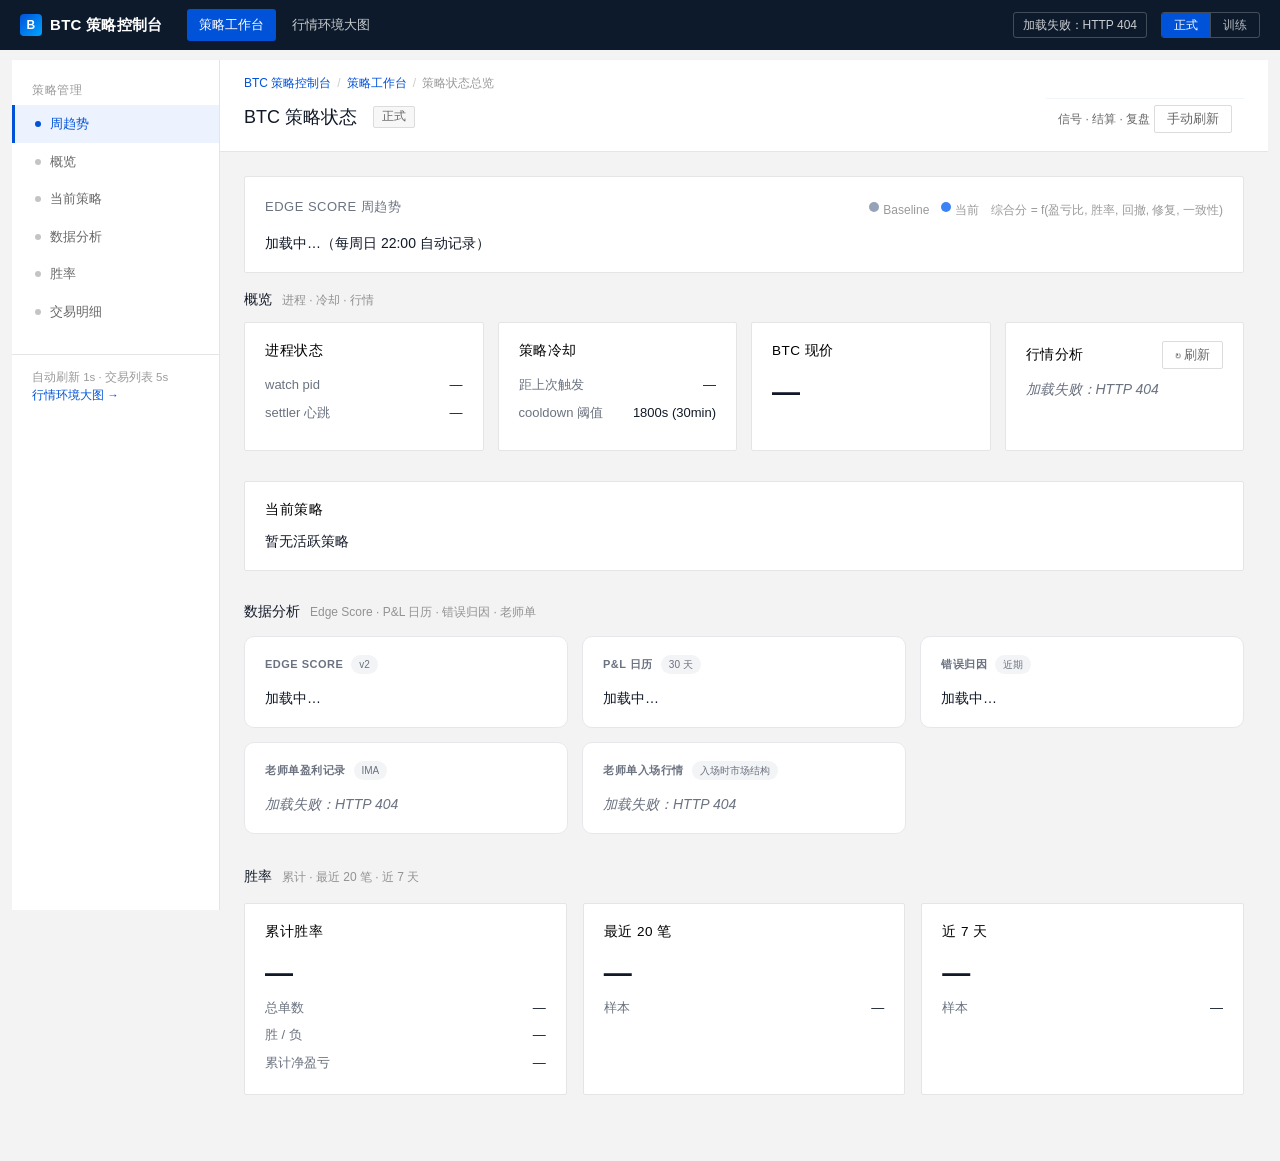
==== web/index.html @ 3135efc4 "feat(web): 训练页排版对齐正式环境 + 训练没数据的卡下线 需求（liusir）：「修改训练页面的数据展示排版，与正式的排版一致， 当然，如果训练环境没有的数据那么就不用展示」  【排版对齐" ====
<!DOCTYPE html>
<html lang="zh-CN">
<head>
<meta charset="UTF-8">
<meta name="viewport" content="width=device-width,initial-scale=1">
<title>BTC 策略状态</title>
<style>
  :root {
    --bg: #f8fafc;
    --card: #ffffff;
    --border: #e5e7eb;
    --text: #111827;
    --muted: #6b7280;
    --green: #10b981;
    --red: #ef4444;
    --amber: #f59e0b;
    --blue: #3b82f6;
  }
  * { box-sizing: border-box; }
  body {
    margin: 0;
    background: var(--bg);
    color: var(--text);
    font-family: -apple-system, BlinkMacSystemFont, "Segoe UI", "PingFang SC", "Microsoft YaHei", sans-serif;
    font-size: 14px;
    line-height: 1.5;
  }
  .wrap { max-width: 1080px; margin: 0 auto; padding: 24px 20px 80px; }
  h1 { font-size: 22px; font-weight: 600; margin: 0 0 4px; }
  .sub { color: var(--muted); font-size: 13px; margin-bottom: 24px; }
  .grid {
    display: grid;
    grid-template-columns: repeat(auto-fit, minmax(260px, 1fr));
    gap: 16px;
  }
  /* 2026-10-27 liusir：「胜率卡片没有占满一整行」
     .grid 是 auto-fit minmax(260px,1fr)，宽容器能排 4 列 →
     3 张胜率卡只占前 3 列，第 4 列留空。改成固定 3 列 = 严格占满整行。 */
  #sec-winrate.grid {
    grid-template-columns: repeat(3, 1fr);
    gap: 16px;
  }
  @media (max-width: 900px) { #sec-winrate.grid { grid-template-columns: 1fr; } }
  /* 概览专用 4 列：强制撑满，< 1100px 退 2x2，< 600px 单列 */
  #sec-overview.grid,
  #sec-train-overview.grid {
    grid-template-columns: repeat(4, 1fr);
  }
  @media (max-width: 1100px) { #sec-overview.grid, #sec-train-overview.grid { grid-template-columns: repeat(2, 1fr); } }
  @media (max-width: 600px)  { #sec-overview.grid, #sec-train-overview.grid { grid-template-columns: 1fr; } }
  .card {
    background: var(--card);
    border: 1px solid var(--border);
    border-radius: 10px;
    padding: 18px 20px;
  }
  .card h3 {
    font-size: 13px;
    font-weight: 500;
    color: var(--muted);
    margin: 0 0 10px;
    text-transform: uppercase;
    letter-spacing: 0.5px;
  }
  .big {
    font-size: 28px;
    font-weight: 600;
    font-variant-numeric: tabular-nums;
  }
  .meta { font-size: 12px; color: var(--muted); margin-top: 6px; }
  .row { display: flex; justify-content: space-between; padding: 4px 0; font-size: 13px; }
  .row .lbl { color: var(--muted); }
  .row .val { font-variant-numeric: tabular-nums; }
  .pill {
    display: inline-block;
    padding: 2px 10px;
    border-radius: 999px;
    font-size: 12px;
    font-weight: 500;
  }
  .pill.ok    { background: #d1fae5; color: #065f46; }
  .pill.bad   { background: #fee2e2; color: #991b1b; }
  .pill.warn  { background: #fef3c7; color: #92400e; }
  .pill.idle  { background: #f3f4f6; color: #374151; }
  pre {
    background: #f9fafb;
    border: 1px solid var(--border);
    border-radius: 6px;
    padding: 12px;
    font-size: 12px;
    margin: 8px 0 0;
    overflow-x: auto;
    white-space: pre-wrap;
    word-break: break-all;
  }
  table { width: 100%; border-collapse: collapse; font-size: 13px; }
  th, td { text-align: left; padding: 6px 8px; border-bottom: 1px solid var(--border); }
  th { color: var(--muted); font-weight: 500; font-size: 12px; }
  td.num { text-align: right; font-variant-numeric: tabular-nums; }
  .pos { color: var(--green); font-weight: 500; }
  .neg { color: var(--red); font-weight: 500; }
  .empty { color: var(--muted); font-style: italic; }
  .toolbar {
    display: flex; justify-content: space-between; align-items: center;
    margin-bottom: 16px; gap: 12px; flex-wrap: wrap;
  }
  .toolbar button {
    padding: 6px 14px; border: 1px solid var(--border); background: white;
    border-radius: 6px; cursor: pointer; font-size: 13px;
  }
  .toolbar button:hover { background: #f3f4f6; }
  .toolbar .updated { font-size: 12px; color: var(--muted); }
  /* 顶部 正式/训练 切换按钮组 */
  .env-toggle {
    display: inline-flex;
    border: 1px solid var(--border);
    border-radius: 6px;
    overflow: hidden;
    background: white;
  }
  .env-toggle button {
    padding: 6px 16px;
    border: 0;
    background: transparent;
    cursor: pointer;
    font-size: 13px;
    color: var(--muted);
  }
  .env-toggle button + button { border-left: 1px solid var(--border); }
  .env-toggle button.active {
    background: var(--blue);
    color: white;
    font-weight: 500;
  }
  .env-toggle button:hover:not(.active) { background: #f3f4f6; color: var(--text); }
  .env-badge {
    display: inline-block;
    margin-left: 6px;
    padding: 1px 8px;
    border-radius: 999px;
    font-size: 11px;
    font-weight: 500;
  }
  .env-badge.training { background: #fef3c7; color: #92400e; }
  .env-badge.prod     { background: #dbeafe; color: #1e40af; }
  .hidden { display: none !important; }

  /* ===== 2026-10-18 ES 周趋势 redesign ===== */
  .es-header {
    display: flex; align-items: center; justify-content: space-between;
    flex-wrap: wrap; gap: 8px; margin-bottom: 14px;
  }
  .es-header h3 { margin: 0; }
  .es-legend { display: flex; align-items: center; }
  .es-legend .dot {
    display: inline-block; width: 10px; height: 10px; border-radius: 999px;
    margin-right: 4px; vertical-align: middle;
  }
  .es-legend .baseline-dot { background: #94a3b8; }
  .es-legend .current-dot  { background: var(--blue); }

  /* Hero: ES big number + 5 metric strips */
  .es-hero {
    display: grid;
    grid-template-columns: 220px 1fr;
    gap: 18px;
    align-items: stretch;
  }
  .es-hero-score {
    display: flex; flex-direction: column; align-items: center; justify-content: center;
    padding: 18px 12px;
    border-radius: 12px;
    background: linear-gradient(135deg, #f0f9ff 0%, #ffffff 70%);
    border: 1px solid var(--border);
  }
  .es-hero-score .ring {
    width: 120px; height: 120px; border-radius: 50%;
    display: flex; align-items: center; justify-content: center;
    position: relative;
  }
  .es-hero-score .ring::before {
    content: ""; position: absolute; inset: 0; border-radius: 50%;
    padding: 6px;
    background: conic-gradient(var(--ring-color, var(--amber)) calc(var(--es) * 1%), #e5e7eb 0);
    -webkit-mask: linear-gradient(#000 0 0) content-box, linear-gradient(#000 0 0);
    -webkit-mask-composite: xor;
            mask-composite: exclude;
  }
  .es-hero-score .ring .num {
    font-size: 36px; font-weight: 700; color: var(--ring-color, var(--amber));
    font-variant-numeric: tabular-nums;
    z-index: 1;
  }
  .es-hero-score .label { margin-top: 8px; font-size: 12px; color: var(--muted); }
  .es-hero-score .delta {
    margin-top: 4px; font-size: 13px; font-weight: 600;
    font-variant-numeric: tabular-nums;
  }
  .es-hero-score .delta.up   { color: var(--green); }
  .es-hero-score .delta.down { color: var(--red); }
  .es-hero-score .delta.flat { color: var(--muted); }

  .es-hero-metrics {
    display: grid;
    grid-template-columns: repeat(5, 1fr);
    gap: 10px;
  }
  .es-metric {
    padding: 12px 14px;
    border: 1px solid var(--border);
    border-radius: 10px;
    background: #ffffff;
    display: flex; flex-direction: column; justify-content: space-between;
    min-height: 86px;
  }
  .es-metric .lbl  { font-size: 11px; color: var(--muted); text-transform: uppercase; letter-spacing: 0.5px; }
  .es-metric .val  { font-size: 20px; font-weight: 600; margin-top: 4px; font-variant-numeric: tabular-nums; }
  .es-metric .vsb  { font-size: 11px; color: var(--muted); margin-top: 2px; font-variant-numeric: tabular-nums; }
  .es-metric .vsb.up   { color: var(--green); }
  .es-metric .vsb.down { color: var(--red); }
  .es-metric .vsb.flat { color: var(--muted); }

  /* 状态徽章（"策略当前水平"） */
  .es-state-badge {
    display: inline-block; padding: 2px 8px; border-radius: 999px;
    font-size: 11px; font-weight: 600; letter-spacing: 0.3px;
    margin-top: 4px;
  }
  .es-state-badge.s-green  { background: #d1fae5; color: #065f46; }
  .es-state-badge.s-amber  { background: #fef3c7; color: #92400e; }
  .es-state-badge.s-red    { background: #fee2e2; color: #991b1b; }
  .es-state-badge.s-mute   { background: #f3f4f6; color: #6b7280; }

  /* Weekly bar chart (last 8 weeks) */
  .es-chart {
    margin-top: 18px;
    padding: 14px 4px 0 4px;
    border-top: 1px dashed var(--border);
  }
  .es-chart .chart-title {
    display: flex; align-items: center; justify-content: space-between;
    font-size: 12px; color: var(--muted); margin-bottom: 10px;
  }
  .es-bars {
    position: relative;
    height: 140px;
    display: flex; align-items: flex-end; justify-content: space-between;
    gap: 6px;
  }
  .es-bars .bar-col { flex: 1; display: flex; flex-direction: column; align-items: center; gap: 4px; min-width: 0; }
  .es-bars .bar-track {
    position: relative; width: 100%; max-width: 56px; height: 110px;
    background: #f1f5f9; border-radius: 4px 4px 0 0; overflow: hidden;
  }
  .es-bars .bar-fill {
    position: absolute; left: 0; right: 0; bottom: 0;
    background: var(--blue); border-radius: 4px 4px 0 0;
    transition: height 0.3s ease;
  }
  .es-bars .bar-fill.empty { background: #cbd5e1; }
  .es-bars .bar-fill.baseline { background: #94a3b8; }
  .es-bars .bar-val { font-size: 10px; color: var(--text); font-weight: 600; font-variant-numeric: tabular-nums; }
  .es-bars .bar-lbl { font-size: 10px; color: var(--muted); font-variant-numeric: tabular-nums; }

  .es-bars .baseline-line {
    position: absolute; left: 0; right: 0; height: 1px;
    background: repeating-linear-gradient(90deg, #94a3b8 0 6px, transparent 6px 10px);
    pointer-events: none;
  }
  .es-bars .baseline-line::after {
    content: "Baseline " attr(data-val);
    position: absolute; right: 4px; top: -16px;
    font-size: 10px; color: #94a3b8; font-weight: 500;
  }

  /* Detail table (collapsed by default) */
  .es-detail-toggle {
    margin-top: 16px; padding-top: 12px; border-top: 1px dashed var(--border);
    display: flex; align-items: center; justify-content: space-between;
    cursor: pointer; user-select: none;
  }
  .es-detail-toggle .arrow { transition: transform 0.2s; }
  .es-detail-toggle.open .arrow { transform: rotate(90deg); }
  .es-detail {
    display: none; margin-top: 10px;
  }
  .es-detail.open { display: block; }
  .es-detail table { width: 100%; border-collapse: collapse; font-size: 12px; }
  .es-detail th, .es-detail td { padding: 5px 6px; border-bottom: 1px solid #f1f5f9; }
  .es-detail th { color: var(--muted); font-weight: 500; text-align: left; }
  .es-detail td.num { text-align: right; font-variant-numeric: tabular-nums; }
  .es-detail tr.row-baseline { background: #f8fafc; }

  @media (max-width: 720px) {
    .es-hero { grid-template-columns: 1fr; }
    .es-hero-metrics { grid-template-columns: repeat(2, 1fr); }
  }

  /* ===== 2026-10-18 Trade Cards (settlement + teacher) ===== */
  /* 表格渲染时（2026-10-18）：trade-cards 容器不再用 grid，表格直接撑满父容器 */
  .trade-cards { display: block; }
  /* 老式卡片 grid（仅留作回退，新版不再产出 .trade-card 块） */
  .trade-cards.legacy-cards { display: grid; grid-template-columns: repeat(auto-fill, minmax(320px, 1fr)); gap: 10px; }
  .trade-card {
    background: #ffffff;
    border: 1px solid var(--border);
    border-radius: 10px;
    padding: 0;
    overflow: hidden;
    display: flex; flex-direction: column;
    position: relative;
    transition: box-shadow 0.15s, transform 0.15s;
  }
  .trade-card:hover { box-shadow: 0 2px 8px rgba(0,0,0,0.05); transform: translateY(-1px); }

  /* 左侧色条：盈=绿 亏=红 平=灰 */
  .trade-card.t-profit { border-left: 4px solid var(--green); }
  .trade-card.t-loss   { border-left: 4px solid var(--red); }
  .trade-card.t-flat   { border-left: 4px solid #94a3b8; }
  .trade-card.t-open   { border-left: 4px solid var(--amber); }

  .tc-header {
    display: flex; align-items: center; justify-content: space-between;
    padding: 10px 12px; gap: 8px; flex-wrap: wrap;
    background: linear-gradient(180deg, #f8fafc 0%, #ffffff 100%);
    border-bottom: 1px solid #f1f5f9;
  }
  .tc-header-left { display: flex; align-items: center; gap: 6px; flex-wrap: wrap; }
  .tc-pnl {
    font-size: 18px; font-weight: 700; font-variant-numeric: tabular-nums;
    padding: 4px 10px; border-radius: 6px;
  }
  .tc-pnl.profit { color: var(--green); background: #d1fae5; }
  .tc-pnl.loss   { color: var(--red);   background: #fee2e2; }
  .tc-pnl.flat   { color: #6b7280;      background: #f3f4f6; }
  .tc-pnl.open   { color: #92400e;      background: #fef3c7; }

  /* 方向 chip：L=绿底，S=红底
     ★ 2026-10-27 注意：这个类名是 .tc-side（交易方向徽章），
     与腾讯云侧栏 .tc-sidebar 是两个不同的东西，别再混。 */
  .tc-side {
    display: inline-block; padding: 2px 8px; border-radius: 4px;
    font-size: 11px; font-weight: 600; letter-spacing: 0.5px;
  }
  .tc-side.long  { background: #d1fae5; color: #065f46; }
  .tc-side.short { background: #fee2e2; color: #991b1b; }

  /* outcome badge */
  .tc-outcome {
    display: inline-block; padding: 2px 8px; border-radius: 999px;
    font-size: 11px; font-weight: 500;
  }
  .tc-outcome.o-profit    { background: #d1fae5; color: #065f46; }
  .tc-outcome.o-loss      { background: #fee2e2; color: #991b1b; }
  .tc-outcome.o-flat      { background: #f3f4f6; color: #374151; }
  .tc-outcome.o-open      { background: #fef3c7; color: #92400e; }
  .tc-outcome.o-tp1, .tc-outcome.o-tp2 { background: #d1fae5; color: #065f46; }
  .tc-outcome.o-sl, .tc-outcome.o-be  { background: #fee2e2; color: #991b1b; }
  .tc-outcome.o-missed               { background: #fef3c7; color: #92400e; }

  .tc-body { padding: 10px 12px; flex: 1; }

  /* 价格 chips：entry / exit / SL / TP1 / TP2 */
  .tc-prices { display: flex; flex-wrap: wrap; gap: 6px; margin-bottom: 8px; }
  .tc-chip {
    display: inline-flex; align-items: center; gap: 4px;
    padding: 3px 8px; border: 1px solid #e5e7eb; border-radius: 4px;
    font-size: 12px; background: #f9fafb;
  }
  .tc-chip .chip-lbl { color: var(--muted); font-size: 10px; text-transform: uppercase; letter-spacing: 0.3px; }
  .tc-chip .chip-val { font-weight: 600; font-variant-numeric: tabular-nums; color: var(--text); }
  .tc-chip.c-entry  .chip-val { color: var(--text); }
  .tc-chip.c-exit   .chip-val { color: var(--text); }
  .tc-chip.c-sl     { border-color: #fecaca; background: #fef2f2; }
  .tc-chip.c-sl     .chip-val { color: var(--red); }
  .tc-chip.c-tp1, .tc-chip.c-tp2 { border-color: #bbf7d0; background: #f0fdf4; }
  .tc-chip.c-tp1    .chip-val, .tc-chip.c-tp2 .chip-val { color: #065f46; }

  /* 移动条：从 entry 到 exit 的水平线，可视化"走了多远" */
  .tc-move {
    display: flex; align-items: center; gap: 6px;
    margin: 4px 0 6px; font-size: 11px; color: var(--muted);
  }
  .tc-move-bar {
    flex: 1; height: 4px; background: #f1f5f9; border-radius: 2px;
    position: relative; overflow: hidden;
  }
  .tc-move-bar::before {
    content: ""; position: absolute; top: 0; bottom: 0;
    background: var(--muted);
  }
  .tc-move.up   .tc-move-bar::before { background: var(--green); right: 50%; left: 0; }
  .tc-move.down .tc-move-bar::before { background: var(--red);   left: 50%; right: 0; }
  .tc-move.flat .tc-move-bar::before { background: #cbd5e1; left: 0; right: 0; }
  .tc-move-val { font-weight: 600; font-variant-numeric: tabular-nums; min-width: 60px; text-align: right; }
  .tc-move.up   .tc-move-val { color: var(--green); }
  .tc-move.down .tc-move-val { color: var(--red); }
  .tc-move.flat .tc-move-val { color: var(--muted); }

  /* 事件时间线（teacher trade 专用） */
  .tc-events {
    border-top: 1px dashed var(--border);
    padding: 8px 12px 0; margin-top: 4px;
    display: flex; flex-direction: column; gap: 4px;
  }
  .tc-event {
    display: flex; align-items: flex-start; gap: 8px;
    font-size: 12px; line-height: 1.4;
  }
  .tc-event-dot {
    width: 8px; height: 8px; border-radius: 50%; margin-top: 4px; flex-shrink: 0;
    background: #cbd5e1;
  }
  .tc-event.e-entry    .tc-event-dot { background: #3b82f6; }
  .tc-event.e-tp1      .tc-event-dot { background: #10b981; }
  .tc-event.e-tp2      .tc-event-dot { background: #059669; }
  .tc-event.e-sl       .tc-event-dot { background: #ef4444; }
  .tc-event.e-sl_breakeven .tc-event-dot { background: #f59e0b; }
  .tc-event.e-remaining_close .tc-event-dot { background: #6366f1; }
  .tc-event-body { flex: 1; }
  .tc-event-type { font-weight: 600; color: var(--text); }
  .tc-event-meta { color: var(--muted); font-size: 11px; font-variant-numeric: tabular-nums; }
  .tc-event-note { color: var(--text); font-size: 12px; }

  /* 触发原因（teacher 卡片首屏） */
  .tc-trigger {
    font-size: 12px; color: var(--text); padding: 4px 8px;
    background: #f0f9ff; border: 1px solid #bae6fd; border-radius: 4px;
    margin-bottom: 8px; line-height: 1.4;
  }
  .tc-trigger::before { content: "💡 "; }

  /* meta row：杠杆 / 名义 / 持仓时长 / ID */
  .tc-meta {
    display: flex; flex-wrap: wrap; gap: 8px 16px;
    padding: 8px 12px; font-size: 11px; color: var(--muted);
    background: #f8fafc; border-top: 1px solid #f1f5f9;
  }
  .tc-meta b { color: var(--text); font-weight: 600; font-variant-numeric: tabular-nums; }
  .tc-meta .tc-id {
    font-family: ui-monospace, SFMono-Regular, monospace; font-size: 10px;
    color: var(--muted); margin-left: auto;
  }

  /* 操作按钮（teacher 卡片底部） */
  .tc-hd-actions { padding: 6px 12px; border-top: 1px solid #f1f5f9; }
  .tc-hd-actions button {
    font-size: 12px; padding: 4px 10px; border: 1px solid var(--border);
    background: #fff; border-radius: 4px; cursor: pointer;
  }
  .tc-hd-actions button:hover { background: #f3f4f6; }

  /* 空状态 */
  .trade-cards .empty-card {
    grid-column: 1 / -1;
    padding: 24px; text-align: center; color: var(--muted);
    font-style: italic; border: 1px dashed var(--border); border-radius: 10px;
  }

  /* ===== 2026-10-18 trade filter/sort toolbar ===== */
  .trade-toolbar {
    display: flex; align-items: center; gap: 12px; flex-wrap: wrap;
    padding: 8px 12px; margin: 0 0 10px;
    background: #f8fafc; border: 1px solid var(--border); border-radius: 8px;
    font-size: 12px;
  }
  .trade-toolbar .tb-group {
    display: flex; align-items: center; gap: 4px;
  }
  .trade-toolbar .tb-group-label {
    color: var(--muted); margin-right: 4px; font-weight: 500;
  }
  .tb-chip {
    display: inline-flex; align-items: center; gap: 3px;
    padding: 3px 8px; border: 1px solid var(--border); border-radius: 999px;
    background: #fff; cursor: pointer; font-size: 12px; user-select: none;
    transition: all 0.1s;
  }
  .tb-chip:hover { background: #f1f5f9; }
  .tb-chip.active {
    background: var(--blue); color: #fff; border-color: var(--blue);
    font-weight: 600;
  }
  .tb-chip .count { font-size: 10px; opacity: 0.7; }
  .tb-chip.active .count { opacity: 0.9; }
  .trade-toolbar select.tb-select {
    font-size: 12px; padding: 3px 6px; border: 1px solid var(--border);
    border-radius: 4px; background: #fff; cursor: pointer;
  }
  .trade-toolbar .tb-spacer { flex: 1; }
  .trade-toolbar .tb-summary { color: var(--muted); font-size: 11px; }

  /* 卡片可折叠：header 整行可点 */
  .trade-card .tc-header { cursor: pointer; user-select: none; }
  .trade-card .tc-toggle-arrow {
    display: inline-block; transition: transform 0.15s; margin-left: 6px;
    color: var(--muted); font-size: 10px;
  }
  .trade-card.collapsed .tc-body,
  .trade-card.collapsed .tc-events,
  .trade-card.collapsed .tc-meta,
  .trade-card.collapsed .tc-actions,
  .trade-card.collapsed .tc-trigger { display: none; }
  .trade-card.collapsed .tc-toggle-arrow { transform: rotate(-90deg); }
  .trade-card.collapsed .tc-header { border-bottom: none; }
  /* 展开箭头默认朝下 */
  .tc-toggle-arrow::before { content: "▾"; }
  .trade-card.collapsed .tc-toggle-arrow::before { content: "▸"; }
  /* 不折叠的卡片头（持仓中）允许直接平仓不收起 */
  .trade-card.collapsed .tc-actions { display: block; padding: 4px 12px; }

  @media (max-width: 600px) {
    .trade-cards { grid-template-columns: 1fr; }
  }
  /* 环境切换：body[data-env="training"] 下，data-env-show="prod" 隐藏；反之亦然 */
  body[data-env="prod"] [data-env-show="training"],
  body[data-env="training"] [data-env-show="prod"] { display: none !important; }

  /* ===== 2026-10-18 workbench shell：左侧导航 + 顶栏 + 内容区 ===== */
  .wb { display: flex; min-height: 100vh; }
  .wb-side {
    width: 200px; flex-shrink: 0; background: #fff; border-right: 1px solid var(--border);
    position: sticky; top: 0; height: 100vh; display: flex; flex-direction: column;
    padding: 16px 12px; gap: 4px;
  }
  .wb-logo { padding: 2px 10px 16px; }
  .wb-logo b { font-size: 15px; font-weight: 700; letter-spacing: 0.2px; }
  .wb-logo small { display: block; color: var(--muted); font-size: 11px; margin-top: 2px; }
  .wb-nav { display: flex; flex-direction: column; gap: 2px; }
  .wb-nav a {
    display: flex; align-items: center; gap: 8px; padding: 8px 10px; border-radius: 8px;
    color: var(--muted); text-decoration: none; font-size: 13px; font-weight: 500;
  }
  .wb-nav a:hover { background: #f3f4f6; color: var(--text); }
  .wb-nav a.active { background: #eff6ff; color: var(--blue); font-weight: 600; }
  .wb-nav .nav-dot { width: 6px; height: 6px; border-radius: 50%; background: #cbd5e1; }
  .wb-nav a.active .nav-dot { background: var(--blue); }
  .wb-side-foot { margin-top: auto; padding: 10px; color: var(--muted); font-size: 11px; }
  .wb-main { flex: 1; min-width: 0; display: flex; flex-direction: column; }
  .wb-top {
    display: flex; align-items: center; justify-content: space-between; gap: 12px; flex-wrap: wrap;
    padding: 12px 24px; background: #fff; border-bottom: 1px solid var(--border);
    position: sticky; top: 0; z-index: 20;
  }
  .wb-top h1 { font-size: 17px; margin: 0; display: flex; align-items: center; gap: 8px; }
  .wb-top .sub { margin: 0; }
  .wb-content { padding: 20px 24px 80px; }
  .sec-hd {
    display: flex; align-items: baseline; gap: 10px; margin: 26px 0 10px;
  }
  .sec-hd:first-child { margin-top: 2px; }
  .sec-hd h2 { font-size: 15px; font-weight: 600; margin: 0; }
  .sec-hd .meta { margin: 0; }
  @media (max-width: 900px) {
    .wb { flex-direction: column; }
    .wb-side { width: 100%; height: auto; position: static; flex-direction: row; align-items: center; overflow-x: auto; padding: 10px; }
    .wb-logo { padding: 0 12px 0 4px; white-space: nowrap; }
    .wb-logo small { display: none; }
    .wb-nav { flex-direction: row; }
    .wb-nav a { white-space: nowrap; padding: 6px 10px; }
    .wb-side-foot { display: none; }
  }

  /* ===== 2026-10-18 trade list：交易列表排版 ===== */
  .trade-list {
    background: #fff; border: 1px solid var(--border); border-radius: 10px; overflow: hidden;
  }
  .tl-table { width: 100%; border-collapse: collapse; font-size: 13px; }
  .tl-table thead th {
    background: #f8fafc; color: var(--muted); font-size: 11px; font-weight: 600;
    text-transform: uppercase; letter-spacing: 0.4px; white-space: nowrap;
    padding: 6px 10px; border-bottom: 1px solid var(--border); text-align: left;
  }
  .tl-table thead th.tl-right { text-align: right; }
  .tl-table td {
    /* 2026-10-27 liusir：「交易明细列高太大了」→ 压缩行高 */
    padding: 5px 10px; border-bottom: 1px solid #f1f5f9; vertical-align: middle;
    height: 32px;
  }
  .tl-table tbody tr:last-child td { border-bottom: none; }
  .tl-row { cursor: pointer; }
  .tl-row:hover { background: #f8fafc; }
  .tl-row td:first-child { border-left: 3px solid transparent; }
  .tl-row.t-profit td:first-child { border-left-color: var(--green); }
  .tl-row.t-loss   td:first-child { border-left-color: var(--red); }
  .tl-row.t-flat   td:first-child { border-left-color: #cbd5e1; }
  .tl-row.t-open   td:first-child { border-left-color: var(--amber); }
  .tl-time { color: var(--muted); font-variant-numeric: tabular-nums; white-space: nowrap; font-size: 12px; }
  .tl-num { font-variant-numeric: tabular-nums; white-space: nowrap; }
  .tl-pnl {
    text-align: right; font-variant-numeric: tabular-nums; font-weight: 600; white-space: nowrap;
  }
  .tl-pnl.profit { color: var(--green); }
  .tl-pnl.loss   { color: var(--red); }
  .tl-pnl.flat   { color: var(--muted); }
  .tl-pnl.open   { color: var(--amber); }
  .tl-stp { color: var(--muted); font-size: 12px; white-space: nowrap; font-variant-numeric: tabular-nums; }
  .tl-stp b { color: var(--text); font-weight: 500; }
  .tl-move-cell { min-width: 130px; }
  .tl-move-cell .tc-move { gap: 6px; }
  .tl-move-cell .tc-move-val { min-width: 56px; font-size: 12px; }
  .tl-arrow { color: var(--muted); text-align: center; transition: transform 0.15s; user-select: none; }
  .tl-row.open .tl-arrow { transform: rotate(180deg); }
  .tl-detail-row td { background: #fbfcfe; padding: 0; }
  .tl-detail { padding: 12px 16px 14px; border-left: 3px solid #e2e8f0; }
  .tl-detail-row[hidden] { display: none; }
  .tl-empty td { padding: 22px 10px; text-align: center; color: var(--muted); font-style: italic; }
  .tc-id { color: var(--muted); font-size: 11px; font-family: ui-monospace, monospace; }

    /* ===== 2026-10-18 双栏布局：老师直播单 + 结算明细左右并列 ===== */
  .split-grid {
    display: grid;
    gap: 14px;
    grid-template-columns: 1fr 1fr;
    align-items: start;
  }
  @media (max-width: 1100px) {
    .split-grid { grid-template-columns: 1fr; }
  }
  .panel {
    background: #fff; border: 1px solid var(--border); border-radius: 10px;
    padding: 16px 18px; display: flex; flex-direction: column; min-width: 0;
  }
  .panel-hd {
    display: flex; align-items: center; justify-content: space-between; gap: 10px;
    flex-wrap: wrap; margin-bottom: 10px;
  }
  .panel-hd h3 {
    font-size: 13px; font-weight: 600; margin: 0; display: flex; align-items: center; gap: 8px;
  }
  .panel-hd .meta { font-weight: 400; }
  .panel-stats {
    display: flex; gap: 14px; flex-wrap: wrap; font-size: 12px;
    color: var(--muted); padding: 8px 0 10px; margin: 0 0 10px;
    border-bottom: 1px dashed var(--border);
  }
  .panel-stats b { color: var(--text); font-variant-numeric: tabular-nums; font-weight: 600; }
  .panel-stats b.pos { color: var(--green); }
  .panel-stats b.neg { color: var(--red); }
  .panel-actions { display: flex; gap: 6px; align-items: center; }
  .btn-ghost {
    font-size: 12px; padding: 5px 10px; border: 1px solid var(--border);
    background: #fff; border-radius: 6px; cursor: pointer; color: var(--muted);
  }
  .btn-ghost:hover { background: #f3f4f6; color: var(--text); }
  .btn-primary {
    font-size: 12px; padding: 5px 12px; background: var(--blue);
    color: white; border: none; border-radius: 6px; cursor: pointer;
  }
  .btn-primary:hover { filter: brightness(0.95); }
  .panel-foot {
    display: flex; align-items: center; justify-content: space-between;
    margin-top: 10px; padding-top: 10px; border-top: 1px dashed var(--border);
    font-size: 12px;
  }
  /* trade-list / table 在面板里一定要撑满（panel 是 flex column 子项不自动 stretch） */
  .panel .trade-list { display: block; width: 100%; background: transparent; border: none; border-radius: 0; }
  .panel .trade-list .trade-cards { display: block; }
  .panel .trade-list .tl-table { width: 100%; table-layout: auto; }
  .panel .tl-table thead th { background: #f8fafc; }
  /* 表单折叠区放面板里更紧凑 */
  .panel-form {
    margin: 0 0 12px; padding: 12px;
    border: 1px dashed var(--border); border-radius: 6px; background: #f9fafb;
  }
  .panel-form label { font-size: 11px; color: var(--muted); display: block; }
  .panel-form input, .panel-form select {
    width: 100%; padding: 5px 8px; border: 1px solid var(--border);
    border-radius: 4px; font-size: 12px; box-sizing: border-box;
  }
  /* 工具栏小组件在面板里换行不溢出 */
  .panel .trade-toolbar { gap: 6px; }
  .panel .tb-group-label { font-size: 10px; }
  .panel .tb-chip { font-size: 11px; padding: 2px 8px; }
  .panel select.tb-select, .panel #settle-size, .panel #tt-sort,
  .panel select#tt-size, .panel select#settle-size {
    font-size: 11px; padding: 3px 6px;
  }
  /* 统一分页条：放在面板底部 */
  .panel-pager {
    display: flex; align-items: center; justify-content: space-between;
    margin-top: 10px; padding-top: 10px;
    border-top: 1px dashed var(--border);
    font-size: 12px; gap: 10px; flex-wrap: wrap;
  }
  .panel-pager .pager-info { color: var(--muted); font-variant-numeric: tabular-nums; }
  .panel-pager .pager-info b { color: var(--text); font-weight: 600; }
  .panel-pager .pager-nav { display: flex; gap: 6px; align-items: center; }
  .panel-pager .pager-nav button[disabled] { opacity: 0.4; cursor: not-allowed; }
  .panel-pager .pager-page {
    width: 44px; text-align: center;
    padding: 4px 6px; border: 1px solid var(--border);
    border-radius: 4px; font-size: 12px; background: #fff;
  }
  .panel-pager select {
    font-size: 12px; padding: 4px 6px; border: 1px solid var(--border);
    border-radius: 4px; background: #fff;
  }

  /* ===== 2026-10-18 数据分析卡：Edge Score / P&L 日历 / 错误归因 ===== */
    .data-grid {
      display: grid;
      gap: 14px;
      grid-template-columns: 1fr 1fr 1fr;
    }
    @media (max-width: 900px) { .data-grid { grid-template-columns: 1fr; } }
    /* 训练数据分析只有 2 张卡（训练 API 不给 ES/P&L/错误）→ 2 列铺满，不留空位 */
    #sec-train-analysis.data-grid { grid-template-columns: 1fr 1fr; }
    @media (max-width: 900px) { #sec-train-analysis.data-grid { grid-template-columns: 1fr; } }
    .data-card {
      background: #fff; border: 1px solid var(--border); border-radius: 10px;
      padding: 18px 20px; display: flex; flex-direction: column; min-height: 0;
    }
    .data-card > h3 {
      font-size: 11px; font-weight: 600; color: var(--muted);
      text-transform: uppercase; letter-spacing: 0.5px;
      margin: 0 0 14px; display: flex; align-items: center; gap: 8px;
    }
    .data-card > h3 small {
      font-size: 10px; font-weight: 500; color: var(--muted); text-transform: none; letter-spacing: 0;
      background: #f3f4f6; padding: 2px 8px; border-radius: 999px;
    }

    /* Edge Score 卡：左侧大数字 + 右侧细项 */
    .es-board { display: flex; gap: 16px; align-items: stretch; flex: 1; }
    .es-board-left {
      flex: 0 0 96px; display: flex; flex-direction: column; align-items: center; justify-content: center;
      padding: 8px; border-radius: 10px; background: linear-gradient(160deg, #f8fafc 0%, #ffffff 80%);
      border: 1px solid var(--border);
    }
    .es-board-score {
      font-size: 30px; font-weight: 700; line-height: 1; font-variant-numeric: tabular-nums;
    }
    .es-board-score .denom { font-size: 13px; font-weight: 500; color: var(--muted); margin-left: 3px; }
    .es-board-state {
      margin-top: 8px; padding: 2px 8px; border-radius: 999px;
      font-size: 10px; font-weight: 600; letter-spacing: 0.3px;
    }
    .es-board-state.s-green  { background: #d1fae5; color: #065f46; }
    .es-board-state.s-amber  { background: #fef3c7; color: #92400e; }
    .es-board-state.s-red    { background: #fee2e2; color: #991b1b; }
    .es-board-state.s-mute   { background: #f3f4f6; color: #6b7280; }
    .es-board-right { flex: 1; min-width: 0; display: flex; flex-direction: column; gap: 6px; justify-content: center; }
    .es-row { display: flex; justify-content: space-between; align-items: center; gap: 8px; font-size: 12px; }
    .es-row .lbl { color: var(--muted); }
    .es-row .val { color: var(--text); font-weight: 600; font-variant-numeric: tabular-nums; }
    .es-row .bar { flex: 1; height: 4px; max-width: 80px; background: #f1f5f9; border-radius: 2px; overflow: hidden; }
    .es-row .bar > i { display: block; height: 100%; background: var(--green); border-radius: 2px; }

    /* P&L 日历：左总结 / 右条形图 */
    .pnl-board { display: flex; flex-direction: column; gap: 12px; flex: 1; }
    .pnl-board-top { display: flex; align-items: baseline; gap: 18px; flex-wrap: wrap; }
    .pnl-big {
      font-size: 28px; font-weight: 700; line-height: 1; font-variant-numeric: tabular-nums;
    }
    .pnl-big .u { font-size: 14px; font-weight: 500; margin-left: 4px; color: var(--muted); }
    .pnl-stats { display: flex; gap: 10px; font-size: 12px; }
    .pnl-stats .pnl-stat b { font-variant-numeric: tabular-nums; }
    .pnl-stats .pnl-stat .meta { display: block; font-size: 10px; text-transform: uppercase; letter-spacing: 0.4px; }
    .pnl-bar-row { display: flex; gap: 2px; height: 28px; align-items: stretch; }
    .pnl-bar-day {
      flex: 1; min-width: 0; border-radius: 3px; position: relative; cursor: default;
      background: #f1f5f9;
    }
    .pnl-bar-day.pos { background: var(--green); opacity: 0.85; }
    .pnl-bar-day.neg { background: var(--red); opacity: 0.85; }
    .pnl-bar-day.today { box-shadow: 0 0 0 2px var(--blue); }
    .pnl-bar-axis {
      display: flex; justify-content: space-between; font-size: 10px; color: var(--muted); margin-top: 4px;
      font-variant-numeric: tabular-nums;
    }
    /* P&L 日历 hover tooltip（2026-10-27 替代底部静态汇总行） */
    .pnl-bar-row { position: relative; }
    .pnl-tip {
      position: absolute; z-index: 20; pointer-events: none;
      background: #1f2937; color: #fff; border-radius: 6px;
      padding: 7px 10px; font-size: 11.5px; line-height: 1.5;
      box-shadow: 0 4px 14px rgba(0,0,0,.22);
      white-space: nowrap;
    }
    .pnl-tip[hidden] { display: none; }
    .pnl-tip .t-date { color: #9ca3af; font-size: 10.5px; }
    .pnl-tip .t-pnl { font-weight: 700; font-variant-numeric: tabular-nums; font-size: 13px; }
    .pnl-tip .t-pnl.up { color: #34d399; }
    .pnl-tip .t-pnl.down { color: #f87171; }
    .pnl-tip .t-meta { color: #d1d5db; }

    /* 错误归因：横向条形 + 列表 */
    .ms-board { display: flex; flex-direction: column; gap: 10px; flex: 1; }
    .ms-row { display: grid; grid-template-columns: 90px 1fr 56px; align-items: center; gap: 10px; }
    .ms-row .lbl { font-size: 12px; color: var(--text); font-weight: 500; }
    .ms-row .bar { height: 8px; background: #f1f5f9; border-radius: 4px; overflow: hidden; }
    .ms-row .bar > i { display: block; height: 100%; background: var(--amber); border-radius: 4px; }
    .ms-row .n { text-align: right; font-size: 12px; font-weight: 600; font-variant-numeric: tabular-nums; }
    .ms-row .n .meta { font-weight: 400; color: var(--muted); font-size: 11px; margin-left: 2px; }
    .ms-foot { font-size: 11px; color: var(--muted); margin-top: auto; padding-top: 8px; border-top: 1px dashed var(--border); }

    /* 行情分析卡（BTC 现价右侧） */
    #market-analysis-card h3 { display: flex; align-items: center; gap: 6px; }
    .ma-grid { display: grid; grid-template-columns: 1fr 1fr; gap: 8px 12px; margin-top: 4px; }
    .ma-cell { display: flex; flex-direction: column; gap: 2px; }
    .ma-cell-label { font-size: 10.5px; color: var(--muted); }
    .ma-cell-value { font-size: 12.5px; font-weight: 600; font-variant-numeric: tabular-nums; }
    .ma-cell-value.pos { color: var(--green); }
    .ma-cell-value.neg { color: var(--red); }
    .ma-cell-value.neu { color: var(--text); }
    .ma-cell-value .small { font-size: 10.5px; color: var(--muted); font-weight: 400; margin-left: 3px; }
    .ma-row { display: flex; gap: 6px; flex-wrap: wrap; align-items: baseline; }
    .ma-pill { display: inline-block; font-size: 10.5px; padding: 1px 6px; border-radius: 4px; font-weight: 600; }
    .ma-pill.t-up   { background: #d1fae5; color: #065f46; }
    .ma-pill.t-down { background: #fee2e2; color: #991b1b; }
    .ma-pill.t-flat { background: #f3f4f6; color: #4b5563; }
    .ma-pill.c-conv { background: #dbeafe; color: #1e40af; }
    .ma-pill.c-div  { background: #fef3c7; color: #92400e; }
    .ma-pill.c-flat { background: #f3f4f6; color: #6b7280; }
    .ma-pill.k-res  { background: #fee2e2; color: #991b1b; }
    .ma-pill.k-sup  { background: #d1fae5; color: #065f46; }
    .ma-advisory { padding: 8px 10px; border-radius: 4px; font-size: 12px; font-weight: 600; margin-top: 8px; }
    .ma-advisory.pos  { background: #d1fae5; color: #065f46; }
    .ma-advisory.neg  { background: #fee2e2; color: #991b1b; }
    .ma-advisory.warn { background: #fef3c7; color: #92400e; }
    .ma-advisory.neu  { background: #f3f4f6; color: #4b5563; }
    .ma-advisory .risk { font-weight: 400; font-size: 10.5px; color: var(--muted); margin-left: 8px; }
    /* AI 判读（mimo 生成）：更宽背景 + 多行文本 */
    .ma-advisory.ai-text { font-weight: 400; line-height: 1.5; font-size: 12.5px; }
    .ma-advisory .ai-label { font-size: 10.5px; font-weight: 600; color: var(--muted); margin-bottom: 4px; }
    .ma-advisory .ai-body { color: inherit; }
    .ma-foot { font-size: 10.5px; color: var(--muted); margin-top: 8px; padding-top: 6px; border-top: 1px dashed var(--border); }
    .btn-tiny { font-size: 11px; padding: 2px 8px; }
    /* 2026-10-28 liusir：「点击行情分析的刷新按钮，不要旋转」
       原来是整个按钮 360° 转（transform: rotate 会把文字也跟着转），
       现在只做静态禁用态 —— 文字改「拉取中…」+ 灰化 + 禁点，不再转。 */
    .btn-tiny.spinning { pointer-events: none; opacity: 0.55; cursor: wait; }

    /* 策略-效果矩阵（训练版）—— 1 行 = 1 策略，列：源 / 笔数 / 净利 / 胜率 / PF / DD */
    .smx-table { width: 100%; border-collapse: collapse; font-size: 12px; }
    .smx-table th, .smx-table td { padding: 5px 8px; text-align: right; border-bottom: 1px solid var(--border); }
    .smx-table th { font-weight: 600; color: var(--muted); font-size: 10.5px; }
    .smx-table th:first-child, .smx-table td:first-child { text-align: left; }
    .smx-table td.num { font-variant-numeric: tabular-nums; }
    .smx-table tr.bad { background: rgba(239, 68, 68, 0.05); }
    .smx-table tr.good { background: rgba(16, 185, 129, 0.05); }
    .smx-table .src { font-weight: 600; }
    .smx-foot { font-size: 10.5px; color: var(--muted); margin-top: 6px; padding-top: 6px; border-top: 1px dashed var(--border); }

    /* 最近 N 笔训练明细 */
    .recent-table { width: 100%; border-collapse: collapse; font-size: 12px; }
    .recent-table th, .recent-table td { padding: 4px 6px; text-align: right; border-bottom: 1px solid var(--border); }
    .recent-table th { font-weight: 600; color: var(--muted); font-size: 10.5px; }
    .recent-table th:first-child, .recent-table td:first-child { text-align: left; }
    .recent-table td.num { font-variant-numeric: tabular-nums; }
    .recent-table .pos { color: var(--green); }
    .recent-table .neg { color: var(--red); }
    .recent-table .flat { color: var(--muted); }
    .recent-table .side { font-weight: 600; font-size: 10.5px; }
    .recent-table .side.long { color: var(--green); }
    .recent-table .side.short { color: var(--red); }



/* ============ 腾讯云控制台配色 ============ */
:root {
  --tc-blue: #0052d9;           /* 腾讯云主蓝 */
  --tc-blue-hover: #003cab;
  --tc-blue-light: #ecf2fe;
  --tc-green: #00a400;
  --tc-orange: #ff7200;
  --tc-red: #e34d59;
  --tc-text: #000;
  --tc-text-2: #000;            /* 二级文字用 opacity 而非灰 */
  --tc-text-sub: rgba(0,0,0,.6);
  --tc-text-sub2: rgba(0,0,0,.4);
  --tc-border: #e5e5e5;
  --tc-border-2: #dcdcdc;
  --tc-bg: #f3f3f3;             /* 页面底色 */
  --tc-bg-card: #fff;
  --tc-bg-hover: #f5f7fa;
  --tc-bg-head: #fafafa;        /* 表头 / 标题栏底 */
}

/* ============ 顶层壳：深色顶栏 + 白底左栏 ============ */
.tc {
  display: flex;
  flex-direction: column;
  min-height: 100vh;
  background: var(--tc-bg);
}

/* --- 深色顶部导航条 --- */
.tc-top {
  height: 50px;
  background: #0d1a2b;          /* 腾讯云控制台深蓝黑 */
  color: #fff;
  display: flex;
  align-items: center;
  padding: 0 20px;
  gap: 24px;
  position: sticky;
  top: 0;
  z-index: 100;
}
.tc-top .tc-logo {
  display: flex;
  align-items: center;
  gap: 8px;
  font-size: 15px;
  font-weight: 600;
  letter-spacing: .3px;
  white-space: nowrap;
}
.tc-top .tc-logo .tc-mark {
  width: 22px; height: 22px;
  border-radius: 4px;
  background: linear-gradient(135deg, #0052d9, #00a4ff);
  display: inline-flex; align-items: center; justify-content: center;
  font-size: 12px; font-weight: 700;
}
.tc-top .tc-nav { display: flex; gap: 4px; }
.tc-top .tc-nav a {
  color: rgba(255,255,255,.78);
  text-decoration: none;
  font-size: 13px;
  padding: 6px 12px;
  border-radius: 3px;
  transition: background .15s, color .15s;
}
.tc-top .tc-nav a:hover { background: rgba(255,255,255,.1); color: #fff; }
.tc-top .tc-nav a.active { background: var(--tc-blue); color: #fff; }
.tc-top .tc-tools {
  margin-left: auto;
  display: flex;
  align-items: center;
  gap: 14px;
  font-size: 12.5px;
  color: rgba(255,255,255,.72);
}
.tc-top .tc-tools .tc-chip {
  padding: 3px 9px;
  border: 1px solid rgba(255,255,255,.2);
  border-radius: 3px;
  font-variant-numeric: tabular-nums;
}
.tc-top .tc-tools a { color: rgba(255,255,255,.78); text-decoration: none; }
.tc-top .tc-tools a:hover { color: #fff; }

/* --- 主体：左栏 + 内容 --- */
.tc-body { display: flex; flex: 1; min-height: 0; }

/* --- 白底左侧栏 --- */
.tc-sidebar {
  width: 208px;
  flex: none;
  background: var(--tc-bg-card);
  border-right: 1px solid var(--tc-border);
  padding: 12px 0;
  position: sticky;
  top: 50px;
  height: calc(100vh - 50px);
  overflow-y: auto;
}
.tc-sidebar .tc-group {
  font-size: 11.5px;
  color: var(--tc-text-sub2);
  padding: 10px 20px 6px;
  letter-spacing: .5px;
}
.tc-sidebar .tc-nav { display: flex; flex-direction: column; }
.tc-sidebar .tc-nav a {
  display: flex;
  align-items: center;
  gap: 9px;
  padding: 9px 20px;
  font-size: 13px;
  color: var(--tc-text-sub);
  text-decoration: none;
  border-left: 3px solid transparent;
  transition: background .12s, color .12s;
}
.tc-sidebar .tc-nav a:hover { background: var(--tc-bg-hover); color: var(--tc-text); }
.tc-sidebar .tc-nav a.active {
  background: var(--tc-blue-light);
  color: var(--tc-blue);
  border-left-color: var(--tc-blue);
  font-weight: 500;
}
.tc-sidebar .tc-nav .nav-dot {
  width: 6px; height: 6px; border-radius: 50%;
  background: #c4c4c4; flex: none;
}
.tc-sidebar .tc-nav a.active .nav-dot { background: var(--tc-blue); }
.tc-sidebar .tc-foot {
  margin-top: auto;
  padding: 14px 20px 4px;
  font-size: 11.5px;
  color: var(--tc-text-sub2);
  border-top: 1px solid var(--tc-border);
  margin-top: 24px;
}
.tc-sidebar .tc-foot a { color: var(--tc-blue); text-decoration: none; }

/* --- 右侧内容区 --- */
.tc-main { flex: 1; min-width: 0; display: flex; flex-direction: column; }

/* --- 面包屑 + 页头 --- */
.tc-page-hd {
  background: var(--tc-bg-card);
  border-bottom: 1px solid var(--tc-border);
  padding: 14px 24px 12px;
}
.tc-crumb {
  font-size: 12px;
  color: var(--tc-text-sub2);
  margin-bottom: 6px;
  display: flex;
  align-items: center;
  gap: 6px;
}
.tc-crumb a { color: var(--tc-text-sub); text-decoration: none; }
.tc-crumb a:hover { color: var(--tc-blue); }
.tc-crumb .sep { color: #ccc; }
.tc-page-hd .tc-h1-row {
  display: flex;
  align-items: baseline;
  justify-content: space-between;
  gap: 16px;
  flex-wrap: wrap;
}
.tc-page-hd h1 {
  font-size: 18px;
  font-weight: 500;
  margin: 0;
  display: flex;
  align-items: center;
  gap: 10px;
}
.tc-page-hd .tc-sub { font-size: 12px; color: var(--tc-text-sub); }
.tc-page-hd .tc-actions { display: flex; align-items: center; gap: 10px; }

/* --- 内容容器 --- */
.tc-content { padding: 16px 24px 48px; display: flex; flex-direction: column; gap: 14px; }

/* --- 分区标题（腾讯云叫「组」）--- */
.tc-sec-hd {
  display: flex;
  align-items: baseline;
  gap: 10px;
  margin: 2px 0 -2px;
}
.tc-sec-hd h2 { font-size: 14px; font-weight: 500; margin: 0; }
.tc-sec-hd .meta { font-size: 12px; color: var(--tc-text-sub2); }

/* ============ 卡片：紧凑、底部细线、无重阴影 ============ */
.tc-card {
  background: var(--tc-bg-card);
  border: 1px solid var(--tc-border);
  border-radius: 2px;
}
.tc-card-hd {
  display: flex;
  align-items: center;
  justify-content: space-between;
  gap: 12px;
  padding: 11px 16px;
  border-bottom: 1px solid var(--tc-border);
  background: var(--tc-bg-head);
  flex-wrap: wrap;
}
.tc-card-hd h3 {
  font-size: 13.5px;
  font-weight: 500;
  margin: 0;
  display: flex;
  align-items: center;
  gap: 8px;
}
.tc-card-hd .meta { font-size: 11.5px; color: var(--tc-text-sub2); }
.tc-card-bd { padding: 14px 16px; }

/* --- 标签 / 徽章 --- */
.tc-tag {
  display: inline-flex;
  align-items: center;
  gap: 4px;
  font-size: 11.5px;
  line-height: 1.6;
  padding: 0 7px;
  border-radius: 2px;
  border: 1px solid;
  white-space: nowrap;
}
.tc-tag.blue   { color: var(--tc-blue);   border-color: #c6d9ff; background: var(--tc-blue-light); }
.tc-tag.green  { color: var(--tc-green);  border-color: #b7eb8f; background: #f0fbf0; }
.tc-tag.orange { color: var(--tc-orange); border-color: #ffd4b3; background: #fff7f0; }
.tc-tag.red    { color: var(--tc-red);    border-color: #ffc7cd; background: #fff5f5; }
.tc-tag.gray   { color: var(--tc-text-sub); border-color: var(--tc-border-2); background: #f7f7f7; }

/* --- 按钮 --- */
.tc-btn {
  display: inline-flex;
  align-items: center;
  gap: 5px;
  height: 28px;
  padding: 0 13px;
  font-size: 12.5px;
  border: 1px solid var(--tc-border-2);
  border-radius: 2px;
  background: #fff;
  color: var(--tc-text-sub);
  cursor: pointer;
  transition: all .15s;
  font-family: inherit;
}
.tc-btn:hover { color: var(--tc-blue); border-color: var(--tc-blue); }
.tc-btn.primary {
  background: var(--tc-blue);
  border-color: var(--tc-blue);
  color: #fff;
}
.tc-btn.primary:hover { background: var(--tc-blue-hover); border-color: var(--tc-blue-hover); }
.tc-btn:disabled { opacity: .45; cursor: not-allowed; }
.tc-btn:disabled:hover { color: var(--tc-text-sub); border-color: var(--tc-border-2); }

/* ============ 数据表格（腾讯云控制台的核心密度） ============ */
.tc-table {
  width: 100%;
  border-collapse: collapse;
  font-size: 12.5px;
}
.tc-table thead th {
  background: var(--tc-bg-head);
  color: var(--tc-text-sub);
  font-weight: 500;
  text-align: left;
  padding: 9px 12px;
  border-bottom: 1px solid var(--tc-border);
  white-space: nowrap;
  position: sticky;
  top: 0;
  z-index: 1;
}
.tc-table tbody td {
  padding: 9px 12px;
  border-bottom: 1px solid #f0f0f0;
  color: var(--tc-text);
}
.tc-table tbody tr:hover { background: var(--tc-bg-hover); }
.tc-table tbody tr:last-child td { border-bottom: none; }
.tc-table .num {
  text-align: right;
  font-variant-numeric: tabular-nums;
}
.tc-table .tc-pos { color: var(--tc-green); }
.tc-table .tc-neg { color: var(--tc-red); }
.tc-table .tc-flat { color: var(--tc-text-sub2); }

/* --- 关键指标大数字 --- */
.tc-metric { display: flex; flex-direction: column; gap: 3px; }
.tc-metric .v {
  font-size: 24px;
  font-weight: 500;
  line-height: 1.15;
  font-variant-numeric: tabular-nums;
}
.tc-metric .k { font-size: 11.5px; color: var(--tc-text-sub2); }
.tc-metric .v.up { color: var(--tc-green); }
.tc-metric .v.down { color: var(--tc-red); }

/* --- 指标网格（4 列 KPI）--- */
.tc-kpi-grid {
  display: grid;
  grid-template-columns: repeat(4, 1fr);
  gap: 1px;
  background: var(--tc-border);
  border: 1px solid var(--tc-border);
}
.tc-kpi {
  background: #fff;
  padding: 14px 16px;
  display: flex;
  flex-direction: column;
  gap: 4px;
}
.tc-kpi .k { font-size: 11.5px; color: var(--tc-text-sub2); }
.tc-kpi .v {
  font-size: 20px; font-weight: 500; font-variant-numeric: tabular-nums; line-height: 1.2;
}
.tc-kpi .d { font-size: 11.5px; color: var(--tc-text-sub2); }

/* --- 双栏 split --- */
.tc-split {
  display: grid;
  grid-template-columns: 1fr 1fr;
  gap: 14px;
  align-items: start;
}
.tc-split > * { min-width: 0; }

/* --- 空态 --- */
.tc-empty {
  padding: 28px 16px;
  text-align: center;
  color: var(--tc-text-sub2);
  font-size: 12.5px;
}

/* --- 响应式 --- */
@media (max-width: 1100px) {
  .tc-kpi-grid { grid-template-columns: repeat(2, 1fr); }
  .tc-split { grid-template-columns: 1fr; }
}
@media (max-width: 780px) {
  .tc-top { height: auto; padding: 8px 12px; flex-wrap: wrap; gap: 10px; }
  .tc-top .tc-nav { overflow-x: auto; }
  .tc-body { flex-direction: column; }
  .tc-sidebar {
    width: 100%; height: auto; position: static;
    border-right: none; border-bottom: 1px solid var(--tc-border);
    padding: 6px 0;
  }
  .tc-sidebar .tc-nav { flex-direction: row; overflow-x: auto; }
  .tc-sidebar .tc-nav a { border-left: none; border-bottom: 2px solid transparent; white-space: nowrap; }
  .tc-sidebar .tc-nav a.active { border-left: none; border-bottom-color: var(--tc-blue); }
  .tc-sidebar .tc-group, .tc-side .tc-foot { display: none; }
  .tc-content { padding: 12px; }
  .tc-page-hd { padding: 12px; }
  .tc-kpi-grid { grid-template-columns: 1fr; }
}


/* ============ 旧 class → 腾讯云控制台视觉（结构不动） ============ */
.tc .card {
  background: var(--tc-bg-card);
  border: 1px solid var(--tc-border);
  border-radius: 2px;
  box-shadow: none;
}
.tc .card > h3,
.tc .card .card-hd,
.tc .panel-hd {
  font-size: 13.5px;
  font-weight: 500;
  color: var(--tc-text);
}
/* 分区标题 */
.tc .sec-hd { margin: 2px 0 -2px; }
.tc .sec-hd h2 { font-size: 14px; font-weight: 500; }
.tc .sec-hd .meta { font-size: 12px; color: var(--tc-text-sub2); }
/* 表格 */
.tc .tl-table, .tc .smx-table, .tc .recent-table {
  font-size: 12.5px;
  border-collapse: collapse;
}
.tc .tl-table thead th, .tc .smx-table thead th, .tc .recent-table thead th {
  background: var(--tc-bg-head);
  color: var(--tc-text-sub);
  font-weight: 500;
  text-align: left;
  padding: 8px 12px;
  border-bottom: 1px solid var(--tc-border);
  white-space: nowrap;
}
.tc .tl-table tbody td, .tc .smx-table tbody td, .tc .recent-table tbody td {
  padding: 8px 12px;
  border-bottom: 1px solid #f0f0f0;
}
.tc .tl-table tbody tr:hover { background: var(--tc-bg-hover); }
/* 按钮 */
.tc button {
  height: 28px;
  padding: 0 12px;
  font-size: 12.5px;
  border: 1px solid var(--tc-border-2);
  border-radius: 2px;
  background: #fff;
  color: var(--tc-text-sub);
  cursor: pointer;
  font-family: inherit;
  transition: all .15s;
}
.tc button:hover { color: var(--tc-blue); border-color: var(--tc-blue); }
.tc button.primary, .tc .btn-primary {
  background: var(--tc-blue); border-color: var(--tc-blue); color: #fff;
}
.tc button.primary:hover { background: var(--tc-blue-hover); }
.tc button:disabled { opacity: .45; cursor: not-allowed; }
/* 元信息 */
.tc .meta { color: var(--tc-text-sub2); }
/* 数值等宽 */
.tc .val, .tc .tl-table td, .tc .smx-table td, .tc .recent-table td { font-variant-numeric: tabular-nums; }
/* 链接 */
.tc a { color: var(--tc-blue); }
/* 环境徽章 */
.tc .env-badge {
  font-size: 11.5px; padding: 1px 8px; border-radius: 2px;
  border: 1px solid var(--tc-border-2); background: #f7f7f7; color: var(--tc-text-sub);
}
.tc .env-badge.training { color: var(--tc-orange); border-color: #ffd4b3; background: #fff7f0; }
/* 顶部工具区按钮 */
.tc-top .env-toggle { display: inline-flex; border: 1px solid rgba(255,255,255,.22); border-radius: 3px; overflow: hidden; }
.tc-top .env-toggle button {
  height: 24px; padding: 0 12px; font-size: 12px;
  border: none; border-radius: 0; background: transparent; color: rgba(255,255,255,.7);
}
.tc-top .env-toggle button.active { background: var(--tc-blue); color: #fff; }
.tc-top .env-toggle button:hover { color: #fff; background: rgba(255,255,255,.12); }
.tc-top .env-toggle button.active:hover { background: var(--tc-blue-hover); }
/* 内容区 */
.tc-content { padding-bottom: 56px; }
/* 网格间距收紧（腾讯云控制台更紧凑）*/
.tc .grid { gap: 14px; }
.tc .data-grid { gap: 14px; }

/* ============ 顶栏右侧元素：深色底上的覆盖（修背景异常） ============
   根因：页面旧 .tc-chip（浅底 / 红绿边框）和 .env-toggle（白底按钮）
   在深色顶栏上露出浅底 → 背景异常。这里统一覆盖为深色风格。
   放在最后 + .tc-top 前缀 + !important 保证胜过前面的旧规则。 */
.tc-top .tc-chip {
  background: transparent !important;
  border: 1px solid rgba(255,255,255,.22) !important;
  color: rgba(255,255,255,.78) !important;
}
.tc-top .tc-chip .chip-lbl,
.tc-top .tc-chip .chip-val { color: rgba(255,255,255,.82) !important; }
.tc-top .env-toggle {
  display: inline-flex !important;
  border: 1px solid rgba(255,255,255,.22) !important;
  border-radius: 3px !important;
  overflow: hidden !important;
  background: transparent !important;
}
.tc-top .env-toggle button {
  height: 24px !important;
  padding: 0 12px !important;
  font-size: 12px !important;
  border: none !important;
  border-radius: 0 !important;
  background: transparent !important;
  color: rgba(255,255,255,.7) !important;
}
.tc-top .env-toggle button + button {
  border-left: 1px solid rgba(255,255,255,.22) !important;
}
.tc-top .env-toggle button.active {
  background: var(--tc-blue) !important;
  color: #fff !important;
}
.tc-top .env-toggle button:hover:not(.active) {
  background: rgba(255,255,255,.12) !important;
  color: #fff !important;
}
.tc-top .env-badge {
  background: rgba(255,255,255,.12) !important;
  border-color: rgba(255,255,255,.22) !important;
  color: rgba(255,255,255,.85) !important;
}
.tc-top .env-badge.training {
  background: rgba(255,114,0,.18) !important;
  border-color: rgba(255,114,0,.5) !important;
  color: #ffb86b !important;
}

/* ============ 交易明细：固定高度 + 滚动（2026-10-27 liusir） ============
   liusir：「交易明细展示的很丑，你固定一个高度，超过这个高度的可以滚动」
   根因：两个面板行数不一样（老师单 19 行 vs 结算单 2 行），高度参差
   → 做成统一固定高度 + 内部滚动，表头 sticky，观感整齐。 */
/* ============ 悬浮列表框（2026-10-28 liusir：点击卡片弹明细） ============
   liusir：「将交易明细列表改为点击对应的 EDGE 卡片后弹出悬浮列表框」
   → 交易明细不再常驻占一屏，改为按需弹出的浮层。 */
.dt-modal {
  position: fixed; inset: 0; z-index: 9000;
  background: rgba(15, 23, 42, 0.45);
  display: none; align-items: center; justify-content: center;
  padding: 24px;
}
.dt-modal.open { display: flex; }
.dt-modal-box {
  background: #fff; border-radius: 10px;
  box-shadow: 0 18px 48px rgba(15, 23, 42, 0.28);
  width: min(1180px, 100%); max-height: 86vh;
  display: flex; flex-direction: column; overflow: hidden;
}
.dt-modal-hd {
  display: flex; align-items: center; gap: 10px;
  padding: 14px 18px; border-bottom: 1px solid var(--tc-border);
  flex: none;
}
.dt-modal-hd h3 { margin: 0; font-size: 14px; font-weight: 600; }
.dt-modal-hd .meta { font-size: 11px; }
.dt-modal-bd {
  padding: 14px 18px; overflow-y: auto; flex: 1; min-height: 0;
}
.dt-modal-bd .tl-table { width: 100%; }
.dt-modal-close {
  margin-left: auto; border: 1px solid var(--tc-border); background: #fff;
  border-radius: 4px; padding: 4px 12px; font-size: 12px; cursor: pointer;
  color: var(--tc-text);
}
.dt-modal-close:hover { background: var(--tc-bg-hover); }
/* 弹窗内的列表不沿用页面流的 520px 固定高度 —— 浮层 86vh 会被撑爆
   （页面流里 520px 是为了两栏严格等高对齐；浮层里两栏同排，
   用 calc 让列表吃掉浮层剩余高度，且两栏共用同一高度基准）
   ★ 特异性必须压过 `.tc .panel .trade-list`（0,3,0），用 0,4,0 + !important
     压制历史遗留规则 —— 实测 list_h=520 > box_h=496 撑破浮层才加的。 */
.dt-modal .dt-modal-bd .panel .trade-list {
  height: calc(86vh - 280px) !important;
  min-height: 300px !important;
  max-height: 620px !important;
}
.dt-modal .dt-modal-bd .split-grid { align-items: start; }
/* ★ 2026-10-30 数据源隔离：一张卡只展示自己来源的数据
   —— 老师单卡 → 只显示老师直播单面板；系统策略卡 → 只显示平台策略单面板。
   用弹窗容器上的 data-view 驱动 CSS（不用 inline style 互相覆盖）。
   单面板时网格退化成 1 列，让表格占满浮层宽度。 */
.dt-modal[data-view="teacher"] #panel-settle { display: none; }
.dt-modal[data-view="settle"] #panel-teacher { display: none; }
.dt-modal[data-view="teacher"] #sec-trades-grid,
.dt-modal[data-view="settle"] #sec-trades-grid { grid-template-columns: 1fr; }
/* 数据存疑角标（2026-10-30）：重复单 / 出场数据被重写的记录仍展示，但不进统计 */
.tc-suspect {
  display: inline-block; font-size: 10px; line-height: 1.4;
  padding: 1px 5px; border-radius: 4px; margin-left: 4px;
  background: var(--amber-bg, #fffbeb); color: var(--amber, #b45309);
  border: 1px solid var(--amber-border, #fde68a); cursor: help;
}
/* 卡片可点击提示 */
.data-card.dt-clickable { cursor: pointer; position: relative; }
.data-card.dt-clickable:hover { border-color: var(--tc-blue); }
.data-card.dt-clickable::after {
  content: "查看明细 ›";
  position: absolute; top: 14px; right: 18px;
  font-size: 11px; color: var(--tc-blue); opacity: 0;
  transition: opacity .15s; letter-spacing: .3px;
}
.data-card.dt-clickable:hover::after { opacity: 1; }

.tc .split-grid > .panel {
  display: flex;
  flex-direction: column;
  align-items: stretch;
  /* 高度不再固定：列表已固定 520px，面板其余部分（标题/工具栏/分页条）
     随内容自适应，避免标题换行时被压缩。 */
}
.tc .panel .trade-list {
  display: block !important;
  width: 100% !important;
  /* ★ liusir：「固定一个高度，超过这个高度的可以滚动」
     直接给固定像素高度（不用 flex:1）—— 面板内其它元素高度随内容变化
     （标题 meta 会换行、工具栏 chip 数不同），flex:1 会让两边列表差 29px。
     固定 520px 保证两个列表严格等高对齐。 */
  height: 520px;
  flex: none;
  overflow-y: auto;
  overflow-x: hidden;
  background: #fff;
  border: 1px solid var(--tc-border);
  border-radius: 2px;
}
@media (max-width: 1100px) {
  .tc .panel .trade-list { height: 420px; }
}
/* 表头吸顶（滚动时列名不消失）*/
.tc .panel .trade-list .tl-table thead th {
  position: sticky;
  top: 0;
  z-index: 2;
  background: var(--tc-bg-head);
}
.tc .panel .trade-list .tl-table thead th.tl-right { text-align: right; }
/* 滚动条细一点，不抢戏 */
.tc .panel .trade-list::-webkit-scrollbar { width: 8px; height: 8px; }
.tc .panel .trade-list::-webkit-scrollbar-thumb {
  background: #c9cdd4; border-radius: 4px;
}
.tc .panel .trade-list::-webkit-scrollbar-thumb:hover { background: #a8adb5; }
.tc .panel .trade-list::-webkit-scrollbar-track { background: #f5f5f5; }
/* ★ 两边面板的工具栏/统计条行数不同（344 vs 375px）→ 列表高度不齐。
   统一固定高度，让两个列表严格等高对齐。 */
.tc .panel .panel-stats,
.tc .panel .trade-toolbar {
  flex: none;
  min-height: 44px;
  display: flex;
  align-items: center;
}
.tc .panel .trade-toolbar {
  min-height: 38px;
  padding: 4px 12px;
}
/* 分页条固定在面板底部（不随列表滚动）*/
.tc .panel .panel-pager {
  flex: none;
  min-height: 42px;
  border: 1px solid var(--tc-border);
  border-top: 1px solid var(--tc-border-2);
  background: var(--tc-bg-head);
  border-radius: 0 0 2px 2px;
}
/* 交易明细区块：左右两栏等高 */
.tc #sec-trades + .split-grid,
.tc .split-grid#sec-trades-grid {
  align-items: stretch;
}

/* ============ 交易明细表格：适配面板宽度 + 紧凑行（2026-10-27 liusir） ============
   liusir：「td 太宽了，小点」
   实测病因两个：
     1) 表格实际宽 1162px，面板只有 486px → 横向溢出，单元格被撑得巨大
        （table-layout:auto + 内部 flex 元素 flex:1 会把列宽无限放大）
     2) 行高 550px —— 内容里的模板字面量换行在 pre-wrap 下渲染成多行
   治法：table-layout:fixed 强制列宽=面板宽/列数，nowrap+ellipsis 压成单行，
   行高随内容自然收紧。 */
.tc .panel .trade-list .tl-table {
  table-layout: fixed;
  width: 100% !important;
  font-size: 11.5px;
}
.tc .panel .trade-list .tl-table th,
.tc .panel .trade-list .tl-table td {
  padding: 4px 6px !important;
  overflow: hidden !important;
  text-overflow: ellipsis;
  white-space: nowrap !important;
  line-height: 17px !important;
  height: auto !important;
}
/* 老师单表（10 列）：按内容给列宽百分比，合计 100% */
#panel-teacher .tl-table th:nth-child(1), #panel-teacher .tl-table td:nth-child(1) { width: 11%; } /* 时间 */
#panel-teacher .tl-table th:nth-child(2), #panel-teacher .tl-table td:nth-child(2) { width: 8%;  } /* 方向 */
#panel-teacher .tl-table th:nth-child(3), #panel-teacher .tl-table td:nth-child(3) { width: 13%; } /* 结果 */
#panel-teacher .tl-table th:nth-child(4), #panel-teacher .tl-table td:nth-child(4) { width: 10%; } /* 入场 */
#panel-teacher .tl-table th:nth-child(5), #panel-teacher .tl-table td:nth-child(5) { width: 10%; } /* SL */
#panel-teacher .tl-table th:nth-child(6), #panel-teacher .tl-table td:nth-child(6) { width: 10%; } /* TP1 */
#panel-teacher .tl-table th:nth-child(7), #panel-teacher .tl-table td:nth-child(7) { width: 10%; } /* TP2 */
#panel-teacher .tl-table th:nth-child(8), #panel-teacher .tl-table td:nth-child(8) { width: 11%; } /* 移动 */
#panel-teacher .tl-table th:nth-child(9), #panel-teacher .tl-table td:nth-child(9) { width: 11%; } /* 净盈亏 */
#panel-teacher .tl-table th:nth-child(10),#panel-teacher .tl-table td:nth-child(10){ width: 6%;  } /* 箭头 */
/* 结算表（8 列） */
#panel-settle .tl-table th:nth-child(1), #panel-settle .tl-table td:nth-child(1) { width: 13%; }
#panel-settle .tl-table th:nth-child(2), #panel-settle .tl-table td:nth-child(2) { width: 9%;  }
#panel-settle .tl-table th:nth-child(3), #panel-settle .tl-table td:nth-child(3) { width: 15%; }
#panel-settle .tl-table th:nth-child(4), #panel-settle .tl-table td:nth-child(4) { width: 13%; }
#panel-settle .tl-table th:nth-child(5), #panel-settle .tl-table td:nth-child(5) { width: 13%; }
#panel-settle .tl-table th:nth-child(6), #panel-settle .tl-table td:nth-child(6) { width: 16%; }
#panel-settle .tl-table th:nth-child(7), #panel-settle .tl-table td:nth-child(7) { width: 15%; }
#panel-settle .tl-table th:nth-child(8), #panel-settle .tl-table td:nth-child(8) { width: 6%;  }
/* 展开的明细行不套列宽限制（colspan 单元格）*/
.tc .tl-detail-row td {
  white-space: normal !important;
  overflow: visible !important;
}
/* 数字列右对齐 */
.tc .panel .trade-list .tl-table .tl-num,
.tc .panel .trade-list .tl-table .tl-right,
.tc .panel .trade-list .tl-table .tl-pnl { text-align: right; font-variant-numeric: tabular-nums; }
</style>
</head>
<body>
<div class="tc">

  <!-- 深色顶部导航条（腾讯云控制台风格）-->
  <header class="tc-top">
    <div class="tc-logo"><span class="tc-mark">B</span>BTC 策略控制台</div>
    <nav class="tc-nav">
      <a href="/" class="active">策略工作台</a>
      <a href="/market">行情环境大图</a>
    </nav>
    <div class="tc-tools">
      <span class="tc-chip" id="updated" style="margin:0">加载中…</span>
      <div class="env-toggle" role="tablist">
        <button id="env-btn-prod" class="active" onclick="switchEnv('prod')" role="tab">正式</button>
        <button id="env-btn-training" onclick="switchEnv('training')" role="tab">训练</button>
      </div>
    </div>
  </header>

  <div class="tc-body">

    <aside class="tc-sidebar">
      <div class="tc-group">策略管理</div>
      <nav class="tc-nav">
        <a href="#sec-weekly" class="active"><span class="nav-dot"></span>周趋势</a>
        <a href="#sec-overview"><span class="nav-dot"></span>概览</a>
        <a href="#sec-strategy"><span class="nav-dot"></span>当前策略</a>
        <a href="#sec-analysis"><span class="nav-dot"></span>数据分析</a>
        <a href="#sec-winrate"><span class="nav-dot"></span>胜率</a>
        <a href="#" id="nav-trades"><span class="nav-dot"></span>交易明细</a>
      </nav>
      <div class="tc-foot">
        自动刷新 1s · 交易列表 5s<br>
        <a href="/market">行情环境大图 →</a>
      </div>
    </aside>

    <div class="tc-main">

      <!-- 面包屑 + 页头 -->
      <div class="tc-page-hd">
        <div class="tc-crumb">
          <a href="/">BTC 策略控制台</a><span class="sep">/</span>
          <a href="/">策略工作台</a><span class="sep">/</span>
          <span>策略状态总览</span>
        </div>
        <div class="tc-h1-row">
          <h1>
            BTC 策略状态
            <span class="env-badge" id="env-badge-prod">正式</span>
            <span class="env-badge training hidden" id="env-badge-training">训练</span>
          </h1>
          <div class="tc-hd-actions">
            <span class="tc-sub">信号 · 结算 · 复盘</span>
            <button class="tc-btn" onclick="load()">手动刷新</button>
          </div>
        </div>
      </div>

      <div class="tc-content">

  <!-- 顶部 4 个小卡片：进程 / 冷却 / 数据 / BTC -->
  <!-- 周趋势：2026-10-18 liusir 要求提到最顶部 -->
  <div id="sec-weekly" class="card es-card" style="margin-top:8px" data-env-show="prod">
    <div class="es-header">
      <h3>Edge Score 周趋势</h3>
      <div class="es-legend">
        <span class="dot baseline-dot"></span><span class="meta">Baseline</span>
        <span class="dot current-dot" style="margin-left:12px"></span><span class="meta">当前</span>
        <span class="meta" style="margin-left:12px">综合分 = f(盈亏比, 胜率, 回撤, 修复, 一致性)</span>
      </div>
    </div>
    <div id="metrics-trend">加载中…（每周日 22:00 自动记录）</div>
  </div>

  <div id="sec-overview" class="grid" data-env-show="prod">
    <div class="sec-hd" style="grid-column:1/-1"><h2>概览</h2><span class="meta">进程 · 冷却 · 行情</span></div>

    <div class="card">
      <h3>进程状态</h3>
      <div id="proc-pill"></div>
      <div class="row"><span class="lbl">watch pid</span><span class="val" id="proc-pid">—</span></div>
      <div class="row"><span class="lbl">settler 心跳</span><span class="val" id="proc-hb">—</span></div>
      <div class="meta" id="proc-meta"></div>
    </div>

    <div class="card">
      <h3>策略冷却</h3>
      <div id="cd-pill"></div>
      <div class="row"><span class="lbl">距上次触发</span><span class="val" id="cd-last">—</span></div>
      <div class="row"><span class="lbl">cooldown 阈值</span><span class="val">1800s (30min)</span></div>
      <div class="meta" id="cd-meta"></div>
    </div>

    <div class="card">
      <h3>BTC 现价</h3>
      <div class="big" id="btc-price">—</div>
      <div class="meta" id="btc-meta"></div>
    </div>

    <!-- 行情分析卡（prod-only，15min 自动 + 手动） -->
    <div class="card" id="market-analysis-card" data-env-show="prod">
      <h3>
        行情分析
        <span class="meta" id="ma-updated" style="margin-left:6px"></span>
        <button class="btn-ghost btn-tiny" id="ma-refresh" style="margin-left:auto">↻ 刷新</button>
      </h3>
      <div id="market-analysis-body">
        <div class="empty">加载中…</div>
      </div>
    </div>
  </div>

  <!-- 中间：策略状态（生产版显示，训练版用自己的 train-strategy-summary） -->
  <div id="sec-strategy" class="grid" style="margin-top:16px" data-env-show="prod">
    <div class="card" style="grid-column: 1 / -1">
      <h3>当前策略</h3>
      <div id="strategy-body">暂无活跃策略</div>
    </div>
  </div>

  <!-- 2026-10-17 借鉴 trade-journal：Edge Score + P&L 日历 + 错误归因 -->
  <div id="sec-analysis" class="data-grid" style="margin-top:16px" data-env-show="prod">
    <div class="sec-hd" style="grid-column:1/-1; margin:0"><h2>数据分析</h2><span class="meta">Edge Score · P&L 日历 · 错误归因 · 老师单</span></div>
    <div class="data-card dt-clickable" id="card-edge" data-dt-open="settle">
      <h3>Edge Score <small>v2</small></h3>
      <div id="edge-score">加载中…</div>
    </div>
    <div class="data-card">
      <h3>P&amp;L 日历 <small>30 天</small></h3>
      <div id="pnl-calendar">加载中…</div>
    </div>
    <div class="data-card">
      <h3>错误归因 <small>近期</small></h3>
      <div id="mistakes-summary">加载中…</div>
    </div>
    <!-- 2026-10-28 老师单维度：盈利记录 + 出场模式 -->
    <div class="data-card dt-clickable" id="card-teacher-pnl" data-dt-open="teacher">
      <h3>老师单盈利记录 <small id="teacher-pnl-source">IMA</small></h3>
      <div id="teacher-pnl">加载中…</div>
    </div>
    <!-- 2026-10-28 老师单维度：入场行情分析 -->
    <div class="data-card dt-clickable" id="card-teacher-entry" data-dt-open="teacher">
      <h3>老师单入场行情 <small>入场时市场结构</small></h3>
      <div id="teacher-entry">加载中…</div>
    </div>
  </div>

  <!-- 训练版：排版与正式环境一致（2026-10-30 liusir 要求）
       纵向分区 + 网格铺开，与 prod 的 sec-overview / sec-strategy / sec-analysis 同构。
       ★ 训练环境没有的数据（Edge Score / P&L 日历 / 错误归因）不展示 —— API 不返回这些字段，
         留着只会永远停在「加载中…」的死壳。判定见 renderTraining() 注释。 -->
  <div id="sec-train-overview" class="grid" data-env-show="training" style="margin-top:8px">
    <div class="sec-hd" style="grid-column:1/-1; margin:0"><h2>概览</h2><span class="meta">进程 · 结算 · 行情 · 持仓</span></div>

    <div class="card">
      <h3>训练进程</h3>
      <div id="train-proc-pill"></div>
      <div class="row"><span class="lbl">settler 心跳</span><span class="val" id="train-hb-age">—</span></div>
      <div class="meta" id="train-hb-meta"></div>
    </div>

    <div class="card">
      <h3>训练结算</h3>
      <div class="big" id="train-settle-big">—</div>
      <div class="row"><span class="lbl">总单数</span><span class="val" id="train-settle-n">—</span></div>
      <div class="row"><span class="lbl">已结算</span><span class="val" id="train-settle-settled">—</span></div>
      <div class="row"><span class="lbl">待结算</span><span class="val" id="train-settle-pending">—</span></div>
    </div>

    <div class="card">
      <h3>BTC 现价</h3>
      <div class="big" id="train-btc-price">—</div>
      <div class="meta" id="train-btc-meta"></div>
    </div>

    <div class="card">
      <h3>当前持仓</h3>
      <div id="train-active">—</div>
    </div>
  </div>

  <!-- 当前策略：训练策略清单（与 prod 的 sec-strategy 同排版） -->
  <div id="sec-train-strategy" class="grid" style="margin-top:16px" data-env-show="training">
    <div class="card" style="grid-column: 1 / -1">
      <h3>当前策略 <span class="meta" id="train-strategy-summary"></span></h3>
      <div id="train-strategy-list">加载中…</div>
    </div>
  </div>

  <!-- 数据分析（与 prod 的 sec-analysis 同排版：data-grid 铺开）
       ★ 只放训练 API 真返回的两张：strategy_matrix / recent_training_trades -->
  <div id="sec-train-analysis" class="data-grid" style="margin-top:16px" data-env-show="training">
    <div class="sec-hd" style="grid-column:1/-1; margin:0"><h2>数据分析</h2><span class="meta">策略-效果矩阵 · 最近 10 笔</span></div>
    <div class="data-card">
      <h3>策略-效果矩阵 <small>按信号源聚合</small></h3>
      <div id="train-strategy-matrix">加载中…</div>
    </div>
    <div class="data-card">
      <h3>最近 10 笔 <small>训练明细</small></h3>
      <div id="train-recent-trades">加载中…</div>
    </div>
  </div>

  <!-- 训练版：辅助分析（默认折叠，降低干扰） -->
  <details class="train-aux" id="train-aux" data-env-show="training" style="margin-top:14px">
    <summary><span>辅助分析</span><span class="meta">艾略特波浪</span></summary>
    <div class="card" style="margin-top:10px">
      <h3>艾略特波浪分析 <small>swing + 斐波那契，仅供判读参考</small></h3>
      <div id="train-waves">加载中…</div>
    </div>
  </details>

  <!-- 底部：胜率 -->
  <div id="sec-winrate" class="grid" style="margin-top:16px" data-env-show="prod">
    <div class="sec-hd" style="grid-column:1/-1; margin-bottom:0"><h2>胜率</h2><span class="meta">累计 · 最近 20 笔 · 近 7 天</span></div>
    <div class="card">
      <h3>累计胜率</h3>
      <div class="big" id="wr-total">—</div>
      <div class="row"><span class="lbl">总单数</span><span class="val" id="wr-n">—</span></div>
      <div class="row"><span class="lbl">胜 / 负</span><span class="val" id="wr-wl">—</span></div>
      <div class="row"><span class="lbl">累计净盈亏</span><span class="val" id="wr-pnl">—</span></div>
    </div>

    <div class="card">
      <h3>最近 20 笔</h3>
      <div class="big" id="wr-20">—</div>
      <div class="row"><span class="lbl">样本</span><span class="val" id="wr-20-n">—</span></div>
    </div>

    <div class="card">
      <h3>近 7 天</h3>
      <div class="big" id="wr-7d">—</div>
      <div class="row"><span class="lbl">样本</span><span class="val" id="wr-7d-n">—</span></div>
    </div>

  </div>

  <!-- 交易明细（2026-10-28 liusir：改为点击卡片弹出悬浮列表框）
       原来这里是常驻的 split-grid 两栏（老师直播单 | 策略结算明细），
       占了整整一屏。现在收进 #dt-modal-bd，由「老师单盈利记录」/「Edge Score」卡片点击唤起。
       ★ 两栏依然并排（保留 10-18 拍板的左右对照），只是从页面流里搬进浮层。 -->
  <div class="dt-modal" id="dt-modal" role="dialog" aria-modal="true" aria-labelledby="dt-modal-title">
    <div class="dt-modal-box">
      <div class="dt-modal-hd">
        <h3 id="dt-modal-title">交易明细</h3>
        <span class="meta" id="dt-modal-sub"></span>
        <button class="dt-modal-close" id="dt-modal-close" aria-label="关闭">✕ 关闭</button>
      </div>
      <div class="dt-modal-bd" id="dt-modal-bd">
  <div class="split-grid" id="sec-trades-grid" style="margin-top:0">
    <!-- 左：老师直播单 -->
    <div class="panel" id="panel-teacher">
      <div class="panel-hd">
        <h3>老师直播单 <span class="meta" id="teacher-meta">—</span></h3>
        <div class="panel-actions">
          <button class="btn-primary" id="teacher-toggle-form">+ 录入新单</button>
          <button class="btn-ghost" id="teacher-refresh">刷新</button>
        </div>
      </div>
      <div class="panel-stats">
        <span><b id="teacher-stat-total">—</b> 总单数</span>
        <span><b id="teacher-stat-settled">—</b> 已结算</span>
        <span><b id="teacher-stat-pending">—</b> 持仓中</span>
        <span>累计净利 <b id="teacher-stat-net" class="pos">—</b></span>
        <span>胜率 <b id="teacher-stat-winrate">—</b></span>
      </div>

      <!-- 新增单 表单（默认折叠） -->
      <div id="teacher-form" class="panel-form" style="display:none">
        <div style="display:grid; grid-template-columns:repeat(auto-fit, minmax(140px, 1fr)); gap:10px">
          <label>日期时间<input id="tf-date" type="text" placeholder="2026-10-14 22:30"></label>
          <label>合约<input id="tf-contract" type="text" value="BTC_USDT"></label>
          <label>方向<select id="tf-side"><option value="long">多</option><option value="short">空</option></select></label>
          <label>入场价<input id="tf-entry" type="number" step="0.1"></label>
          <label>TP1<input id="tf-tp1" type="number" step="0.1"></label>
          <label>TP2（可空）<input id="tf-tp2" type="number" step="0.1"></label>
          <label>SL（可空）<input id="tf-sl" type="number" step="0.1"></label>
          <label>减仓 %<select id="tf-qty"><option value="50" selected>50</option><option value="30">30</option><option value="70">70</option><option value="100">100</option></select></label>
          <label>名义 (U)<input id="tf-notional" type="number" value="5000"></label>
        </div>
        <div style="margin-top:10px; display:flex; gap:8px; align-items:center">
          <input id="tf-note" type="text" placeholder="备注（可选）" style="flex:1; padding:6px 8px; border:1px solid var(--border); border-radius:4px; font-size:13px">
          <button id="tf-submit" class="btn-primary" style="padding:6px 16px">提交</button>
          <button id="tf-cancel" class="btn-ghost">取消</button>
        </div>
        <div id="tf-msg" class="meta" style="margin-top:6px; min-height:14px"></div>
      </div>

      <!-- 2026-10-18 redesign: teacher trade cards (replaces bare HTML table) -->
      <div id="teacher-toolbar" class="trade-toolbar">
        <div class="tb-group">
          <span class="tb-group-label">状态</span>
          <span class="tb-chip active" data-filter-cat="all">全部 <span class="count" id="tt-cnt-all">—</span></span>
          <span class="tb-chip" data-filter-cat="profit" style="--chip-color:var(--green)">盈 <span class="count" id="tt-cnt-profit">—</span></span>
          <span class="tb-chip" data-filter-cat="loss" style="--chip-color:var(--red)">亏 <span class="count" id="tt-cnt-loss">—</span></span>
          <span class="tb-chip" data-filter-cat="flat" style="--chip-color:#94a3b8">平 <span class="count" id="tt-cnt-flat">—</span></span>
          <span class="tb-chip" data-filter-cat="open" style="--chip-color:var(--amber)">持仓 <span class="count" id="tt-cnt-open">—</span></span>
        </div>
        <div class="tb-group">
          <span class="tb-group-label">方向</span>
          <span class="tb-chip active" data-filter-side="all">全部</span>
          <span class="tb-chip" data-filter-side="long" style="--chip-color:var(--green)">做多</span>
          <span class="tb-chip" data-filter-side="short" style="--chip-color:var(--red)">做空</span>
        </div>
        <div class="tb-spacer"></div>
        <select class="tb-select" id="tt-sort">
          <option value="time_desc">最新</option>
          <option value="time_asc">最旧</option>
          <option value="pnl_desc">P&amp;L 高→低</option>
          <option value="pnl_asc">P&amp;L 低→高</option>
          <option value="move_desc">移动 大→小</option>
        </select>
        <span class="tb-summary" id="tt-summary">—</span>
      </div>
      <div class="trade-list"><div id="teacher-cards" class="trade-cards"></div></div>
      <div class="panel-pager" id="teacher-pager">
        <span class="pager-info" id="tt-page-info">第 1 / 1 页 · 共 0 条</span>
        <div class="pager-nav">
          <button class="btn-ghost" id="tt-prev">← 上一页</button>
          <span>第 <input class="pager-page" id="tt-page-input" type="number" min="1" value="1"> 页</span>
          <button class="btn-ghost" id="tt-next">下一页 →</button>
          <select id="tt-size">
            <option value="10">10 / 页</option>
            <option value="20" selected>20 / 页</option>
            <option value="50">50 / 页</option>
          </select>
        </div>
      </div>
    </div>

    <!-- 右：平台策略单（2026-10-30：「结算明细」→「平台策略单」，名词性命名） -->
    <div class="panel" id="panel-settle">
      <div class="panel-hd">
        <h3><span id="settle-title">平台策略单</span><span class="meta" id="settle-filter-note"></span></h3>
        <div class="panel-actions">
          <label class="meta" style="cursor:pointer">
            <input type="checkbox" id="settle-include-test" style="vertical-align:middle"> 含测试
          </label>
          <select id="settle-size">
            <option value="10">10 / 页</option>
            <option value="20" selected>20 / 页</option>
            <option value="50">50 / 页</option>
          </select>
        </div>
      </div>
      <!-- 2026-10-30：汇总行与老师面板同格式（总单数/已结算/持仓中/累计净利/胜率）
           数据源 = /api/settlements 的 summary（与下方列表同源同口径） -->
      <div class="panel-stats">
        <span><b id="settle-stat-total">—</b> 总单数</span>
        <span><b id="settle-stat-settled">—</b> 已结算</span>
        <span><b id="settle-stat-pending">—</b> 持仓中</span>
        <span>累计净利 <b id="settle-stat-net" class="pos">—</b></span>
        <span>胜率 <b id="settle-stat-winrate">—</b></span>
        <span class="meta" id="settle-suspect-note" style="display:none"></span>
      </div>
      <!-- 2026-10-18 redesign: settlement cards (replaces bare HTML table) -->
      <div id="settle-toolbar" class="trade-toolbar">
        <div class="tb-group">
          <span class="tb-group-label">状态</span>
          <span class="tb-chip active" data-filter-cat="all">全部 <span class="count" id="st-cnt-all">—</span></span>
          <span class="tb-chip" data-filter-cat="profit" style="--chip-color:var(--green)">盈 <span class="count" id="st-cnt-profit">—</span></span>
          <span class="tb-chip" data-filter-cat="loss" style="--chip-color:var(--red)">亏 <span class="count" id="st-cnt-loss">—</span></span>
          <span class="tb-chip" data-filter-cat="flat" style="--chip-color:#94a3b8">平 <span class="count" id="st-cnt-flat">—</span></span>
        </div>
        <div class="tb-group">
          <span class="tb-group-label">结果</span>
          <span class="tb-chip active" data-filter-outcome="all">全部</span>
          <span class="tb-chip" data-filter-outcome="止损">止损</span>
          <span class="tb-chip" data-filter-outcome="止盈">止盈</span>
          <span class="tb-chip" data-filter-outcome="保本">保本</span>
          <span class="tb-chip" data-filter-outcome="错过">错过</span>
        </div>
        <div class="tb-spacer"></div>
        <select class="tb-select" id="st-sort">
          <option value="time_desc">最新</option>
          <option value="time_asc">最旧</option>
          <option value="pnl_desc">P&amp;L 高→低</option>
          <option value="pnl_asc">P&amp;L 低→高</option>
        </select>
        <span class="tb-summary" id="st-summary">—</span>
      </div>
      <div class="trade-list"><div id="settle-cards" class="trade-cards"></div></div>
      <div class="panel-pager" id="settle-pager">
        <span class="pager-info" id="settle-page-info">第 1 / 1 页 · 共 0 条</span>
        <div class="pager-nav">
          <button class="btn-ghost" id="settle-prev">← 上一页</button>
          <span>第 <input class="pager-page" id="settle-page-input" type="number" min="1" value="1"> 页</span>
          <button class="btn-ghost" id="settle-next">下一页 →</button>
        </div>
      </div>
    </div>
  </div>
      </div><!-- /dt-modal-bd -->
    </div><!-- /dt-modal-box -->
  </div><!-- /dt-modal -->

      </div><!-- /tc-content -->
    </div><!-- /tc-main -->
  </div><!-- /tc-body -->
</div><!-- /tc -->

<script>
let _t;
// ── 2026-10-18 trade card filter/sort state ──
let _teacherState = { rawTrades: [], filterCat: "all", filterSide: "all", sort: "time_desc" };
let _settleState  = { rawItems:  [], filterCat: "all", filterSide: "all", filterOutcome: "all", sort: "time_desc" };
// 展开状态（列表行 detail 展开的 cid），跨 1s/5s 自动刷新保留
const _expanded = new Set();
// renderSettlements 最近一次服务端响应（工具栏本地重渲染用，含分页元数据）
let _settleLastResp = null;

// 2026-10-18 通用 filter/sort 工具
function _tradeCat(t) {
  // t: 任意有 result.net_usd / side / outcome / events 的对象
  const r = t.result || {};
  if (r.net_usd == null) return "open";
  const n = r.net_usd;
  return n > 0 ? "profit" : n < 0 ? "loss" : "flat";
}
function _settleCat(r) {
  return r.category || (r.net_usd > 0 ? "profit" : r.net_usd < 0 ? "loss" : "flat");
}
function _settleMovePct(r) {
  if (r.entry == null || r.exit_px == null) return 0;
  const raw = r.exit_px - r.entry;
  const signed = r.side === "short" ? -raw : raw;
  return (signed / r.entry * 100);
}
function _teacherMovePct(t) {
  const entry = t.fill_price || t.entry_zone;
  if (entry == null) return 0;
  const events = t.events || [];
  const last = events[events.length - 1];
  if (!last || last.px == null || last.px === entry) return 0;
  const raw = last.px - entry;
  const signed = t.side === "short" ? -raw : raw;
  return (signed / entry * 100);
}
function _sortTrades(arr, sortKey, isTeacher) {
  const a = [...arr];
  a.sort((x, y) => {
    let v1, v2;
    switch (sortKey) {
      case "time_desc": case "time_asc": {
        const t1 = isTeacher ? (x.trade_id || 0) : (x.ts || 0);
        const t2 = isTeacher ? (y.trade_id || 0) : (y.ts || 0);
        v1 = t1; v2 = t2;
        break;
      }
      case "pnl_desc": case "pnl_asc": {
        v1 = isTeacher ? (x.result?.net_usd ?? -Infinity) : (x.net_usd ?? -Infinity);
        v2 = isTeacher ? (y.result?.net_usd ?? -Infinity) : (y.net_usd ?? -Infinity);
        break;
      }
      case "move_desc": case "move_asc": {
        v1 = isTeacher ? _teacherMovePct(x) : _settleMovePct(x);
        v2 = isTeacher ? _teacherMovePct(y) : _settleMovePct(y);
        break;
      }
      default: return 0;
    }
    if (v1 == null) v1 = -Infinity;
    if (v2 == null) v2 = -Infinity;
    if (sortKey.endsWith("_desc")) return v2 - v1;
    return v1 - v2;
  });
  return a;
}
function _matchOutcome(outcome, want) {
  if (want === "all") return true;
  const o = outcome || "";
  if (want === "止损") return /止损|SL/i.test(o);
  if (want === "止盈") return /止盈|TP/i.test(o);
  if (want === "保本") return /保本|BE/i.test(o);
  if (want === "错过") return /错过|MISS/i.test(o);
  return true;
}
// 按当前 state 过滤 + 排序（老师单）
function _teacherView() {
  const s = _teacherState;
  const f = s.rawTrades.filter(t => {
    if (s.filterCat !== "all" && _tradeCat(t) !== s.filterCat) return false;
    if (s.filterSide !== "all" && t.side !== s.filterSide) return false;
    return true;
  });
  return _sortTrades(f, s.sort, true);
}
// 按当前 state 过滤 + 排序（结算单）
function _settleView() {
  const s = _settleState;
  const f = s.rawItems.filter(r => {
    if (s.filterCat !== "all" && _settleCat(r) !== s.filterCat) return false;
    if (s.filterSide !== "all" && r.side !== s.filterSide) return false;
    if (!_matchOutcome(r.outcome, s.filterOutcome)) return false;
    return true;
  });
  return _sortTrades(f, s.sort, false);
}
// 更新工具栏计数 chips（prefix: tt / st；catFn 把条目映射到 profit/loss/flat/open）
function _updateToolCounts(prefix, raw, catFn) {
  const c = { all: raw.length, profit: 0, loss: 0, flat: 0, open: 0 };
  raw.forEach(x => { const k = catFn(x); if (k in c) c[k]++; });
  Object.keys(c).forEach(k => {
    const el = document.getElementById(`${prefix}-cnt-${k}`);
    if (el) el.textContent = c[k];
  });
}
function fmtTime(ts) {
  if (!ts) return "—";
  const d = new Date(ts * 1000);
  const pad = n => String(n).padStart(2, "0");
  return `${d.getFullYear()}-${pad(d.getMonth()+1)}-${pad(d.getDate())} ${pad(d.getHours())}:${pad(d.getMinutes())}:${pad(d.getSeconds())}`;
}
function fmtTimeShort(ts) {
  if (!ts) return "—";
  const d = new Date(ts * 1000);
  const pad = n => String(n).padStart(2, "0");
  return `${pad(d.getMonth()+1)}-${pad(d.getDate())} ${pad(d.getHours())}:${pad(d.getMinutes())}`;
}
function fmtAge(sec) {
  if (sec == null) return "—";
  if (sec < 60) return sec.toFixed(0) + "s 前";
  if (sec < 3600) return (sec/60).toFixed(1) + "min 前";
  if (sec < 86400) return (sec/3600).toFixed(1) + "h 前";
  return (sec/86400).toFixed(1) + "d 前";
}
function fmtPct(v) { return v == null ? "—" : v.toFixed(1) + "%"; }
function fmtUsd(v) {
  if (v == null) return "—";
  return (v >= 0 ? "+" : "") + v.toFixed(2) + "U";
}
function pillClass(ok, warn) {
  if (ok === true) return "pill ok";
  if (ok === false) return "pill bad";
  return "pill warn";
}

function renderTraining(d) {
  // 训练版排版与正式环境一致（2026-10-30 liusir 要求）：纵向分区 + 网格铺开。
  // ★ 训练 API 只返回这些字段（curl /api/status/training 实测）：
  //     process{heartbeat_age_sec, settler_ok} / strategy{active, recent_invalidated, total}
  //     settler_counters{pending, settled, net_usd} / btc / btc_meta
  //     strategy_matrix[] / recent_training_trades[] / waves{1d,4h,1h}
  //   不返回 edge_score / pnl_calendar / mistakes —— 这三张卡在训练环境**不展示**，
  //   否则永远停在「加载中…」的死壳。同理 train-hb-niter/done/still 三个字段 API 也没有，已删。
  document.getElementById("updated").textContent = "更新时间：" + (d.ts_str || "—") + "  ·  自动每 1s 刷新";

  const proc = d.process || {};
  const st = d.strategy || {};
  const counters = d.settler_counters || {};
  const totalN = st.total ?? 0;
  const settledN = counters.settled ?? 0;
  const pendingN = counters.pending ?? 0;
  const netUsd = counters.net_usd ?? 0;
  const netColor = netUsd >= 0 ? "var(--green)" : "var(--red)";

  // ── ① 训练进程（对应 prod 的「进程状态」卡）──
  let procPill, procMeta;
  if (!proc.settler_ok) {
    procPill = `<span class="pill warn">心跳异常</span>`;
    procMeta = `心跳 ${fmtAge(proc.heartbeat_age_sec)}`;
  } else {
    procPill = `<span class="pill ok">训练运行中</span>`;
    procMeta = "settler 正常";
  }
  const procPillEl = document.getElementById("train-proc-pill");
  if (procPillEl) procPillEl.innerHTML = procPill;
  const hbAge = document.getElementById("train-hb-age");
  if (hbAge) hbAge.textContent = proc.heartbeat_age_sec == null ? "—" : fmtAge(proc.heartbeat_age_sec);
  const hbMeta = document.getElementById("train-hb-meta");
  if (hbMeta) hbMeta.textContent = procMeta;

  // ── ② 训练结算（对应 prod 的「胜率」卡：big 大字 + row 键值）──
  const settleBig = document.getElementById("train-settle-big");
  if (settleBig) {
    settleBig.textContent = (netUsd >= 0 ? "+" : "") + netUsd.toFixed(2) + "U";
    settleBig.style.color = netColor;
  }
  const setTxt = (id, v) => { const el = document.getElementById(id); if (el) el.textContent = v; };
  setTxt("train-settle-n", totalN);
  setTxt("train-settle-settled", settledN);
  setTxt("train-settle-pending", pendingN);

  // ── ③ BTC 现价（对应 prod 的「BTC 现价」卡）──
  const curPx = d.btc != null ? d.btc : null;
  setTxt("train-btc-price", curPx == null ? "—" : "$" + Number(curPx).toLocaleString("en-US", { maximumFractionDigits: 1 }));
  const bm = d.btc_meta || {};
  const btcMeta = document.getElementById("train-btc-meta");
  if (btcMeta) {
    const chg = bm.change_pct != null ? Number(bm.change_pct).toFixed(2) + "%" : "—";
    const chgNum = Number(bm.change_pct);
    const chgColor = isNaN(chgNum) ? "var(--muted)" : (chgNum >= 0 ? "var(--green)" : "var(--red)");
    btcMeta.innerHTML = `24h <span style="color:${chgColor}">${chg}</span> · 资金费率 ${bm.funding ?? "—"}` +
      (bm.stale ? ' · <span style="color:var(--amber)">数据可能过期</span>' : "");
  }

  // ── ④ 当前持仓（对应 prod 的「当前策略」卡）──
  const a = st.active;
  const activeEl = document.getElementById("train-active");
  if (activeEl) {
    if (a) {
      const filledBadge = a.filled ? '<span class="pill ok">已成交</span>' : '<span class="pill idle">等待成交</span>';
      const pnl = a.fill_px && curPx ? ((a.side === "short" ? a.fill_px - curPx : curPx - a.fill_px) / a.fill_px * 100).toFixed(3) : null;
      const pnlColor = pnl == null ? "var(--muted)" : (parseFloat(pnl) >= 0 ? "var(--green)" : "var(--red)");
      activeEl.innerHTML = `
        <div style="display:flex; justify-content:space-between; align-items:center; margin-bottom:6px">
          <b style="font-size:15px">${a.side === "short" ? "做空" : "做多"} ${a.filled ? "持仓中" : "待入场"}</b>
          ${filledBadge}
        </div>
        <div class="row"><span class="lbl">入场价</span><span class="val"><b>${a.entry?.toLocaleString("en-US", { maximumFractionDigits: 1 })}</b></span></div>
        ${a.fill_px ? `<div class="row"><span class="lbl">成交价</span><span class="val">${a.fill_px?.toLocaleString("en-US", { maximumFractionDigits: 1 })}</span></div>` : ""}
        ${a.contracts ? `<div class="row"><span class="lbl">数量</span><span class="val">${a.contracts} 张</span></div>` : ""}
        <div class="row"><span class="lbl">止损</span><span class="val" style="color:var(--red)">${a.sl?.toLocaleString("en-US", { maximumFractionDigits: 1 })}</span></div>
        <div class="row"><span class="lbl">止盈一</span><span class="val" style="color:var(--green)">${a.tp1?.toLocaleString("en-US", { maximumFractionDigits: 1 })}</span></div>
        <div class="row"><span class="lbl">止盈二</span><span class="val" style="color:var(--green)">${a.tp2?.toLocaleString("en-US", { maximumFractionDigits: 1 })}</span></div>
        <div class="row"><span class="lbl">最新价</span><span class="val" id="training-cur-px">${curPx?.toLocaleString("en-US", { maximumFractionDigits: 1 })}</span></div>
        ${pnl != null ? `<div class="row"><span class="lbl">浮动盈亏</span><span class="val" style="color:${pnlColor}">${pnl}%</span></div>` : ""}
        <div class="meta" style="margin-top:6px">${a.verdict || ""}</div>`;
    } else {
      activeEl.innerHTML = `<div class="empty">当前无活跃持仓</div>`;
    }
  }

  // ── ⑤ 当前策略清单（对应 prod 的「当前策略」全宽卡）──
  const sumEl = document.getElementById("train-strategy-summary");
  if (sumEl) {
    sumEl.innerHTML = `共 <b>${totalN}</b> 单 · 已结算 <b>${settledN}</b> · 待结 <b>${pendingN}</b> · 净利 <b style="color:${netColor}">${netUsd >= 0 ? "+" : ""}${netUsd.toFixed(2)}U</b>`;
  }

  // ── ⑥ 数据分析（只填训练 API 真返回的两张）──
  if (d.strategy_matrix) renderStrategyMatrix(d.strategy_matrix, "train-strategy-matrix");
  if (d.recent_training_trades) renderRecentTrades(d.recent_training_trades, "train-recent-trades");

  // ── 辅助区：艾略特波浪分析（1d / 4h / 1h）──
  const waves = d.waves || {};
  const waveEl = document.getElementById("train-waves");
  if (waveEl) {
    if (waves.error) {
      waveEl.innerHTML = `<div class="empty">波浪分析失败：${waves.error}</div>`;
    } else {
      const biasBadge = b => b === "long" ? '<span class="pill ok">顺势多</span>'
        : b === "short" ? '<span class="pill bad">顺势空</span>'
        : '<span class="pill idle">中性</span>';
      const blocks = ["1d", "4h", "1h"].map(tf => {
        const w = waves[tf];
        if (!w) return "";
        const sw = w.current_swing || {};
        const retr = Object.entries(w.retracements || {}).map(([r, px]) =>
          `<div class="row"><span class="lbl">回撤 ${Number(r).toFixed(3)}</span><span class="val">${Number(px).toLocaleString("en-US", {maximumFractionDigits: 1})}</span></div>`).join("");
        const ext = Object.entries(w.extensions || {}).map(([r, px]) =>
          `<div class="row"><span class="lbl">扩展 ${Number(r).toFixed(3)}</span><span class="val">${Number(px).toLocaleString("en-US", {maximumFractionDigits: 1})}</span></div>`).join("");
        return `
          <div style="flex:1 1 300px; min-width:280px; padding:10px; border:1px solid var(--border); border-radius:8px">
            <div style="display:flex; justify-content:space-between; align-items:center; margin-bottom:6px">
              <b>${tf}</b> ${biasBadge(w.bias)}
            </div>
            <div class="row"><span class="lbl">浪形</span><span class="val">${w.label || "—"}</span></div>
            <div class="row"><span class="lbl">最近段</span><span class="val">${sw.kind === "up" ? "↑" : "↓"} ${sw.lo_px?.toLocaleString("en-US", {maximumFractionDigits:1})} → ${sw.hi_px?.toLocaleString("en-US", {maximumFractionDigits:1})}（${sw.bars}根 / ${sw.span_pct}%）</span></div>
            <div class="row"><span class="lbl">段内位置</span><span class="val">${((w.pos_in_leg ?? 0) * 100).toFixed(1)}%</span></div>
            <div class="meta" style="margin:6px 0">${w.note || ""}</div>
            ${retr}
            ${ext}
          </div>`;
      }).join("");
      waveEl.innerHTML = `<div style="display:flex; gap:12px; flex-wrap:wrap">${blocks || '<div class="empty">暂无波浪数据</div>'}</div>`;
    }
  }
}

function render(d) {
  if (_env === "training") return renderTraining(d);
  // 顶部时间戳
  document.getElementById("updated").textContent = "更新时间：" + d.ts_str + "  ·  自动每 1s 刷新";

  // 进程状态
  const proc = d.process;
  let procPill, procMeta;
  if (!proc.alive) {
    procPill = `<span class="pill bad">未运行</span>`;
    procMeta = proc.reason || "检查 watch 进程";
  } else if (!proc.settler_ok) {
    procPill = `<span class="pill warn">运行但心跳异常</span>`;
    procMeta = `心跳 ${fmtAge(proc.heartbeat_age_sec)}`;
  } else {
    procPill = `<span class="pill ok">运行中</span>`;
    procMeta = "watch + settler 正常";
  }
  document.getElementById("proc-pill").innerHTML = procPill;
  document.getElementById("proc-pid").textContent = proc.pid ?? "—";
  document.getElementById("proc-hb").textContent = proc.heartbeat_age_sec == null ? "—" : fmtAge(proc.heartbeat_age_sec);
  document.getElementById("proc-meta").textContent = procMeta;

  // 策略冷却
  const cd = d.watch_state;
  const lastFire = cd.last_fire_age_sec;
  let cdPill, cdMeta;
  if (lastFire == null) {
    cdPill = `<span class="pill idle">无历史</span>`;
    cdMeta = "从未触发过量能异动";
  } else if (cd.cooldown_ok) {
    cdPill = `<span class="pill ok">已就绪</span>`;
    cdMeta = "可被触发";
  } else {
    cdPill = `<span class="pill warn">冷却中</span>`;
    cdMeta = `再等 ${Math.ceil(1800 - lastFire)}s`;
  }
  document.getElementById("cd-pill").innerHTML = cdPill;
  document.getElementById("cd-last").textContent = lastFire == null ? "—" : fmtAge(lastFire);
  document.getElementById("cd-meta").textContent = cdMeta;

  // BTC
  document.getElementById("btc-price").textContent = d.btc != null
    ? d.btc.toLocaleString("en-US", {maximumFractionDigits: 1})
    : "—";

  // 2026-10-05：BTC 现价下方只展示更新时间
  document.getElementById("btc-meta").textContent = d.ts_str ? `更新于 ${d.ts_str}` : "—";

  // 策略
  const a = d.strategy.active;
  const strategyBody = document.getElementById("strategy-body");
  if (!a) {
    strategyBody.innerHTML = `<div class="empty">暂无 pending 或 filled 的活跃策略</div>
      <div class="meta" style="margin-top:8px">累计 journal ${d.strategy.total} 条，其中 invalidated ${d.strategy.recent_invalidated} 条</div>`;
  } else {
    const side = a.side === "long" ? "做多" : "做空";
    const sideClass = a.side === "long" ? "pos" : "neg";
    // 状态判断：status=pending 表示「还在持仓跟踪中」（不一定挂单）
    //          filled=true 表示「已成交」（pending + filled=true = 已进场）
    //          只有 status=pending 且 filled=false 才是真挂单
    let statusPill, statusText;
    // 2026-10-05：TP1_PARTIAL / TP2_PARTIAL 算"已部分止盈"，不是挂单也不是"已进场"
    const isPartial = a.tp1_hit === true || a.tp2_hit === true;
    if (isPartial) {
      const hit = a.tp2_hit ? "TP2" : "TP1";
      statusPill = `<span class="pill ok">已部分止盈 ${hit}</span>`;
      statusText = `已部分止盈 ${hit}，剩余仓位在场`;
    } else if (a.status === "filled" || (a.status === "pending" && a.filled === true)) {
      statusPill = `<span class="pill ok">已进场</span>`;
      statusText = "已进场（持仓中）";
    } else if (a.status === "pending") {
      statusPill = `<span class="pill warn">挂单中</span>`;
      statusText = "挂单未成交";
    } else {
      statusPill = `<span class="pill idle">${a.status}</span>`;
      statusText = a.status;
    }
    // 持仓现状（仅当有仓位时显示）
    const filledBlock = a.filled ? (() => {
      const fillPx = a.fill_px;
      const curPx = d.btc;
      let pnlHtml = '';
      let partialHtml = '';
      // 已部分止盈：显示"原 N 张 → 剩 M 张"
      if (a.tp1_hit === true || a.tp2_hit === true) {
        const remain = a.contracts ?? 0;
        const closed = a.partial_exits ?? 1;
        const total = remain + closed;
        const hit = a.tp2_hit ? "TP2" : "TP1";
        partialHtml = `<div class="row"><span class="lbl">已部分止盈</span>
            <span class="val pos">${hit} 命中 1/${a.tp2_hit ? 3 : 3}</span></div>
          <div class="row"><span class="lbl">仓位</span>
            <span class="val">剩 ${remain.toLocaleString()} / 原 ${total.toLocaleString()} 张</span></div>
          <div class="row"><span class="lbl">止损</span>
            <span class="val">已移至 BE（${fillPx?.toLocaleString() ?? "—"}）</span></div>`;
      }
      if (fillPx != null && curPx != null && a.contracts != null) {
        // 模拟损益：剩余仓位的未实现
        const qty = a.contracts * 0.0001;
        const dir = a.side === "long" ? 1 : -1;
        const gross = (curPx - fillPx) * dir * qty;
        const net = gross - 4.85;
        const cls = net >= 0 ? "pos" : "neg";
        pnlHtml = `<div class="row"><span class="lbl">未实现净盈亏（剩余仓位）</span>
            <span class="val ${cls}">${net >= 0 ? "+" : ""}${net.toFixed(2)}U</span></div>
          <div class="meta">已扣手续费 4.85U ｜ 未扣资金费率</div>`;
      }
      return `
        <div style="margin-top:14px; padding-top:12px; border-top:1px dashed var(--border)">
          <div class="meta" style="margin-bottom:6px"><b>已进场</b></div>
          <div class="row"><span class="lbl">成交价</span><span class="val">${fillPx?.toLocaleString() ?? "—"}</span></div>
          <div class="row"><span class="lbl">成交时间</span><span class="val">${a.fill_ts ? new Date(a.fill_ts*1000).toLocaleTimeString("zh-CN") : "—"}</span></div>
          <div class="row"><span class="lbl">当前价</span><span class="val">${curPx?.toLocaleString() ?? "—"}</span></div>
          ${partialHtml}
          ${pnlHtml}
        </div>`;
    })() : '';
    strategyBody.innerHTML = `
      <div style="display:flex; align-items:center; gap:12px; margin-bottom:8px">
        ${statusPill}
        <span class="${sideClass}" style="font-size:16px; font-weight:600">${side} ${a.side.toUpperCase()}</span>
        <span class="meta">score=${a.score} / ${a.core_ok ? "核心成立" : "未成立"}</span>
      </div>
      <div class="meta">判定：${a.verdict || "—"}</div>
      <table style="margin-top:8px">
        <tr><th>入场（左）</th><td>${a.entry?.toLocaleString()}</td>
            <th>突破追（右）</th><td class="pos">${a.entry_break ? a.entry_break.toLocaleString() : "—"}</td></tr>
        <tr><th>止损</th><td class="neg">${a.sl?.toLocaleString()}</td>
            <th>TP1</th><td>${a.tp1?.toLocaleString()}</td></tr>
        <tr><th>TP1</th><td>${a.tp1?.toLocaleString()}</td>
            <th>TP2</th><td class="pos">${a.tp2?.toLocaleString()}</td></tr>
        <tr><th>趋势</th><td>${a.tags?.trend || "—"}</td>
            <th>量能</th><td>${a.tags?.vol || "—"}</td></tr>
      </table>
      ${filledBlock}
    `;
  }

  // 胜率
  const wr = d.winrate;
  document.getElementById("wr-total").textContent = fmtPct(wr.winrate_pct);
  document.getElementById("wr-n").textContent = wr.total;
  document.getElementById("wr-wl").textContent = (wr.wins || 0) + " / " + (wr.losses || 0);
  const pnlEl = document.getElementById("wr-pnl");
  pnlEl.textContent = fmtUsd(wr.net_usd_total);
  pnlEl.className = "val " + (wr.net_usd_total >= 0 ? "pos" : "neg");

  document.getElementById("wr-20").textContent = fmtPct(wr.recent_20.winrate_pct);
  document.getElementById("wr-20-n").textContent = wr.recent_20.total;

  document.getElementById("wr-7d").textContent = fmtPct(wr.last_7d.winrate_pct);
  document.getElementById("wr-7d-n").textContent = wr.last_7d.total;


  // 2026-10-18 redesign: settlement cards now in #settle-cards (replaces #recent-rows)
  // 主列表由分页 fetchSettlements() 接管，这里只兜底（如果卡片元素存在）
  const recent = wr.latest_5 || [];
  const recentRows = recent.map(r => {
    const cat = r.net_usd > 0 ? "profit" : r.net_usd < 0 ? "loss" : "flat";
    const netCls = r.net_usd > 0 ? "profit" : r.net_usd < 0 ? "loss" : "flat";
    const netTxt = fmtUsd(r.net_usd);
    const sideTxt = r.side === "long" ? "做多" : r.side === "short" ? "做空" : "—";
    const idShort = (r.id || "").length > 28 ? r.id.slice(0, 28) + "…" : r.id;
    return `
      <tr class="tl-row t-${cat}">
        <td class="tl-time">${fmtTimeShort(r.ts)}</td>
        <td><span class="tc-side ${r.side}">${sideTxt}</span></td>
        <td><span class="tc-outcome o-flat">${r.outcome || "—"}</span></td>
        <td class="tl-pnl ${netCls}">${netTxt}</td>
      </tr>`;
  }).join("");
  const cardsEl = document.getElementById("settle-cards");
  if (cardsEl && !cardsEl.dataset.ready) {
    cardsEl.innerHTML = recent.length
      ? `<table class="tl-table"><thead><tr><th>退出时间</th><th>方向</th><th>结果</th><th class="tl-right">净盈亏</th></tr></thead><tbody>${recentRows}</tbody></table>`
      : `<div class="empty-card">无结算记录</div>`;
  }

  // 2026-10-17 借鉴 trade-journal：Edge Score + P&L 日历 + 错误归因
  renderEdgeScore(d.edge_score);
  renderPnlCalendar(d.pnl_calendar);
  renderMistakes(d.mistakes);
  // 2026-10-17 借鉴 HyperView：5 objective 周趋势
  renderMetricsTrend();
}


function renderEdgeScore(es, elId = "edge-score") {
  const el = document.getElementById(elId);
  if (!el) return;
  if (!es || es.error) {
    el.innerHTML = `<div class="empty">${es && es.error ? es.error : "暂无数据"}</div>`;
    return;
  }
  const total = es.total ?? 0;
  const color = total >= 60 ? "var(--green)" : total >= 40 ? "var(--amber)" : "var(--red)";
  const stCls = total >= 60 ? "s-green" : total >= 40 ? "s-amber" : total > 0 ? "s-red" : "s-mute";
  const stLabel = total >= 60 ? "已达期望 ≥60" : total >= 40 ? "过渡区 40-60" : total > 0 ? "低于阈值 <40" : "无数据";
  const comp = es.components || {};
  const raw = es.raw || {};
  // 子项 = 0-100 设计分数（小条形可视化）
  const rows = [
    ["胜率",     comp.win_rate,         (raw.win_rate * 100 || 0).toFixed(1) + "%"],
    ["盈亏比",   comp.profit_factor,    "盈亏比 " + (raw.profit_factor || 0).toFixed(2)],
    ["赢/亏",    comp.avg_win_loss,     (raw.avg_win_loss || 0).toFixed(2) + " : 1"],
    ["回撤",     comp.max_drawdown_pct, (raw.max_drawdown_pct * 100 || 0).toFixed(2) + "%"],
    ["修复",     comp.recovery_factor,  (raw.recovery_factor || 0).toFixed(2)],
    ["一致性",   comp.consistency_pct,  (raw.consistency_pct * 100 || 0).toFixed(1) + "%"],
  ];
  el.innerHTML = `
    <div class="es-board">
      <div class="es-board-left">
        <div class="es-board-score" style="color:${color}">${total.toFixed(1)}<span class="denom">/100</span></div>
        <div class="es-board-state ${stCls}">${stLabel}</div>
        <div class="meta" style="margin-top:6px; text-align:center">样本 ${es.n_trades} 笔</div>
      </div>
      <div class="es-board-right">
        ${rows.map(([label, v, rawStr]) => {
          const pct = Math.max(0, Math.min(100, v ?? 0));
          const barColor = pct >= 60 ? "var(--green)" : pct >= 40 ? "var(--amber)" : "var(--red)";
          return `
        <div class="es-row">
          <span class="lbl">${label}</span>
          <span class="bar"><i style="width:${pct}%; background:${barColor}"></i></span>
          <span class="val">${(v ?? 0).toFixed(1)} <span class="meta" style="font-weight:400">${rawStr}</span></span>
        </div>`;
        }).join("")}
      </div>
    </div>`;
}

function renderPnlCalendar(cal, elId = "pnl-calendar") {
  const el = document.getElementById(elId);
  if (!el) return;
  if (!cal || cal.error || !cal.days || cal.days.length === 0) {
    el.innerHTML = `<div class="empty">${cal && cal.error ? cal.error : "暂无数据"}</div>`;
    return;
  }
  const totalPnl = cal.total_pnl || 0;
  const totalColor = totalPnl >= 0 ? "var(--green)" : "var(--red)";
  const totalSign = totalPnl >= 0 ? "+" : "";
  const days = cal.days;
  const today = days[days.length - 1];
  const maxAbs = Math.max(1, ...days.map(d => Math.abs(d.pnl || 0)));

  // 30 个槽位，不足的左侧补空（透明）
  const slots = Math.max(30, days.length);
  const emptyCount = slots - days.length;

  // ★ 2026-10-27 liusir：「删除底部的 -62.99U 2026-10-08 这一行的数据，
  //   改为鼠标移动到 pnl-bar-day pos 元素上，展示对应的数据」
  //   → 去掉静态的 .pnl-extremes 汇总行，改成 hover tooltip。
  //   数据挂在 data-* 上，tooltip 由 #pnl-tip 统一渲染（比原生 title 快且可控）。
  const cell = d => {
    const p = d.pnl;
    const cls = p > 0 ? "pos" : p < 0 ? "neg" : "";
    const h = Math.max(8, Math.abs(p) / maxAbs * 100);
    return `<div class="pnl-bar-day ${cls}"
      data-date="${d.date}"
      data-pnl="${(p >= 0 ? "+" : "") + p.toFixed(2)}U"
      data-n="${d.n_trades}"
      data-wins="${d.wins}"
      data-losses="${d.losses}"
      style="flex-grow:${Math.max(h, 8)}; height:100%"></div>`;
  };

  const html = `
    <div class="pnl-board">
      <div class="pnl-board-top">
        <div class="pnl-big" style="color:${totalColor}">${totalSign}${totalPnl.toFixed(1)}<span class="u">U</span></div>
        <div class="pnl-stats">
          <div class="pnl-stat"><b style="color:var(--green)">${cal.n_green ?? 0}</b> 绿 / <b style="color:var(--red)">${cal.n_red ?? 0}</b> 红<span class="meta">交易日</span></div>
          <div class="pnl-stat">${cal.n_flat ?? cal.n_breakeven ?? 0}<span class="meta">平局</span></div>
          <div class="pnl-stat">${days.length}<span class="meta">样本天数</span></div>
        </div>
      </div>
      <div class="pnl-bar-row">
        ${Array(emptyCount).fill('<div class="pnl-bar-day" style="background:#f8fafc"></div>').join("")}
        ${days.map(cell).join("")}
      </div>
      <div class="pnl-bar-axis">
        <span>${days[0]?.date || ""}</span>
        <span>${today ? "今天 " + today.date : ""}</span>
      </div>
      <div id="pnl-tip" class="pnl-tip" hidden></div>
    </div>`;
  el.innerHTML = html;

  // hover tooltip：移到条形上展示当日数据
  const tip = el.querySelector("#pnl-tip");
  if (!tip) return;
  el.querySelectorAll(".pnl-bar-day[data-date]").forEach(bar => {
    bar.addEventListener("mouseenter", () => {
      tip.innerHTML =
        `<div class="t-date">${bar.dataset.date}</div>` +
        `<div class="t-pnl ${bar.classList.contains("pos") ? "up" : bar.classList.contains("neg") ? "down" : ""}">${bar.dataset.pnl}</div>` +
        `<div class="t-meta">${bar.dataset.n} 笔 · ${bar.dataset.wins} 盈 ${bar.dataset.losses} 亏</div>`;
      tip.hidden = false;
    });
    bar.addEventListener("mousemove", (e) => {
      const box = el.getBoundingClientRect();
      const x = e.clientX - box.left;
      const y = e.clientY - box.top;
      // 贴着鼠标放，靠边时翻转避免被裁掉；再钳制到容器内
      const w = tip.offsetWidth || 150;
      let left = (x + w + 20 > box.width ? x - w - 12 : x + 12);
      left = Math.max(0, Math.min(left, Math.max(0, box.width - w)));
      tip.style.left = left + "px";
      tip.style.top = Math.max(0, y - 12) + "px";
    });
    bar.addEventListener("mouseleave", () => { tip.hidden = true; });
  });
}

function renderMistakes(ms, elId = "mistakes-summary") {
  const el = document.getElementById(elId);
  if (!el) return;
  if (!ms || ms.error || !ms.by_type || ms.by_type.length === 0) {
    el.innerHTML = `<div class="empty">${ms && ms.error ? ms.error : "暂无错误分类"}</div>`;
    return;
  }
  // by_type 全部铺，按 count 比例条形可视化
  const list = [...ms.by_type].sort((a, b) => (b.count || 0) - (a.count || 0));
  const maxCount = list[0]?.count || 1;
  el.innerHTML = `
    <div class="ms-board">
      <div class="ms-row" style="margin-bottom:4px">
        <span class="meta" style="font-size:11px">类型</span>
        <span></span>
        <span class="meta" style="text-align:right; font-size:11px">笔 / 占比</span>
      </div>
      ${list.map(m => {
        const pct = Math.max(4, (m.count / maxCount * 100));
        return `
      <div class="ms-row">
        <span class="lbl">${m.label}</span>
        <span class="bar"><i style="width:${pct.toFixed(1)}%"></i></span>
        <span class="n">${m.count}<span class="meta"> · ${m.pct}%</span></span>
      </div>`;
      }).join("")}
      <div class="ms-foot">共 <b>${ms.total_with_mistake}</b> 笔有效标记 · 详见 journal.mistake 字段（手动标记）</div>
    </div>`;
}

// ─────────────────────────────────────────────────────────────
// 老师单分析（2026-10-28）
// 数据源：/api/teacher/analysis（后端读 IMA KB —— liusir「把 ima 当数据库」）
// 两张卡：① 盈利记录  ② 入场行情
// ─────────────────────────────────────────────────────────────
let _taData = null;

async function fetchTeacherAnalysis() {
  try {
    const r = await fetch("/api/teacher/analysis", { cache: "no-store" });
    if (!r.ok) throw new Error("HTTP " + r.status);
    const d = await r.json();
    if (d.error) {
      document.getElementById("teacher-pnl").innerHTML = `<div class="empty">${d.error}</div>`;
      document.getElementById("teacher-entry").innerHTML = `<div class="empty">${d.error}</div>`;
      return;
    }
    _taData = d;
    renderTeacherPnl(d);
    renderTeacherEntry(d);
    const src = document.getElementById("teacher-pnl-source");
    if (src) {
      src.textContent = d.source === "ima" ? "IMA 知识库" : "本地兜底";
      src.style.color = d.source === "ima" ? "" : "var(--amber, #f59e0b)";
    }
  } catch (e) {
    const msg = `<div class="empty">加载失败：${e.message}</div>`;
    const p = document.getElementById("teacher-pnl");
    const q = document.getElementById("teacher-entry");
    if (p) p.innerHTML = msg;
    if (q) q.innerHTML = msg;
  }
}

// 卡 ①：老师单盈利记录 —— 大字累计净利 + 每笔净利柱 + 出场模式分布
function renderTeacherPnl(d) {
  const el = document.getElementById("teacher-pnl");
  if (!el) return;
  const s = d.summary || {};
  const per = d.per_trade || [];
  const settled = per.filter(r => r.settled);
  const maxAbs = Math.max(1, ...settled.map(r => Math.abs(r.net_usd || 0)));

  const bars = settled.map(r => {
    const v = r.net_usd || 0;
    const h = Math.max(6, Math.abs(v) / maxAbs * 100);
    const cls = v > 0 ? "pos" : v < 0 ? "neg" : "";
    const tip = `#${r.trade_id} ${r.date || ""} ${r.side === "long" ? "多" : "空"} ${v > 0 ? "+" : ""}${v.toFixed(2)}U · ${r.exit_mode || ""}`;
    return `<div class="pnl-bar-day ${cls}" style="flex-grow:${h}; height:100%"
      data-tip="${tip}" title="${tip}"></div>`;
  }).join("");

  const modes = (d.exit_modes || []).map(m => {
    const pct = s.settled ? (m.n / s.settled * 100) : 0;
    return `<div class="ms-row">
      <span class="lbl">${m.mode}</span>
      <span class="bar"><i style="width:${pct.toFixed(1)}%"></i></span>
      <span class="n">${m.n}笔 · ${m.net > 0 ? "+" : ""}${m.net.toFixed(0)}U</span>
    </div>`;
  }).join("");

  const totalColor = s.net_usd > 0 ? "var(--green)" : s.net_usd < 0 ? "var(--red)" : "var(--text)";
  el.innerHTML = `
    <div class="pnl-board">
      <div class="pnl-board-top">
        <div class="pnl-big" style="color:${totalColor}">${(s.net_usd > 0 ? "+" : "")}${s.net_usd ?? "—"}<span class="u">U</span></div>
        <div class="pnl-stats">
          <div class="pnl-stat"><b style="color:var(--green)">${s.wins ?? 0}</b> 盈<span class="meta">笔数</span></div>
          <div class="pnl-stat"><b style="color:var(--red)">${s.losses ?? 0}</b> 亏<span class="meta">笔数</span></div>
          <div class="pnl-stat">${s.win_rate_pct ?? "—"}%<span class="meta">胜率</span></div>
          <div class="pnl-stat">${s.payoff ?? "—"}<span class="meta">盈亏比</span></div>
        </div>
      </div>
      <div class="pnl-bar-row" style="height:34px">
        ${bars || '<div class="empty">暂无已结算单子</div>'}
      </div>
      <div class="pnl-bar-axis">
        <span>#${settled[0]?.trade_id ?? "—"}</span>
        <span>每根柱 = 一笔老师单（绿盈红亏）</span>
        <span>#${settled[settled.length - 1]?.trade_id ?? "—"}</span>
      </div>
      <div style="margin-top:10px; border-top:1px solid var(--tc-border); padding-top:8px">
        ${modes}
      </div>
      <div class="ms-foot">共 <b>${s.total ?? 0}</b> 笔 · 已结算 <b>${s.settled ?? 0}</b> · 均笔 <b>${s.avg_usd ?? "—"}U</b> · 数据源 IMA 知识库</div>
    </div>`;
}

// 卡 ②：老师单入场行情 —— 入场时的市场结构画像
function renderTeacherEntry(d) {
  const el = document.getElementById("teacher-entry");
  if (!el) return;
  const p = d.profile || {};
  const per = (d.per_trade || []).filter(r => r.entry_ts_source === "kline");

  const rows = per.map(r => {
    const pos = r.range_pos_pct;
    const posCls = pos == null ? "" : pos < 20 ? "pos" : pos > 80 ? "neg" : "";
    const trendCn = r.trend === "up" ? "多头结构" : r.trend === "down" ? "空头结构" : r.trend === "flat" ? "横盘" : "—";
    const alignCn = r.aligned === true ? "顺势" : r.aligned === false ? "逆势" : "—";
    const alignCls = r.aligned === true ? "pos" : r.aligned === false ? "neg" : "";
    const net = r.net_usd;
    const netCls = net == null ? "" : net > 0 ? "pos" : net < 0 ? "neg" : "flat";
    return `<tr>
      <td class="num">#${r.trade_id}</td>
      <td>${r.side === "long" ? "多" : "空"}</td>
      <td class="num ${posCls}">${pos == null ? "—" : pos.toFixed(0) + "%"}</td>
      <td class="num">${r.dd_from_high_pct == null ? "—" : r.dd_from_high_pct.toFixed(2) + "%"}</td>
      <td class="num">${r.vol_x == null ? "—" : r.vol_x.toFixed(1) + "×"}</td>
      <td class="${alignCls}">${trendCn} · ${alignCn}</td>
      <td class="num ${netCls}">${net == null ? "—" : (net > 0 ? "+" : "") + net.toFixed(2)}</td>
    </tr>`;
  }).join("");

  el.innerHTML = `
    <div class="ms-board">
      <div class="ms-row">
        <span class="lbl">平均入场位置</span>
        <span class="bar"><i style="width:${Math.min(100, p.range_pos_pct ?? 0)}%"></i></span>
        <span class="n">${p.range_pos_pct ?? "—"}%<span class="meta"> · 24h 区间低位=0</span></span>
      </div>
      <div class="ms-row">
        <span class="lbl">平均距高点回撤</span>
        <span class="bar"><i style="width:${Math.min(100, (p.dd_from_high_pct ?? 0) * 20)}%"></i></span>
        <span class="n">${p.dd_from_high_pct ?? "—"}%</span>
      </div>
      <div class="ms-row">
        <span class="lbl">平均量能放大</span>
        <span class="bar"><i style="width:${Math.min(100, (p.vol_x ?? 0) * 12)}%"></i></span>
        <span class="n">${p.vol_x ?? "—"}×</span>
      </div>
      <div class="ms-row">
        <span class="lbl">顺势单胜率</span>
        <span class="bar"><i style="width:${p.aligned_win_rate ?? 0}%"></i></span>
        <span class="n">${p.aligned_win_rate ?? "—"}%<span class="meta"> · ${p.aligned ?? 0} 笔</span></span>
      </div>
      <div class="ms-row">
        <span class="lbl">逆势单胜率</span>
        <span class="bar"><i style="width:${p.counter_win_rate ?? 0}%"></i></span>
        <span class="n">${p.counter_win_rate ?? "—"}%<span class="meta"> · ${p.counter ?? 0} 笔</span></span>
      </div>
      <div class="ms-foot">入场时刻由「入场价 + 当日 K 线」反查得出（${p.n ?? 0} 笔可定位）</div>
      <div style="max-height:150px; overflow-y:auto; margin-top:6px">
        <table class="tl-table" style="font-size:11px">
          <thead><tr><th>单号</th><th>向</th><th>位置</th><th>回撤</th><th>量比</th><th>结构</th><th>净利</th></tr></thead>
          <tbody>${rows || '<tr><td colspan="7" class="empty">暂无</td></tr>'}</tbody>
        </table>
      </div>
    </div>`;
}

// ─────────────────────────────────────────────────────────────
// 悬浮列表框（2026-10-28）：交易明细从常驻区块改成点卡片弹出
// ★ 2026-10-30 数据源隔离（liusir）：
//   一张卡只展示自己来源的数据 —— 老师单卡 → 只取老师单；
//   系统策略卡 → 只取系统策略。两侧各自独立取数 + 各自统计，
//   不共用一个混合端点（skill：隔离在「取数」层做，不在渲染层 filter）。
// ─────────────────────────────────────────────────────────────
function openDtModal(view, title, sub) {
  const m = document.getElementById("dt-modal");
  if (!m) return;
  const t = document.getElementById("dt-modal-title");
  const s = document.getElementById("dt-modal-sub");
  if (t) t.textContent = title || "交易明细";
  if (s) s.textContent = sub || "";
  // data-view 驱动 CSS：teacher → 只显示老师面板；settle → 只显示策略面板
  m.dataset.view = view || "both";
  m.classList.add("open");
  document.body.style.overflow = "hidden";
  // ★ 只拉当前视图需要的那一份数据（取数层隔离）
  if (view === "teacher") {
    if (typeof loadTeacher === "function") loadTeacher();
  } else if (view === "settle") {
    if (typeof fetchSettlements === "function") fetchSettlements();
  } else {
    if (typeof loadTeacher === "function") loadTeacher();
    if (typeof fetchSettlements === "function") fetchSettlements();
  }
}

function closeDtModal() {
  const m = document.getElementById("dt-modal");
  if (!m) return;
  m.classList.remove("open");
  document.body.style.overflow = "";
}

// 绑定时机：本 script 在 <body> 末尾，DOM 已就绪 → 直接执行
// （用 DOMContentLoaded 有风险：若脚本 defer/async 或已晚于该事件，监听器永不触发）
(function bindDtModal() {
  const m = document.getElementById("dt-modal");
  if (m) {
    m.addEventListener("click", e => { if (e.target === m) closeDtModal(); });
  }
  const close = document.getElementById("dt-modal-close");
  if (close) close.addEventListener("click", closeDtModal);
  document.addEventListener("keydown", e => { if (e.key === "Escape") closeDtModal(); });

  // 侧栏「交易明细」→ 弹窗（两个来源都要看 → view=both）
  const navTrades = document.getElementById("nav-trades");
  if (navTrades) {
    navTrades.addEventListener("click", e => {
      e.preventDefault();
      openDtModal("both", "交易明细", "左：老师直播单（手动录入） · 右：平台策略单（自动结算）");
    });
  }

  // 卡片 → 弹窗（对应关系写在 data-dt-open 上）
  // ★ 2026-10-30：每张卡只展示自己来源的数据
  document.querySelectorAll("[data-dt-open]").forEach(el => {
    el.addEventListener("click", () => {
      const kind = el.dataset.dtOpen;
      if (kind === "teacher") {
        openDtModal("teacher", "老师单交易明细", "手动录入 · 共 " + ((_taData && _taData.summary && _taData.summary.total) || 0) + " 笔");
      } else {
        openDtModal("settle", "平台策略单交易明细", "自动结算 · 生产环境真实成交");
      }
    });
  });

  // 老师单分析两张卡：启动时拉一次 + 15min 刷（跟 IMA 缓存 5min 对齐不上，加长没关系）
  if (document.getElementById("teacher-pnl")) {
    fetchTeacherAnalysis();
    setInterval(fetchTeacherAnalysis, 15 * 60 * 1000);
  }
})();

// ── 策略-效果矩阵 + 最近 N 笔训练明细 ──
function renderStrategyMatrix(rows, elId = "train-strategy-matrix") {
  const el = document.getElementById(elId);
  if (!el) return;
  if (!rows || rows.length === 0) {
    el.innerHTML = `<div class="empty">暂无已结算的训练策略</div>`;
    return;
  }
  const body = rows.map(r => {
    const cls = r.net_usd > 0 ? "good" : r.net_usd < 0 ? "bad" : "";
    const netCls = r.net_usd > 0 ? "pos" : r.net_usd < 0 ? "neg" : "flat";
    return `<tr class="${cls}">
      <td><span class="src">${r.source}</span></td>
      <td class="num">${r.n}</td>
      <td class="num ${netCls}">${r.net_usd > 0 ? "+" : ""}${r.net_usd.toFixed(2)}</td>
      <td class="num">${r.win_rate.toFixed(1)}%</td>
      <td class="num">${r.pf}</td>
      <td class="num">${r.max_dd_pct.toFixed(2)}%</td>
    </tr>`;
  }).join("");
  el.innerHTML = `<table class="smx-table">
    <thead><tr><th>信号源</th><th>笔数</th><th>净利 (U)</th><th>胜率</th><th>盈亏比</th><th>回撤</th></tr></thead>
    <tbody>${body}</tbody>
  </table>
  <div class="smx-foot">共 ${rows.length} 个策略源 · 按笔数降序 · 行底色：绿=正收益，红=负收益</div>`;
}

function renderRecentTrades(trades, elId = "train-recent-trades") {
  const el = document.getElementById(elId);
  if (!el) return;
  if (!trades || trades.length === 0) {
    el.innerHTML = `<div class="empty">暂无训练明细</div>`;
    return;
  }
  const fmt = v => v == null ? "—" : Number(v).toLocaleString("en-US", { maximumFractionDigits: 1 });
  const sideZh = s => s === "long" ? "多" : s === "short" ? "空" : (s || "—");
  const body = trades.map(t => {
    const net = t.net_usd;
    const netCls = net > 0 ? "pos" : net < 0 ? "neg" : "flat";
    const sideCls = t.side === "long" ? "long" : t.side === "short" ? "short" : "";
    return `<tr>
      <td>${t.exit_ts_str}</td>
      <td><span class="side ${sideCls}">${sideZh(t.side)}</span></td>
      <td>${t.outcome || "—"}</td>
      <td class="num">${fmt(t.entry)}</td>
      <td class="num">${fmt(t.exit_px)}</td>
      <td class="num">${fmt(t.sl)}</td>
      <td class="num ${netCls}">${net != null ? (net > 0 ? "+" : "") + net.toFixed(2) : "—"}</td>
    </tr>`;
  }).join("");
  el.innerHTML = `<table class="recent-table">
    <thead><tr><th>退出时间</th><th>方向</th><th>结果</th><th>入场</th><th>出场</th><th>SL</th><th>净利 (U)</th></tr></thead>
    <tbody>${body}</tbody>
  </table>`;
}

function esState(es) {
  // 2026-10-18 阈值：<40 红 / 40-60 琥珀 / 60+ 绿
  if (es == null) return { cls: "s-mute",  label: "无数据", color: "var(--muted)" };
  if (es >= 60)   return { cls: "s-green", label: "已达期望 (≥60)", color: "var(--green)" };
  if (es >= 40)   return { cls: "s-amber", label: "过渡区 (40-60)", color: "var(--amber)" };
  return           { cls: "s-red",   label: "低于阈值 (<40)", color: "var(--red)" };
}

function fmtDelta(cur, base, fmtFn) {
  if (cur == null || base == null) return { text: "—", cls: "flat" };
  const d = cur - base;
  if (Math.abs(d) < 1e-6) return { text: "持平", cls: "flat" };
  // 反向指标：DD 越低越好，所以 DD 下降 = up
  const isInverse = fmtFn && fmtFn.inverse;
  const good = isInverse ? d < 0 : d > 0;
  const arrow = d > 0 ? "▲" : "▼";
  const sign = d > 0 ? "+" : "";
  return { text: `${arrow} ${sign}${fmtFn ? fmtFn.fmt(d) : d.toFixed(2)} vs base`, cls: good ? "up" : "down" };
}

function renderMetricsTrend() {
  const el = document.getElementById("metrics-trend");
  if (!el) return;
  Promise.all([
    fetch("/api/metrics/history", {cache: "no-store"}).then(r => r.json()),
    fetch("/api/metrics/baselines", {cache: "no-store"}).then(r => r.json()),
  ]).then(([histD, baseD]) => {
    const hist = (histD.history || []).slice().sort((a, b) => (a.week_label || "").localeCompare(b.week_label || ""));
    const baselines = baseD.baselines || [];

    if (hist.length === 0 && baselines.length === 0) {
      el.innerHTML = `<div class="empty">暂无历史（每周日 22:00 自动记录）</div>`;
      return;
    }

    // 数据新鲜度：只有 1 周记录时提示
    const isPreData = hist.length <= 1;
    const freshnessHint = isPreData ? `
      <div class="meta" style="margin:6px 0 0; padding:6px 10px; background:#fffbeb; border:1px solid #fde68a; border-radius:6px; color:#92400e">
        ⚠ 当前仅有 1 周数据（与 baseline 同时段），没有"改造后"数据。
        下周日 22:00 cron 跑完后才会出现 W43+ 的对比。
      </div>` : "";

    // ── 1. 取最新一周 + 对照 baseline ──
    const latest = hist[hist.length - 1] || null;
    // 优先用最新一个改造前的 baseline（label 含 pre-）
    const baseline = baselines.find(b => /^pre-/.test(b.label || "")) || baselines[baselines.length - 1] || null;

    // ── 2. Hero：ES 大圆环 + 5 个指标卡 ──
    const esVal = latest ? latest.edge_score_total : null;
    const esStateObj = esState(esVal);
    const esDelta = fmtDelta(esVal, baseline ? baseline.edge_score_total : null);

    // 5 个指标的格式化器
    const metricFormatters = {
      pnl:  { fmt: d => `${d >= 0 ? "+" : ""}${d.toFixed(1)}U` },
      pf:   { fmt: d => `${d >= 0 ? "+" : ""}${d.toFixed(2)}` },
      wr:   { fmt: d => `${d >= 0 ? "+" : ""}${d.toFixed(1)}pp` },
      dd:   { fmt: d => `${d >= 0 ? "+" : ""}${d.toFixed(1)}pp`, inverse: true },
      n:    { fmt: d => `${d >= 0 ? "+" : ""}${d.toFixed(0)} 笔` },
    };

    function metricCard(label, val, base, fmtObj, color) {
      const delta = fmtDelta(val, base, fmtObj);
      return `
        <div class="es-metric">
          <div class="lbl">${label}</div>
          <div class="val" style="color:${color || "var(--text)"}">${val == null ? "—" : (fmtObj.fmt ? fmtObj.fmt(val) : val)}</div>
          <div class="vsb ${delta.cls}">${base != null ? delta.text : "无 baseline"}</div>
        </div>`;
    }

    const heroHtml = `
      <div class="es-hero">
        <div class="es-hero-score" style="--ring-color: ${esStateObj.color}">
          <div class="ring" style="--es: ${esVal == null ? 0 : Math.min(esVal, 100)}">
            <span class="num">${esVal == null ? "—" : esVal.toFixed(1)}</span>
          </div>
          <div class="label">Edge Score / 100</div>
          <div class="es-state-badge ${esStateObj.cls}">${esStateObj.label}</div>
          <div class="delta ${esDelta.cls}">${baseline ? `${esDelta.text}` : "无 baseline 对照"}</div>
        </div>
        <div class="es-hero-metrics">
          ${metricCard("PnL",   latest ? latest.obj_net_profit : null,    baseline ? baseline.obj_net_profit : null, metricFormatters.pnl, latest && latest.obj_net_profit >= 0 ? "var(--green)" : "var(--red)")}
          ${metricCard("盈亏比",  latest ? latest.obj_profit_factor : null, baseline ? baseline.obj_profit_factor : null, metricFormatters.pf)}
          ${metricCard("胜率",   latest ? latest.obj_win_rate : null,      baseline ? baseline.obj_win_rate : null, metricFormatters.wr)}
          ${metricCard("回撤",   latest ? latest.obj_max_drawdown_pct : null, baseline ? baseline.obj_max_drawdown_pct : null, metricFormatters.dd, "var(--red)")}
          ${metricCard("N 笔",  latest ? latest.obj_trade_count : null,   baseline ? baseline.obj_trade_count : null, metricFormatters.n)}
        </div>
      </div>
    `;

    // ── 3. 周柱状图：最近 8 周 ES ──
    const chartWeeks = hist.slice(-8);
    const maxEs = Math.max(60, ...chartWeeks.map(m => m.edge_score_total || 0), baseline ? baseline.edge_score_total || 0 : 0);
    const baseEs = baseline ? baseline.edge_score_total : null;
    const baseLinePct = baseEs != null ? (baseEs / maxEs * 100).toFixed(1) : null;

    let chartHtml = "";
    if (chartWeeks.length > 0) {
      const bars = chartWeeks.map(m => {
        const es = m.edge_score_total;
        const h = es != null ? Math.min(es / maxEs * 100, 100) : 0;
        const isCurrent = latest && m.week_label === latest.week_label;
        const fillClass = isCurrent ? "" : "baseline";
        return `
          <div class="bar-col">
            <div class="bar-val">${es != null ? es.toFixed(1) : "—"}</div>
            <div class="bar-track">
              <div class="bar-fill ${fillClass}" style="height: ${h}%; ${isCurrent ? "background: var(--blue)" : ""}"></div>
            </div>
            <div class="bar-lbl">${m.week_label.replace("2026-", "")}</div>
          </div>`;
      }).join("");

      chartHtml = `
        <div class="es-chart">
          <div class="chart-title">
            <span>近 8 周 Edge Score</span>
            <span>${baseline ? `Baseline ${baseEs.toFixed(1)} (${baseline.label})` : "无 baseline"}</span>
          </div>
          <div class="es-bars">
            ${baseLinePct != null ? `<div class="baseline-line" style="bottom: ${baseLinePct}%" data-val="${baseEs.toFixed(1)}"></div>` : ""}
            ${bars}
          </div>
        </div>
      `;
    }

    // ── 4. 详细表（默认折叠） ──
    let detailRows = "";
    if (baselines.length > 0) {
      baselines.forEach(b => {
        detailRows += `
          <tr class="row-baseline">
            <td>${b.label}</td>
            <td class="num">${b.obj_net_profit >= 0 ? "+" : ""}${b.obj_net_profit.toFixed(1)}U</td>
            <td class="num">${b.obj_profit_factor.toFixed(2)}</td>
            <td class="num">${b.obj_win_rate.toFixed(1)}%</td>
            <td class="num">${b.obj_max_drawdown_pct.toFixed(1)}%</td>
            <td class="num">${b.obj_trade_count}</td>
            <td class="num" style="font-weight:bold">${b.edge_score_total != null ? b.edge_score_total.toFixed(1) : "—"}</td>
            <td class="meta" style="font-size:11px">${b.notes || ""}</td>
          </tr>`;
      });
    }
    hist.forEach(m => {
      const es = m.edge_score_total;
      const esColor = es == null ? "var(--muted)" : es >= 60 ? "var(--green)" : es >= 40 ? "var(--amber)" : "var(--red)";
      detailRows += `
        <tr>
          <td>${m.week_label}</td>
          <td class="num" style="color:${m.obj_net_profit >= 0 ? "var(--green)" : "var(--red)"}">${m.obj_net_profit >= 0 ? "+" : ""}${m.obj_net_profit.toFixed(1)}U</td>
          <td class="num">${m.obj_profit_factor.toFixed(2)}</td>
          <td class="num">${m.obj_win_rate.toFixed(1)}%</td>
          <td class="num" style="color:var(--red)">${m.obj_max_drawdown_pct.toFixed(1)}%</td>
          <td class="num">${m.obj_trade_count}</td>
          <td class="num" style="color:${esColor}; font-weight:bold">${es != null ? es.toFixed(1) : "—"}</td>
        </tr>`;
    });

    const detailHtml = `
      <div class="es-detail-toggle" onclick="this.classList.toggle('open'); this.nextElementSibling.classList.toggle('open')">
        <span class="meta">查看明细（baseline + 每周）</span>
        <span class="arrow">▸</span>
      </div>
      <div class="es-detail">
        <table>
          <thead><tr>
            <th>周次 / 标签</th><th>净利</th><th>盈亏比</th><th>胜率</th><th>回撤</th><th>笔数</th><th>综合分</th><th>备注</th>
          </tr></thead>
          <tbody>${detailRows}</tbody>
        </table>
      </div>
    `;

    el.innerHTML = freshnessHint + heroHtml + chartHtml + detailHtml;
  }).catch(e => {
    el.innerHTML = `<div class="empty">加载失败: ${e.message}</div>`;
  });
}

// ============================ 结算明细分页 ============================
// _settlePage / _settleSize / _settleIncludeTest 见上方统一状态区

async function fetchSettlements() {
  const params = new URLSearchParams({
    page: String(_settlePage),
    size: String(_settleSize),
    include_test: _settleIncludeTest ? "1" : "0",
  });
  const base = _env === "training" ? "/api/settlements/training" : "/api/settlements";
  try {
    const r = await fetch(base + "?" + params, {cache: "no-store"});
    if (!r.ok) throw new Error("HTTP " + r.status);
    const d = await r.json();
    renderSettlements(d);
    if (_env === "training") renderTrainingStrategyList(d);  // 训练版额外渲染策略明细
  } catch (e) {
    const cards = document.getElementById("settle-cards");
    if (cards) cards.innerHTML = `<div class="empty-card">加载失败：${e.message}</div>`;
  }
}

function renderSettlements(d) {
  const cards = document.getElementById("settle-cards");
  if (!cards || !d) return;
  _settleLastResp = d;
  const all = d.items || [];
  _settleState.rawItems = all;
  _updateToolCounts("st", all, _settleCat);
  const items = _settleView();
  const stSum = document.getElementById("st-summary");
  if (stSum) stSum.textContent = `显示 ${items.length} / 本页 ${all.length} 条`;
  if (!items.length) {
    cards.innerHTML = all.length
      ? `<div class="empty-card">无匹配记录（调整筛选试试）</div>`
      : `<div class="empty-card">无结算记录</div>`;
  } else {
    const thead = `<table class="tl-table"><thead><tr>`
      + `<th>退出时间</th><th>方向</th><th>结果</th>`
      + `<th style="text-align:right">入场</th><th style="text-align:right">出场</th>`
      + `<th>移动</th><th class="tl-right">净盈亏</th><th></th>`
      + `</tr></thead><tbody>`;
    cards.innerHTML = thead + items.map(r => {
      // 状态分类：profit / loss / flat
      const cat = r.category || (r.net_usd > 0 ? "profit" : r.net_usd < 0 ? "loss" : "flat");
      const net = r.net_usd;
      const netCls = net == null ? "open" : (net > 0 ? "profit" : net < 0 ? "loss" : "flat");
      const netTxt = net == null ? "—" : (net >= 0 ? "+" : "") + net.toFixed(2) + "U";
      const sideTxt = r.side_cn || (r.side === "long" ? "做多" : r.side === "short" ? "做空" : "—");
      const entryTxt = r.entry != null ? r.entry.toLocaleString("en-US", {maximumFractionDigits: 1}) : "—";
      const exitTxt = r.exit_px != null ? r.exit_px.toLocaleString("en-US", {maximumFractionDigits: 1}) : "—";

      // 移动条 + 百分比
      let moveHtml = "";
      if (r.entry != null && r.exit_px != null) {
        const dir = r.side;
        const raw = r.exit_px - r.entry;
        // 多仓：exit>entry=正；空仓：exit<entry=正
        const profSigned = dir === "short" ? -raw : raw;
        const pct = (profSigned / r.entry * 100);
        const upDown = Math.abs(pct) < 0.005 ? "flat" : (pct >= 0 ? "up" : "down");
        const sign = pct >= 0 ? "+" : "";
        // 移动条宽度：满格 = 0.5% (放大 100x 视觉)
        const barW = Math.min(Math.abs(pct) * 100, 100).toFixed(1);
        moveHtml = `
          <div class="tc-move ${upDown}">
            <span>移动</span>
            <div class="tc-move-bar"><div style="position:absolute; top:0; bottom:0; left:0; right:0; width:${barW}%; background:currentColor; opacity:0.85"></div></div>
            <span class="tc-move-val">${sign}${pct.toFixed(3)}%</span>
          </div>`;
      }

      // outcome 徽章
      const outcome = r.outcome || "—";
      const outcomeClass = (() => {
        if (/止损|SL/i.test(outcome)) return "o-sl";
        if (/止盈|TP/i.test(outcome)) return "o-tp2";
        if (/保本|BE/i.test(outcome)) return "o-be";
        if (/错过|MISS/i.test(outcome)) return "o-missed";
        if (cat === "profit") return "o-profit";
        if (cat === "loss") return "o-loss";
        return "o-flat";
      })();

      const id = r.id || "";
      const idShort = id.length > 28 ? id.slice(0, 28) + "…" : id;
      const reason = r.reason || "";
      // ★ 2026-10-30：数据存疑角标（重复单 / 出场数据被重写）
      //   这些单仍展示，但**不计入上方汇总**（重复计数 + 净值虚高）
      const suspectBadge = r.suspect
        ? `<span class="tc-suspect" title="${r.suspect_reason || "数据存疑，未计入统计"}">存疑</span>`
        : "";

      return `
        <tr class="tl-row t-${cat}${_expanded.has("st-" + id) ? " open" : ""}" data-cid="st-${id}">
          <td class="tl-time">${fmtTimeShort(r.ts)}</td>
          <td><span class="tc-side ${r.side}">${sideTxt}</span></td>
          <td><span class="tc-outcome ${outcomeClass}">${outcome}</span>${suspectBadge}</td>
          <td class="tl-num" style="text-align:right">${entryTxt}</td>
          <td class="tl-num" style="text-align:right">${exitTxt}</td>
          <td class="tl-move-cell">${moveHtml}</td>
          <td class="tl-pnl ${netCls}">${netTxt}</td>
          <td class="tl-arrow">▾</td>
        </tr>
        <tr class="tl-detail-row" data-for="st-${id}"${_expanded.has("st-" + id) ? "" : " hidden"}>
          <td colspan="8"><div class="tl-detail">
            <div class="tc-prices">
              <span class="tc-chip c-entry"><span class="chip-lbl">入场</span><span class="chip-val">${entryTxt}</span></span>
              <span class="tc-chip c-exit"><span class="chip-lbl">出场</span><span class="chip-val">${exitTxt}</span></span>
            </div>
            ${reason ? `<div class="meta" style="font-size:12px">${reason}</div>` : ""}
            <div class="meta">退出 <b>${fmtTime(r.ts)}</b> · <span class="tl-id" title="${id}">${idShort}</span></div>
          </div></td>
        </tr>`;
    }).join("") + "</tbody></table>";
  }
  // 分页（统一 _setPager）
  const filterInfo = d.included_test
    ? "（含测试）"
    : (d.filtered_test_n > 0 ? `（已过滤 ${d.filtered_test_n} 条测试）` : "");
  const settleSum = document.getElementById("settle-summary");
  if (settleSum) settleSum.textContent = `共 ${d.total} 条${filterInfo} · 文件总数 ${d.total_all} 条`;
  _setPager("settle", d.page, d.size, d.total);
  // ★ 2026-10-30：汇总行（与老师面板同格式），数据源 = summary（与列表同源）
  const sm = d.summary || {};
  const setStat = (id, v) => { const el = document.getElementById(id); if (el) el.textContent = v; };
  setStat("settle-stat-total", sm.total != null ? sm.total : "—");
  setStat("settle-stat-settled", sm.settled != null ? sm.settled : "—");
  setStat("settle-stat-pending", sm.pending != null ? sm.pending : "—");
  const netEl = document.getElementById("settle-stat-net");
  if (netEl) {
    if (sm.net_usd == null) { netEl.textContent = "—"; netEl.className = "pos"; }
    else {
      netEl.textContent = (sm.net_usd >= 0 ? "+" : "") + sm.net_usd.toFixed(2) + "U";
      netEl.className = sm.net_usd >= 0 ? "pos" : "neg";
    }
  }
  setStat("settle-stat-winrate", sm.win_rate || "—");
  // 数据存疑提示（重复单 / 出场数据被重写 → 展示了但不进统计）
  // ★ 用独立元素，不用 settle-filter-note（那个被 switchEnv 按环境覆盖）
  const noteEl = document.getElementById("settle-suspect-note");
  if (noteEl) {
    const n = sm.suspect_n || 0;
    noteEl.textContent = n > 0 ? `${n} 笔数据存疑，未计入统计` : "";
    noteEl.title = n > 0 ? "重复单（双胞胎）+ 出场价/时间被系统重写的记录，仍展示但不计入汇总" : "";
    noteEl.style.display = n > 0 ? "" : "none";
  }
  // 标记主列表已接管，阻止 render() 里的 latest_5 兜底再覆盖
  cards.dataset.ready = "1";
}

// 训练版策略明细渲染：按 signal_source 聚类
function renderTrainingStrategyList(d) {
const el = document.getElementById("train-strategy-list");
if (!el) return;
// dedup by id（position_events.jsonl 同一个 id 可能写多条：partial_close + settled）
const seen = new Set();
const items = (d.items || []).filter(r => {
  if (!r.id) return false;
  if (seen.has(r.id)) return false;
  seen.add(r.id);
  return true;
});
if (!items.length) { el.innerHTML = `<div class="empty">暂无训练记录</div>`; return; }

  // 1) 按 signal_source 聚类
  const bySrc = new Map();
  for (const r of items) {
    const src = r.signal_source || "未分类";
    if (!bySrc.has(src)) bySrc.set(src, []);
    bySrc.get(src).push(r);
  }

  // 2) 计算每个 source 的小计 + 记录最新时间（用于排序）
  const summaries = [];
  for (const [src, list] of bySrc) {
    const n = list.length;
    const wins = list.filter(x => (x.net_usd || 0) > 0).length;
    const net = list.reduce((a, x) => a + (x.net_usd || 0), 0);
    const lastTs = Math.max(...list.map(x => x.entry_ts || x.ts || 0));
    summaries.push({ src, list, n, wins, wr: n ? (wins / n * 100).toFixed(1) : "0.0", net, lastTs });
  }
  // 按净利降序（主指标）；同 net 时按时间新在前
  summaries.sort((a, b) => b.net - a.net || b.lastTs - a.lastTs);

  // 3) 表头
  const thead = `
    <thead><tr>
      <th style="width:28px"></th>
      <th>策略</th>
      <th style="width:52px">笔数</th>
      <th style="width:64px">胜率</th>
      <th class="tl-right" style="width:92px">累计净利</th>
      <th class="tl-right" style="width:82px">最后入场</th>
    </tr></thead>`;

  // 4) 一行一策略，点击展开该策略下的 trades
  const rows = summaries.map(s => {
    const netCls = s.net > 0 ? "pos" : s.net < 0 ? "neg" : "neu";
    const netSign = s.net >= 0 ? "+" : "";
    const key = "strat:" + s.src;
    const open = _expanded.has(key);
    // 展开显示 trades
    const detailTrades = s.list
      .slice()
      .sort((a, b) => (b.entry_ts || b.ts || 0) - (a.entry_ts || a.ts || 0))
      .map(r => {
        const t = r.entry_ts ? new Date(r.entry_ts * 1000).toLocaleString("zh-CN", {month:"2-digit", day:"2-digit", hour:"2-digit", minute:"2-digit"}) : "—";
        const cls = (r.net_usd ?? 0) >= 0 ? "pos" : "neg";
        const sign = (r.net_usd ?? 0) >= 0 ? "+" : "";
        const entry = r.entry != null ? r.entry.toLocaleString("en-US", {maximumFractionDigits: 1}) : "—";
        const exit = r.exit_px != null ? r.exit_px.toLocaleString("en-US", {maximumFractionDigits: 1}) : "—";
        return `
        <div class="tl-detail-line" style="display:flex; gap:10px; padding:4px 0 4px 38px; border-top:1px dashed var(--border); font-size:11.5px">
          <span class="meta" style="min-width:80px">${t}</span>
          <span class="meta" style="min-width:70px; font-family:monospace; font-size:10px">${(r.id||"").slice(-12)}</span>
          <span class="meta" style="min-width:90px">${entry}</span>
          <span class="meta" style="min-width:90px">${exit}</span>
          <span class="meta" style="min-width:80px">${r.outcome || "—"}</span>
          <span class="${cls}" style="margin-left:auto; font-weight:600">${sign}${(r.net_usd ?? 0).toFixed(2)}U</span>
        </div>`;
      }).join("");

    return `
      <tr class="tl-row ${open ? "open" : ""}" data-cid="${key}" style="cursor:pointer">
        <td><span class="tl-expander">${open ? "▾" : "▸"}</span></td>
        <td style="font-weight:600">${s.src}</td>
        <td style="font-variant-numeric:tabular-nums">${s.n}</td>
        <td style="font-variant-numeric:tabular-nums">${s.wr}%</td>
        <td class="tl-right ${netCls}" style="font-variant-numeric:tabular-nums; font-weight:600">${netSign}${s.net.toFixed(2)}U</td>
        <td class="tl-right meta" style="font-variant-numeric:tabular-nums">${s.lastTs ? new Date(s.lastTs * 1000).toLocaleString("zh-CN", {month:"2-digit", day:"2-digit", hour:"2-digit", minute:"2-digit"}) : "—"}</td>
      </tr>
      <tr class="tl-detail-row" data-for="${key}" ${open ? "" : "hidden"}>
        <td colspan="6" style="padding:6px 0 8px 0">
          ${detailTrades || '<div class="meta" style="padding-left:38px">无该策略下的明细</div>'}
        </td>
      </tr>`;
  }).join("");

  el.innerHTML = `
    <table class="tl-table" style="font-size:12.5px">
      ${thead}
      <tbody>${rows}</tbody>
    </table>
    <div class="meta" style="margin-top:8px; padding:0 6px">
      共 <b>${summaries.length}</b> 个策略 · <b>${items.length}</b> 笔记录 · 点击行展开明细
    </div>`;
}

// 含测试过滤仍要 trigger；分页由 _bindPager("settle", ...) 接管
document.getElementById("settle-include-test").addEventListener("change", (e) => {
  _settleIncludeTest = e.target.checked;
  _settlePage = 1;
  fetchSettlements();
});
// settle 的页大小仍要在 panel-actions 里的 settle-size 切换时触发
document.getElementById("settle-size").addEventListener("change", (e) => {
  _settleSize = parseInt(e.target.value, 10);
  _settlePage = 1;
  fetchSettlements();
});

// ── 2026-10-18 交易列表分页/筛选/排序共享状态 ──
let _teacherPage = 1;
let _teacherSize = 20;
let _settlePage = 1;
let _settleSize = 20;
let _settleIncludeTest = false;
// 最近一次服务端响应的元数据（page / size / has_more / total），工具栏本地重渲染用
let _teacherLastMeta = null;
function _wireToolbar(toolbarId, state, onChange) {
  const bar = document.getElementById(toolbarId);
  if (!bar) return;
  bar.addEventListener("click", (e) => {
    const chip = e.target.closest(".tb-chip");
    if (!chip) return;
    // 同组互斥高亮
    chip.parentElement.querySelectorAll(".tb-chip").forEach(c => c.classList.remove("active"));
    chip.classList.add("active");
    if (chip.dataset.filterCat) state.filterCat = chip.dataset.filterCat;
    if (chip.dataset.filterSide) state.filterSide = chip.dataset.filterSide;
    if (chip.dataset.filterOutcome) state.filterOutcome = chip.dataset.filterOutcome;
    onChange();
  });
}
_wireToolbar("teacher-toolbar", _teacherState,
  () => loadTeacher());
_wireToolbar("settle-toolbar", _settleState,
  () => renderSettlements(_settleLastResp || { items: _settleState.rawItems }));

// 统一分页渲染 + 翻页/页码跳转/页面大小
function _setPager(prefix, page, size, total, opts = {}) {
  const totalPages = Math.max(1, Math.ceil(total / size));
  const safePage = Math.min(Math.max(1, page), totalPages);
  const infoEl = document.getElementById(`${prefix}-page-info`);
  if (infoEl) {
    const header = opts.header || "共";
    infoEl.innerHTML = `第 <b>${safePage}</b> / <b>${totalPages}</b> 页 · ${header} <b>${total}</b> 条`;
  }
  const inp = document.getElementById(`${prefix}-page-input`);
  if (inp) { inp.value = safePage; inp.max = totalPages; }
  const prev = document.getElementById(`${prefix}-prev`);
  const next = document.getElementById(`${prefix}-next`);
  if (prev) prev.disabled = safePage <= 1;
  if (next) next.disabled = safePage >= totalPages;
}
function _bindPager(prefix, onNavigate, onSizeChange) {
  const prev = document.getElementById(`${prefix}-prev`);
  const next = document.getElementById(`${prefix}-next`);
  const inp = document.getElementById(`${prefix}-page-input`);
  const sz = document.getElementById(`${prefix}-size`);
  prev && prev.addEventListener("click", () => { if (prev.disabled) return; onNavigate("prev"); });
  next && next.addEventListener("click", () => { if (next.disabled) return; onNavigate("next"); });
  inp && inp.addEventListener("change", () => {
    const v = parseInt(inp.value, 10);
    if (!Number.isFinite(v) || v < 1) return;
    onNavigate("goto", v);
  });
  inp && inp.addEventListener("keydown", (e) => { if (e.key === "Enter") inp.blur(); });
  sz && sz.addEventListener("change", (e) => onSizeChange(parseInt(e.target.value, 10)));
}
document.getElementById("tt-sort").addEventListener("change", (e) => {
  _teacherState.sort = e.target.value;
  _teacherPage = 1;
  loadTeacher();
});
document.getElementById("st-sort").addEventListener("change", (e) => {
  _settleState.sort = e.target.value;
  renderSettlements(_settleLastResp || { items: _settleState.rawItems });
});

// 分页：老师单（loadTeacher 接管）+ 结算（fetchSettlements 接管）
_bindPager("tt", (op, v) => {
  if (op === "prev") _teacherPage = Math.max(1, _teacherPage - 1);
  else if (op === "next") _teacherPage = _teacherPage + 1;
  else if (op === "goto") _teacherPage = Math.max(1, v);
  loadTeacher();
}, (size) => { _teacherSize = size; _teacherPage = 1; loadTeacher(); });
_bindPager("settle", (op, v) => {
  if (op === "prev") _settlePage = Math.max(1, _settlePage - 1);
  else if (op === "next") _settlePage = _settlePage + 1;
  else if (op === "goto") _settlePage = Math.max(1, v);
  fetchSettlements();
}, (size) => {
  // settle panel 没有 size 选择器（保留旧 event listener），但 bindPager 仍可监听作为兜底
  _settleSize = size; _settlePage = 1; fetchSettlements();
});
// 行点击展开/折叠明细（事件委托：列表每 1-5s 重渲染也不丢）
document.addEventListener("click", (e) => {
  const row = e.target.closest(".tl-row");
  if (!row) return;
  if (e.target.closest("button")) return;  // 平仓按钮等
  const cid = row.dataset.cid;
  if (!cid) return;
  const detail = document.querySelector(`.tl-detail-row[data-for="${cid}"]`);
  row.classList.toggle("open");
  if (detail) detail.hidden = !row.classList.contains("open");
  if (row.classList.contains("open")) _expanded.add(cid);
  else _expanded.delete(cid);
});

async function load() {
  try {
    const url = _env === "training" ? "/api/status/training" : "/api/status";
    const r = await fetch(url, {cache: "no-store"});
    if (!r.ok) throw new Error("HTTP " + r.status);
    const d = await r.json();
    render(d);
  } catch (e) {
    document.getElementById("updated").textContent = "加载失败：" + e.message;
  }
  // 独立加载（不阻塞主状态刷新）
  fetchSettlements();
}

// ============================ 环境切换（正式 / 训练） ============================
let _env = "prod";  // "prod" | "training"

function switchEnv(env) {
  if (env !== "prod" && env !== "training") return;
  _env = env;
  document.body.dataset.env = env;
  // 切换按钮高亮
  document.getElementById("env-btn-prod").classList.toggle("active", env === "prod");
  document.getElementById("env-btn-training").classList.toggle("active", env === "training");
  // badge 切换
  document.getElementById("env-badge-prod").classList.toggle("hidden", env !== "prod");
  document.getElementById("env-badge-training").classList.toggle("hidden", env !== "training");
  // 平台策略单标题（2026-10-30：「结算明细」→「平台策略单」）
  document.getElementById("settle-title").textContent =
    env === "training" ? "训练平台策略单" : "平台策略单";
  document.getElementById("settle-filter-note").textContent =
    env === "training" ? "" : "（已过滤测试单）";
  // 训练版无 BTC / 胜率字段，但 process 仍有 settler_ok / heartbeat_age_sec
  // 训练版额外卡（train-hb-* / train-strategy-summary）由 render() 同时填充
  _settlePage = 1;  // 重置到第 1 页
  load();
}

document.body.dataset.env = _env;

load();
setInterval(load, 1000);  // 1s 自动刷新
// ★ 老师单：独立拉取（不阻塞主状态刷新）+ 表单交互
loadTeacher();
setInterval(loadTeacher, 5000);  // 5s 刷新

// ============================ 行情分析卡（BTC 右侧，15min 自动 + 手动） ============================
// 2026-10-18 liusir 要求：每 15min 拉一次 /api/market_analysis（4 维：趋势/波动/关键位/资金费率）
// 手动 ↻ 按钮立即触发。prod-only。
// ★ 2026-10-28：加事件触发 —— 行情剧烈波动 / 大幅下跌时立即重新分析一次，
//   不必等满 15min。阈值来自近 30 天真实 15m K 线分位数（约 1~2 次/天触发）。
//   剧震窗口内只触发一次（_shockFired 标记），避免同一波行情反复刷。
let _shockFired = false;

async function checkShockTrigger() {
  try {
    const r = await fetch("/api/market_shock", { cache: "no-store" });
    if (!r.ok) return;
    const s = await r.json();
    if (!s.shock) { _shockFired = false; return; }
    if (_shockFired) return;      // 同一波行情只触发一次
    _shockFired = true;
    const reasons = (s.reasons || []).join(" / ");
    await fetchMarketAnalysis(false);
    // 在卡片上标出这次是事件触发触发的
    const foot = document.querySelector("#market-analysis-card .ma-foot");
    if (foot) {
      const tag = document.createElement("span");
      tag.className = "ma-shock-tag";
      tag.textContent = `⚡ ${reasons} 触发`;
      tag.style.cssText = "margin-left:8px;color:#b45309;font-weight:600";
      foot.appendChild(tag);
    }
  } catch (e) {
    // 剧震检测失败不影响主流程
  }
}

function renderMarketAnalysis(ma) {
  const body = document.getElementById("market-analysis-body");
  const updated = document.getElementById("ma-updated");
  if (!body) return;
  if (!ma || ma.error) {
    body.innerHTML = `<div class="empty">${ma && ma.error ? ma.error : "暂无行情分析数据"}</div>`;
    if (updated) updated.textContent = "";
    return;
  }
  const t = ma.trend || {};
  const v = ma.volatility || {};
  const k = ma.key_levels || {};
  const f = ma.funding || {};

  const trendPill = s => `<span class="ma-pill t-${s || "flat"}">${s === "up" ? "↑" : s === "down" ? "↓" : "—"} ${({up:"多", down:"空", flat:"平"})[s] || s}</span>`;
  const convPill = c => `<span class="ma-pill c-${c === "converging" ? "conv" : c === "diverging" ? "div" : "flat"}">${({converging:"收敛", diverging:"分歧", flat:"一致平"})[c] || c}</span>`;

  const vCls = v.regime === "low" ? "pos" : v.regime === "high" ? "neg" : "neu";
  const vLabel = v.regime === "low" ? "低波" : v.regime === "high" ? "高波" : "正常";
  const fundingSign = f.sign === "long_pay" ? "多头付费" : f.sign === "short_pay" ? "空头付费" : "中性";
  const fundingCls = f.sign === "long_pay" ? "neg" : f.sign === "short_pay" ? "pos" : "neu";
  const fundPct = f.current != null ? (f.current * 100).toFixed(4) + "%" : "—";

  const resPill = k.near_resistance ? `<span class="ma-pill k-res">近阻力</span>` : "";
  const supPill = k.near_support ? `<span class="ma-pill k-sup">近支撑</span>` : "";

  const adv = ma.advisory || {};
  const advText = adv.text || adv.verdict || "暂无建议";
  const advCls = adv.color || "neu";
  // 长度阈值：>30 字认为是 mimo 完整判读（用 .ai-text 样式），否则是 fallback verdict（pill 样式）
  const useTextStyle = !!(adv.text && adv.text.length > 30);

  // ★ 2026-10-24：v2.1 开仓闸门（与上面的 1h ATR 波动率不是同一个指标，别混）
  //   阈值 0.65%：低于它 v2.1（超跌反弹）从无优势 → 挡掉不开仓
  const g = ma.v2_gate || {};
  const gOk = g.ok !== false;
  const gPass = g.vol_pass === true;
  const gCls = (!gOk || g.vol_5d_pct == null) ? "neu" : (gPass ? "pos" : "neg");
  const gLabel = !gOk ? "读取失败"
    : (g.vol_5d_pct == null ? "数据不足" : (gPass ? "放行" : "挡掉"));
  const gGateTxt = g.vol_min_pct != null ? `门槛 ${g.vol_min_pct}%` : "—";
  const gBlockedTxt = g.blocked_24h != null ? `｜24 小时内挡掉 <b>${g.blocked_24h}</b> 次` : "";
  const gR7Txt = (g.regime_7d_pct != null && g.regime_max_7d != null)
    ? `｜7 日涨幅 ${g.regime_7d_pct > 0 ? "+" : ""}${g.regime_7d_pct}%（需 ≤ ${g.regime_max_7d}%）${g.regime_pass ? " ✓" : " ✗"}`
    : "";

  body.innerHTML = `
    <div class="ma-row">
      ${trendPill(t["15m"])} ${trendPill(t["1h"])} ${trendPill(t["4h"])}
      ${convPill(t.convergence)}
    </div>
    <div class="ma-grid" style="margin-top:8px">
      <div class="ma-cell">
        <span class="ma-cell-label">波动率 (1h ATR · 仅行情提示)</span>
        <span class="ma-cell-value ${vCls}">${v.atr_pct != null ? v.atr_pct + "%" : "—"}<span class="small">${vLabel}</span></span>
      </div>
      <div class="ma-cell">
        <span class="ma-cell-label">v2 开仓闸门 (5 日波动 · 决定是否开仓)</span>
        <span class="ma-cell-value ${gCls}">${g.vol_5d_pct != null ? g.vol_5d_pct + "%" : "—"}<span class="small">${gLabel}｜${gGateTxt}</span></span>
      </div>
      <div class="ma-cell">
        <span class="ma-cell-label">资金费率 (8h)</span>
        <span class="ma-cell-value ${fundingCls}">${fundPct}<span class="small">${fundingSign}</span></span>
      </div>
      <div class="ma-cell">
        <span class="ma-cell-label">24h 高 / 距</span>
        <span class="ma-cell-value neu">${k.high_24h != null ? k.high_24h.toLocaleString("en-US", {maximumFractionDigits: 1}) : "—"}<span class="small">${k.dist_to_high_pct != null ? (k.dist_to_high_pct > 0 ? "+" : "") + k.dist_to_high_pct + "%" : ""}</span></span>
      </div>
      <div class="ma-cell">
        <span class="ma-cell-label">24h 低 / 距</span>
        <span class="ma-cell-value neu">${k.low_24h != null ? k.low_24h.toLocaleString("en-US", {maximumFractionDigits: 1}) : "—"}<span class="small">${k.dist_to_low_pct != null ? (k.dist_to_low_pct > 0 ? "+" : "") + k.dist_to_low_pct + "%" : ""}</span></span>
      </div>
    </div>
    <div class="ma-row" style="margin-top:6px">${resPill}${supPill}</div>
    <div class="ma-advisory ${advCls} ${useTextStyle ? 'ai-text' : 'short-verdict'}">
      ${useTextStyle
        ? `<div class="ai-label">交易员判读</div><div class="ai-body">${advText}</div>`
        : `<span class="v-text">${advText}</span>`}
      <span class="risk">${adv.risk || ""}</span>
    </div>
    <div class="ma-foot">EMA20/50 (1h ${t.ema20_1h ?? "—"}/${t.ema50_1h ?? "—"} · 4h ${t.ema20_4h ?? "—"}/${t.ema50_4h ?? "—"}) · 15min 自动 · 手动 ↻ · ${adv.text_source === "mimo" ? "AI 判读" : "规则 fallback"}${gBlockedTxt}${gR7Txt}</div>
  `;
  if (updated) {
    const ago = ma.ts_str || "—";
    updated.textContent = `更新于 ${ago}`;
  }
}

async function fetchMarketAnalysis(manual = false) {
  const btn = document.getElementById("ma-refresh");
  if (btn && manual) {
    btn.classList.add("spinning");
    btn.textContent = "↻ 拉取中…";
  }
  try {
    const r = await fetch("/api/market_analysis", { cache: "no-store" });
    if (!r.ok) throw new Error("HTTP " + r.status);
    const ma = await r.json();
    renderMarketAnalysis(ma);
  } catch (e) {
    const body = document.getElementById("market-analysis-body");
    if (body) body.innerHTML = `<div class="empty">加载失败：${e.message}</div>`;
  } finally {
    if (btn && manual) {
      btn.classList.remove("spinning");
      btn.textContent = "↻ 刷新";
    }
  }
}

document.getElementById("ma-refresh")?.addEventListener("click", () => fetchMarketAnalysis(true));
// 15min 自动（900s）
fetchMarketAnalysis(false);
setInterval(() => fetchMarketAnalysis(false), 15 * 60 * 1000);

// ★ 2026-10-28 liusir：行情剧震/大跌时额外触发一次分析（不必等满 15min）
//   60s 轮询一次 /api/market_shock（后端 60s 缓存，不打爆 gate）
checkShockTrigger();
setInterval(checkShockTrigger, 60 * 1000);

// ============================ 老师直播单 ============================
async function teacherApi(path, opts = {}) {
  const r = await fetch(path, opts);
  if (!r.ok) {
    const t = await r.text();
    throw new Error(`HTTP ${r.status}: ${t.slice(0,200)}`);
  }
  return r.json();
}

async function loadTeacher() {
  try {
    const params = new URLSearchParams({
      page: String(_teacherPage),
      size: String(_teacherSize),
      cat: _teacherState.filterCat,
      side: _teacherState.filterSide,
      sort: _teacherState.sort,
    });
    const d = await teacherApi("/api/teacher/trades?" + params, {cache: "no-store"});
    document.getElementById("teacher-meta").textContent =
      "更新时间：" + (d.ts_str || "—");
    document.getElementById("teacher-stat-total").textContent = d.total;
    document.getElementById("teacher-stat-settled").textContent = d.settled;
    document.getElementById("teacher-stat-pending").textContent = d.pending;
    const netEl = document.getElementById("teacher-stat-net");
    netEl.textContent = (d.net_usd >= 0 ? "+" : "") + d.net_usd.toFixed(2) + "U";
    netEl.className = d.net_usd >= 0 ? "pos" : "neg";
    document.getElementById("teacher-stat-winrate").textContent = d.win_rate;
    _teacherLastMeta = d;
    renderTeacherRows(d);
    _setPager("tt", d.page || 1, d.size || _teacherSize, d.filtered_n ?? d.total,
      { header: (_teacherState.filterCat === "all" && _teacherState.filterSide === "all") ? "符合" : "符合" });
  } catch (e) {
    const cards = document.getElementById("teacher-cards");
    if (cards) cards.innerHTML = `<div class="empty-card">加载失败：${e.message}</div>`;
  }
}

// 工具栏筛选/排序变化 + 分页跳转都在 loadTeacher() 里拉服务端；分页事件由 _bindPager 绑定
function renderTeacherRows(d) {
  const cards = document.getElementById("teacher-cards");
  if (!cards) return;
  const trades = d.trades || [];
  _teacherState.rawTrades = trades;
  // 顶部计数 chip（基于本页边数；服务端已过滤/排序，直接按类别聚合计数）
  _updateToolCounts("tt", trades, _tradeCat);
  const ttSum = document.getElementById("tt-summary");
  if (ttSum) ttSum.textContent = `本页 ${trades.length} 单`;
  if (!trades.length) {
    cards.innerHTML = `<div class="empty-card">无匹配老师单（调整筛选/翻页试试）</div>`;
    return;
  }
  // 跟后端 build_status_teacher 对齐：net_usd != null 即视为已结算
  const isOpen = t => {
    const r = t.result || {};
    if (r.open === false) return false;
    if (r.net_usd != null) return false;
    return true;
  };
  // 排序/过滤由 _teacherView() 处理（工具栏状态）

  // 事件 type -> 人类标签 + 颜色 class
  const eventLabel = (type) => {
    const m = {
      entry:             { label: "开仓",     cls: "e-entry" },
      tp1_partial:       { label: "减仓",     cls: "e-tp1" },
      tp2_full:          { label: "全止盈",   cls: "e-tp2" },
      sl_breakeven:      { label: "保本止损", cls: "e-sl_breakeven" },
      remaining_close:   { label: "剩余平仓", cls: "e-remaining_close" },
      remaining_pending: { label: "剩余挂单", cls: "e-remaining_close" },
      pre:               { label: "预警",     cls: "e-entry" },
    };
    return m[type] || { label: type, cls: "" };
  };

  const thead = `<table class="tl-table"><thead><tr>`
    + `<th>时间</th><th>方向</th><th>结果</th>`
    + `<th style="text-align:right">入场</th><th style="text-align:right">SL</th>`
    + `<th style="text-align:right">TP1</th><th style="text-align:right">TP2</th>`
    + `<th>移动</th><th class="tl-right">净盈亏</th><th></th>`
    + `</tr></thead><tbody>`;
  cards.innerHTML = thead + trades.map(t => {
    const r = t.result || {};
    const open = isOpen(t);
    const net = r.net_usd;
    const netStr = net == null ? "—" : (net >= 0 ? "+" : "") + net.toFixed(2) + "U";
    // 状态分类
    const cat = open ? "open" : (net > 0 ? "profit" : net < 0 ? "loss" : "flat");
    const netCls = open ? "open" : (net > 0 ? "profit" : net < 0 ? "loss" : "flat");
    const outcome = r.outcome || (open ? "持仓中" : "—");
    const sideCn = t.side === "long" ? "做多" : t.side === "short" ? "做空" : "—";

    // 价格 chips
    const entry = t.fill_price || t.entry_zone;
    const chips = [
      entry != null
        ? `<span class="tc-chip c-entry"><span class="chip-lbl">入场</span><span class="chip-val">${(+entry).toFixed(1)}</span></span>`
        : "",
      t.sl_initial != null
        ? `<span class="tc-chip c-sl"><span class="chip-lbl">SL</span><span class="chip-val">${(+t.sl_initial).toFixed(1)}</span></span>`
        : "",
      t.tp1 != null
        ? `<span class="tc-chip c-tp1"><span class="chip-lbl">TP1</span><span class="chip-val">${(+t.tp1).toFixed(1)}</span></span>`
        : "",
      t.tp2 != null
        ? `<span class="tc-chip c-tp2"><span class="chip-lbl">TP2</span><span class="chip-val">${(+t.tp2).toFixed(1)}</span></span>`
        : "",
    ].filter(Boolean).join("");

    // 移动条
    // 老师单没有"exit"，但有 events 序列，最后一个 px 可视为"最近价"
    const events = t.events || [];
    const lastEvent = events[events.length - 1];
    const lastPx = lastEvent ? lastEvent.px : null;
    let moveHtml = "";
    if (entry != null && lastPx != null && entry !== lastPx) {
      const raw = lastPx - entry;
      const profSigned = t.side === "short" ? -raw : raw;
      const pct = (profSigned / entry * 100);
      const upDown = Math.abs(pct) < 0.005 ? "flat" : (pct >= 0 ? "up" : "down");
      const sign = pct >= 0 ? "+" : "";
      const barW = Math.min(Math.abs(pct) * 100, 100).toFixed(1);
      moveHtml = `
        <div class="tc-move ${upDown}">
          <span>最新移动</span>
          <div class="tc-move-bar"><div style="position:absolute; top:0; bottom:0; left:0; right:0; width:${barW}%; background:currentColor; opacity:0.85"></div></div>
          <span class="tc-move-val">${sign}${pct.toFixed(3)}%</span>
        </div>`;
    }

    // 事件流（最多显示最近 5 条）
    const recentEvents = events.slice(-5);
    const eventsHtml = recentEvents.length ? `
      <div class="tc-events">
        ${recentEvents.map(e => {
          const info = eventLabel(e.type);
          const px = e.px != null ? `<b>${(+e.px).toFixed(1)}</b>` : "";
          const qty = e.qty_pct != null ? `减${e.qty_pct}%` : "";
          const note = e.note ? `<div class="tc-event-note">${e.note}</div>` : "";
          return `
            <div class="tc-event ${info.cls}">
              <div class="tc-event-dot"></div>
              <div class="tc-event-body">
                <span class="tc-event-type">${info.label}</span>
                ${px ? `<span class="tc-event-meta">@ ${px} ${qty}</span>` : ""}
                <span class="tc-event-meta" style="margin-left:6px">${e.ts || ""}</span>
                ${note}
              </div>
            </div>`;
        }).join("")}
      </div>` : "";

    // 触发原因
    const triggerHtml = t.trigger_reason
      ? `<div class="tc-trigger">${t.trigger_reason}</div>`
      : "";

    // meta: 杠杆 / 名义 / 持仓时长 / 备注
    const metaBits = [];
    if (t.leverage) metaBits.push(`杠杆 <b>${t.leverage}x</b>`);
    if (t.notional_usd) metaBits.push(`名义 <b>${t.notional_usd.toLocaleString()}</b>U`);
    if (r.notes) metaBits.push(`<span title="${r.notes}">备注 <b style="color:var(--text)">${r.notes.length > 30 ? r.notes.slice(0, 30) + "…" : r.notes}</b></span>`);
    const metaHtml = metaBits.length ? `<div class="tc-meta">${metaBits.join("")}<span class="tc-id">#${t.trade_id} · ${t.date}</span></div>` : "";

    // 操作按钮
    const actions = open
      ? `<div class="tc-hd-actions"><button class="close-btn" data-id="${t.trade_id}">平仓</button></div>`
      : "";

    return `
      <tr class="tl-row t-${cat}${_expanded.has("tt-" + t.trade_id) ? " open" : ""}" data-cid="tt-${t.trade_id}">
        <td class="tl-time">${(t.date || "").slice(5)}</td>
        <td><span class="tc-side ${t.side}">${sideCn}</span></td>
        <td><span class="tc-outcome o-${open ? "open" : (net > 0 ? "profit" : net < 0 ? "loss" : "flat")}">${outcome}</span></td>
        <td class="tl-num" style="text-align:right">${entry != null ? (+entry).toFixed(1) : "—"}</td>
        <td class="tl-num" style="text-align:right">${t.sl_initial != null ? (+t.sl_initial).toFixed(1) : "—"}</td>
        <td class="tl-num" style="text-align:right">${t.tp1 != null ? (+t.tp1).toFixed(1) : "—"}</td>
        <td class="tl-num" style="text-align:right">${t.tp2 != null ? (+t.tp2).toFixed(1) : "—"}</td>
        <td class="tl-move-cell">${moveHtml}</td>
        <td class="tl-pnl ${netCls}">${netStr}</td>
        <td class="tl-arrow">▾</td>
      </tr>
      <tr class="tl-detail-row" data-for="tt-${t.trade_id}"${_expanded.has("tt-" + t.trade_id) ? "" : " hidden"}>
        <td colspan="10"><div class="tl-detail">
          ${triggerHtml ? `<div class="tc-trigger">${t.trigger_reason}</div>` : ""}
          ${eventsHtml}
          ${metaHtml}
          ${actions ? `<div style="margin-top:8px"><button class="close-btn" data-id="${t.trade_id}" style="padding:6px 14px; border:1px solid var(--border); background:#fff; border-radius:6px; cursor:pointer; font-size:13px">平仓</button></div>` : ""}
        </div></td>
      </tr>`;
  }).join("") + "</tbody></table>";

  // 绑定平仓按钮
  cards.querySelectorAll(".close-btn").forEach(btn => {
    btn.addEventListener("click", () => {
      const id = btn.dataset.id;
      promptCloseTeacher(id);
    });
  });
}

function promptCloseTeacher(tradeId) {
  const px = prompt(`给 trade_id=${tradeId} 的剩余仓位设平仓价（数字）：`, "0");
  if (px === null) return;
  const net = prompt("净利 USD（正数=盈利，负数=亏损，0=保本）：", "0");
  if (net === null) return;
  const note = prompt("备注（可空）：", "网页端平仓") || "";
  teacherApi(`/api/teacher/trades/${tradeId}/events`, {
    method: "POST",
    headers: {"Content-Type": "application/json"},
    body: JSON.stringify({
      type: "remaining_close",
      px: parseFloat(px),
      net_usd: parseFloat(net),
      note: note,
    }),
  }).then(() => {
    loadTeacher();
  }).catch(e => alert("平仓失败：" + e.message));
}

// 录入表单交互
document.getElementById("teacher-toggle-form").addEventListener("click", () => {
  const form = document.getElementById("teacher-form");
  form.style.display = form.style.display === "none" ? "block" : "none";
  if (form.style.display === "block") {
    // 默认日期 = 现在
    const now = new Date();
    const pad = n => String(n).padStart(2, "0");
    document.getElementById("tf-date").value =
      `${now.getFullYear()}-${pad(now.getMonth()+1)}-${pad(now.getDate())} ${pad(now.getHours())}:${pad(now.getMinutes())}`;
  }
});
document.getElementById("teacher-refresh").addEventListener("click", loadTeacher);
document.getElementById("tf-cancel").addEventListener("click", () => {
  document.getElementById("teacher-form").style.display = "none";
  document.getElementById("tf-msg").textContent = "";
});
document.getElementById("tf-submit").addEventListener("click", async () => {
  const get = id => document.getElementById(id).value.trim();
  const payload = {
    date: get("tf-date"),
    contract: get("tf-contract") || "BTC_USDT",
    side: get("tf-side"),
    entry_zone: parseFloat(get("tf-entry")),
    tp1: parseFloat(get("tf-tp1")),
    tp2: get("tf-tp2") ? parseFloat(get("tf-tp2")) : null,
    sl_initial: get("tf-sl") ? parseFloat(get("tf-sl")) : null,
    qty_pct_partial: parseInt(get("tf-qty") || "50"),
    notional_usd: parseFloat(get("tf-notional") || "5000"),
    entry_note: get("tf-note"),
  };
  const msg = document.getElementById("tf-msg");
  msg.style.color = "#6b7280";
  msg.textContent = "提交中…";
  try {
    const r = await teacherApi("/api/teacher/trades", {
      method: "POST",
      headers: {"Content-Type": "application/json"},
      body: JSON.stringify(payload),
    });
    if (r.trade_id) {
      msg.style.color = "#065f46";
      msg.textContent = `✓ 已创建 trade_id=${r.trade_id}`;
      // 清空表单（保留合约 + 减仓% + 名义）
      ["tf-date","tf-entry","tf-tp1","tf-tp2","tf-sl","tf-note"].forEach(id => {
        document.getElementById(id).value = "";
      });
      loadTeacher();
    } else {
      throw new Error(r.error || "未知响应");
    }
  } catch (e) {
    msg.style.color = "#991b1b";
    msg.textContent = "✗ " + e.message;
  }
});
</script>
</body>
</html>
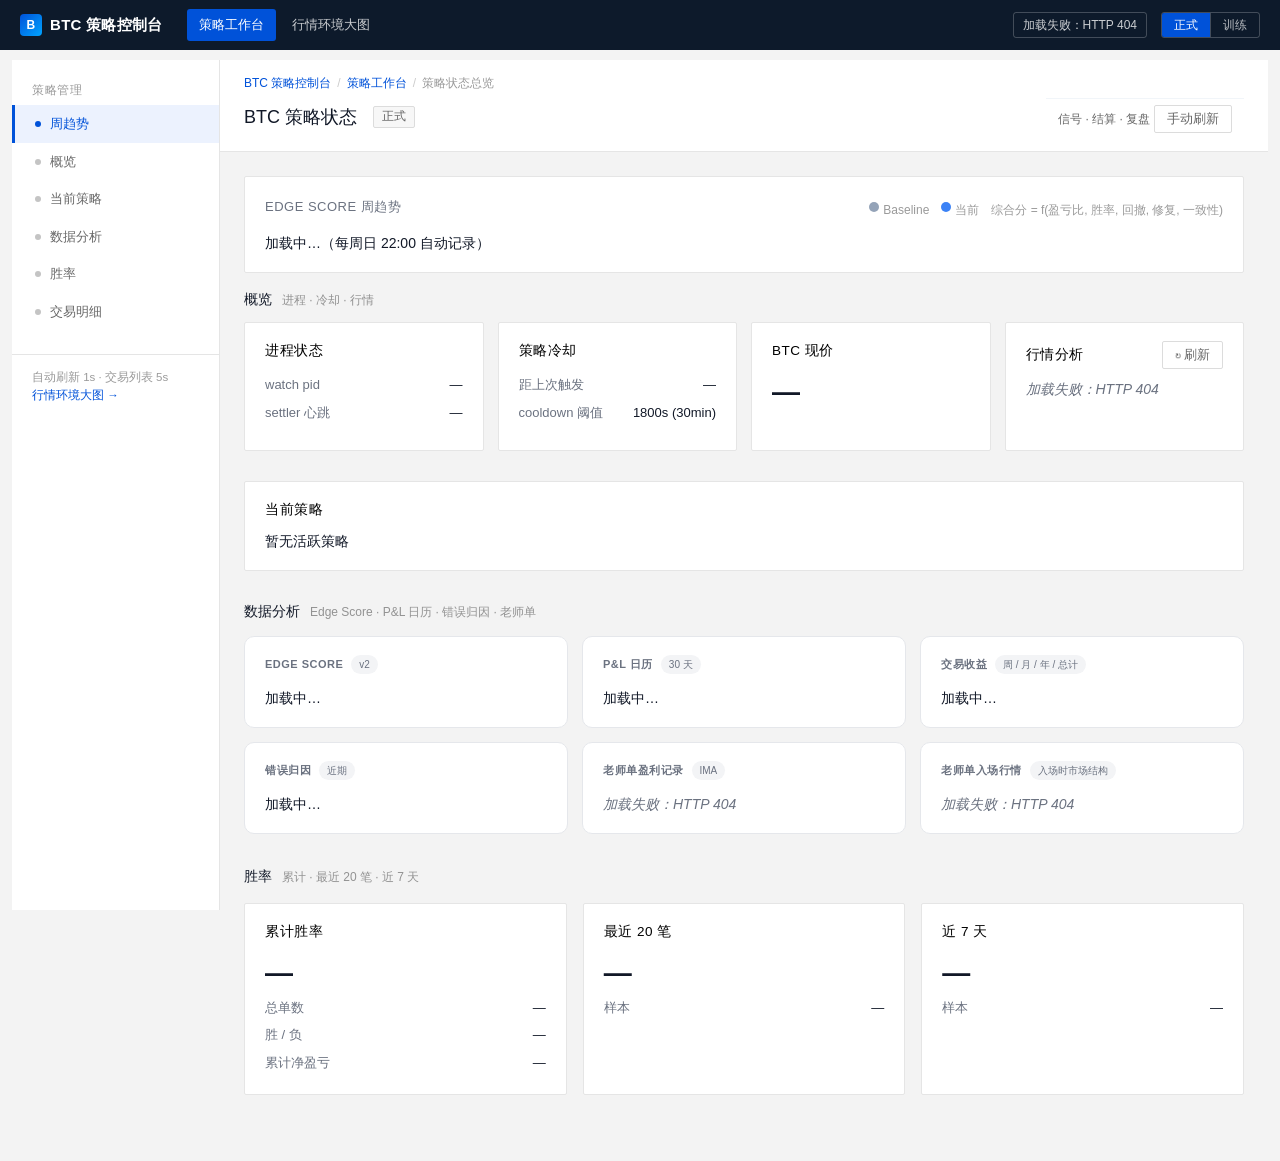
==== commit a8b88797: "feat(2026-11-08): 交易收益分周/月/年/总计 —— 前端新增收益周期卡 liusir 需求原话：「修改下前端展示，把交易收益分为周，月，年还有一个总计」  口径（不自己另算，与胜率卡" ====
--- a/web/index.html
+++ b/web/index.html
@@ -704,9 +704,12 @@
       grid-template-columns: 1fr 1fr 1fr;
     }
     @media (max-width: 900px) { .data-grid { grid-template-columns: 1fr; } }
-    /* 训练数据分析只有 2 张卡（训练 API 不给 ES/P&L/错误）→ 2 列铺满，不留空位 */
-    #sec-train-analysis.data-grid { grid-template-columns: 1fr 1fr; }
-    @media (max-width: 900px) { #sec-train-analysis.data-grid { grid-template-columns: 1fr; } }
+    /* 训练数据分析只有 2 张卡（训练 API 不给 ES/P&L/错误）→ 2 列铺满，不留空位
+       ★ minmax(0, 1fr) 不是 1fr：1fr 的最小值 = auto = min-content，
+         里面的宽表格（recent-table 7 列）会把 grid 列撑爆 → 页面横向溢出。
+         实测 docW 1265 / bodyW 1312，元凶 data-card 541px×2 + gap > 可用宽。 */
+    #sec-train-analysis.data-grid { grid-template-columns: minmax(0, 1fr) minmax(0, 1fr); }
+    @media (max-width: 900px) { #sec-train-analysis.data-grid { grid-template-columns: minmax(0, 1fr); } }
     .data-card {
       background: #fff; border: 1px solid var(--border); border-radius: 10px;
       padding: 18px 20px; display: flex; flex-direction: column; min-height: 0;
@@ -746,6 +749,28 @@
     .es-row .val { color: var(--text); font-weight: 600; font-variant-numeric: tabular-nums; }
     .es-row .bar { flex: 1; height: 4px; max-width: 80px; background: #f1f5f9; border-radius: 2px; overflow: hidden; }
     .es-row .bar > i { display: block; height: 100%; background: var(--green); border-radius: 2px; }
+
+    /* ===== 2026-11-08 交易收益：周 / 月 / 年 / 总计 周期分解表 ===== */
+    .pp-table { width: 100%; border-collapse: collapse; font-size: 12.5px; }
+    .pp-table thead th {
+      background: var(--tc-bg-head); color: var(--tc-text-sub); font-weight: 500;
+      text-align: left; padding: 6px 8px; border-bottom: 1px solid var(--tc-border); white-space: nowrap;
+    }
+    .pp-table thead th.pp-right { text-align: right; }
+    .pp-table td {
+      padding: 7px 8px; border-bottom: 1px solid #f0f0f0;
+      font-variant-numeric: tabular-nums;
+    }
+    .pp-table tbody tr:last-child td { border-bottom: none; }
+    .pp-table .pp-lbl { font-weight: 600; white-space: nowrap; }
+    .pp-table .pp-range { color: var(--muted); font-size: 11px; white-space: nowrap; }
+    .pp-table .pp-val { text-align: right; font-weight: 700; font-size: 14px; white-space: nowrap; }
+    .pp-table .pp-val.pos  { color: var(--green); }
+    .pp-table .pp-val.neg  { color: var(--red); }
+    .pp-table .pp-val.flat { color: var(--muted); }
+    .pp-table .pp-n, .pp-table .pp-wr { text-align: right; color: var(--text); }
+    /* 总计行：加粗 + 上分隔线 */
+    .pp-table tr.pp-total td { border-top: 2px solid var(--tc-border-2); background: #fafcff; font-weight: 600; }
 
     /* P&L 日历：左总结 / 右条形图 */
     .pnl-board { display: flex; flex-direction: column; gap: 12px; flex: 1; }
@@ -795,6 +820,53 @@
     .ms-row .n .meta { font-weight: 400; color: var(--muted); font-size: 11px; margin-left: 2px; }
     .ms-foot { font-size: 11px; color: var(--muted); margin-top: auto; padding-top: 8px; border-top: 1px dashed var(--border); }
 
+    /* ═══ 生产亏损原因卡（2026-11-04 重设计）═══
+       旧版把同一份数据（笔数/占比/净值）在「条形区右侧」和「下方表格」显示两遍，
+       且 .ms-row 的 90px 标签列导致中文断词、56px 数字列挤成碎块。
+       新版：合并成一张表，条形内嵌进「笔数」列，主因/优化杠杆一行自解释。 */
+    .lcc-wrap { display: flex; flex-direction: column; gap: 14px; }
+    .lcc-table { width: 100%; border-collapse: collapse; table-layout: fixed; font-size: 12.5px; }
+    .lcc-table th, .lcc-table td { padding: 7px 8px; text-align: left; vertical-align: middle; }
+    .lcc-table thead th {
+      font-size: 10.5px; font-weight: 600; color: var(--muted);
+      border-bottom: 1px solid var(--border); white-space: nowrap;
+    }
+    .lcc-table tbody tr { border-bottom: 1px solid #f1f5f9; }
+    .lcc-table tbody tr:hover { background: #f8fafc; }
+    .lcc-table tbody tr:last-child { border-bottom: none; }
+    .lcc-cause { font-weight: 500; color: var(--text); line-height: 1.35; }
+    .lcc-cause .lcc-sub { display: block; font-size: 10.5px; color: var(--muted); font-weight: 400; margin-top: 1px; }
+    /* 笔数列：数字 + 内嵌条形（横向，不再单独占一行） */
+    .lcc-n { display: flex; align-items: center; gap: 6px; }
+    .lcc-n b { font-variant-numeric: tabular-nums; font-size: 13px; min-width: 22px; text-align: right; }
+    .lcc-n .lcc-bar { flex: 1; height: 6px; background: #f1f5f9; border-radius: 3px; overflow: hidden; min-width: 0; }
+    .lcc-n .lcc-bar > i { display: block; height: 100%; background: var(--red, #ef4444); border-radius: 3px; }
+    .lcc-pct, .lcc-net { font-variant-numeric: tabular-nums; white-space: nowrap; }
+    .lcc-pct { color: var(--muted); }
+    .lcc-net.neg { color: var(--red); font-weight: 600; }
+    .lcc-lever { color: var(--text); line-height: 1.35; }
+    .lcc-entry { font-size: 11px; }
+    .lcc-entry.yes { color: #b45309; background: #fef3c7; border-radius: 2px; padding: 1px 5px; white-space: nowrap; }
+    .lcc-entry.no { color: var(--muted); white-space: nowrap; }
+    /* 按信号源看净利（正交视角，独立第二块） */
+    .lcc-src-hd {
+      font-size: 11px; color: var(--muted); margin: 0 0 5px;
+      display: flex; align-items: baseline; gap: 8px;
+    }
+    .lcc-src-hd b { color: var(--text); font-size: 12px; font-weight: 600; }
+    .lcc-src-table { width: 100%; border-collapse: collapse; table-layout: fixed; font-size: 12px; }
+    .lcc-src-table th, .lcc-src-table td { padding: 5px 8px; text-align: right; border-bottom: 1px solid #f1f5f9; }
+    .lcc-src-table th { font-size: 10.5px; color: var(--muted); font-weight: 600; border-bottom: 1px solid var(--border); }
+    .lcc-src-table th:first-child, .lcc-src-table td:first-child { text-align: left; }
+    .lcc-src-table tbody tr:last-child td { border-bottom: none; }
+    .lcc-src-table .num { font-variant-numeric: tabular-nums; }
+    .lcc-src-table .pos { color: var(--green); }
+    .lcc-src-table .neg { color: var(--red); }
+    .lcc-src-name { color: var(--text); }
+    .lcc-foot { font-size: 11px; color: var(--muted); line-height: 1.5; padding-top: 8px; border-top: 1px dashed var(--border); }
+    .lcc-foot b { color: var(--text-sub, var(--text)); }
+    .lcc-warn { margin-top: 6px; color: #b45309; }
+
     /* 行情分析卡（BTC 现价右侧） */
     #market-analysis-card h3 { display: flex; align-items: center; gap: 6px; }
     .ma-grid { display: grid; grid-template-columns: 1fr 1fr; gap: 8px 12px; margin-top: 4px; }
@@ -832,20 +904,24 @@
        现在只做静态禁用态 —— 文字改「拉取中…」+ 灰化 + 禁点，不再转。 */
     .btn-tiny.spinning { pointer-events: none; opacity: 0.55; cursor: wait; }
 
-    /* 策略-效果矩阵（训练版）—— 1 行 = 1 策略，列：源 / 笔数 / 净利 / 胜率 / PF / DD */
-    .smx-table { width: 100%; border-collapse: collapse; font-size: 12px; }
-    .smx-table th, .smx-table td { padding: 5px 8px; text-align: right; border-bottom: 1px solid var(--border); }
+    /* 策略-效果矩阵（训练版）—— 1 行 = 1 策略，列：源 / 笔数 / 净利 / 胜率 / PF / DD
+       table-layout:fixed 让表格不靠内容 min-content 撑开容器（配合 minmax(0,1fr)） */
+    .smx-table { width: 100%; table-layout: fixed; border-collapse: collapse; font-size: 12px; }
+    .smx-table th, .smx-table td { padding: 5px 8px; text-align: right; border-bottom: 1px solid var(--border); overflow: hidden; text-overflow: ellipsis; white-space: nowrap; }
     .smx-table th { font-weight: 600; color: var(--muted); font-size: 10.5px; }
-    .smx-table th:first-child, .smx-table td:first-child { text-align: left; }
+    .smx-table th:first-child, .smx-table td:first-child { text-align: left; width: 32%; }
     .smx-table td.num { font-variant-numeric: tabular-nums; }
     .smx-table tr.bad { background: rgba(239, 68, 68, 0.05); }
     .smx-table tr.good { background: rgba(16, 185, 129, 0.05); }
     .smx-table .src { font-weight: 600; }
     .smx-foot { font-size: 10.5px; color: var(--muted); margin-top: 6px; padding-top: 6px; border-top: 1px dashed var(--border); }
 
-    /* 最近 N 笔训练明细 */
-    .recent-table { width: 100%; border-collapse: collapse; font-size: 12px; }
-    .recent-table th, .recent-table td { padding: 4px 6px; text-align: right; border-bottom: 1px solid var(--border); }
+    /* 最近 N 笔训练明细
+       table-layout:fixed + 首列留宽 + 省略号：7 列表格不撑破 grid 列，
+       长时间戳/信号源名截断成省略号而不是横向溢出 */
+    .recent-table { width: 100%; table-layout: fixed; border-collapse: collapse; font-size: 12px; }
+    .recent-table th, .recent-table td { padding: 4px 6px; text-align: right; border-bottom: 1px solid var(--border); overflow: hidden; text-overflow: ellipsis; white-space: nowrap; }
+    .recent-table th:first-child, .recent-table td:first-child { text-align: left; width: 26%; }
     .recent-table th { font-weight: 600; color: var(--muted); font-size: 10.5px; }
     .recent-table th:first-child, .recent-table td:first-child { text-align: left; }
     .recent-table td.num { font-variant-numeric: tabular-nums; }
@@ -1686,6 +1762,13 @@
       <h3>P&amp;L 日历 <small>30 天</small></h3>
       <div id="pnl-calendar">加载中…</div>
     </div>
+    <!-- 2026-11-08 liusir：「把交易收益分为周，月，年还有一个总计」
+         口径与胜率卡同源（账本可信记录 + 真实成本基准 + 按出场日归集），
+         所以本卡的「总计」== 胜率卡的「累计净盈亏」，不会两个数打架。 -->
+    <div class="data-card">
+      <h3>交易收益 <small>周 / 月 / 年 / 总计</small></h3>
+      <div id="pnl-periods">加载中…</div>
+    </div>
     <div class="data-card">
       <h3>错误归因 <small>近期</small></h3>
       <div id="mistakes-summary">加载中…</div>
@@ -1745,16 +1828,30 @@
   </div>
 
   <!-- 数据分析（与 prod 的 sec-analysis 同排版：data-grid 铺开）
-       ★ 只放训练 API 真返回的两张：strategy_matrix / recent_training_trades -->
+       ★ 只放训练 API 真返回的三张：strategy_matrix / mistakes（亏损归因）/ recent_training_trades -->
   <div id="sec-train-analysis" class="data-grid" style="margin-top:16px" data-env-show="training">
-    <div class="sec-hd" style="grid-column:1/-1; margin:0"><h2>数据分析</h2><span class="meta">策略-效果矩阵 · 最近 10 笔</span></div>
+    <div class="sec-hd" style="grid-column:1/-1; margin:0"><h2>数据分析</h2><span class="meta">策略-效果矩阵 · 错误归因 · 最近 10 笔</span></div>
     <div class="data-card">
       <h3>策略-效果矩阵 <small>按信号源聚合</small></h3>
       <div id="train-strategy-matrix">加载中…</div>
     </div>
     <div class="data-card">
+      <h3>错误归因 <small>亏损原因 · 优化策略的输入</small></h3>
+      <div id="train-mistakes">加载中…</div>
+    </div>
+    <!-- 2026-11-03 liusir：训练策略调整的输入还要包括生产环境亏损策略的原因 -->
+    <div class="data-card" style="grid-column:1/-1">
+      <h3>生产亏损原因 <small>策略调整输入 · 主因 → 优化杠杆 · 生产账本只读</small></h3>
+      <div id="train-prod-loss-causes">加载中…</div>
+    </div>
+    <div class="data-card">
       <h3>最近 10 笔 <small>训练明细</small></h3>
       <div id="train-recent-trades">加载中…</div>
+    </div>
+    <!-- 2026-11-08 liusir：交易收益分周/月/年/总计（与生产版同款同口径） -->
+    <div class="data-card">
+      <h3>交易收益 <small>周 / 月 / 年 / 总计</small></h3>
+      <div id="train-pnl-periods">加载中…</div>
     </div>
   </div>
 
@@ -2108,8 +2205,12 @@
   const totalN = st.total ?? 0;
   const settledN = counters.settled ?? 0;
   const pendingN = counters.pending ?? 0;
-  const netUsd = counters.net_usd ?? 0;
+  // ★ net_usd 未就绪时显示「—」而不是 0：0.00U 看着像「没赚没亏」，
+  //   实际是数据没到（服务刚重启/settler 未写）——诚实区分「无数据」和「真 0」
+  const netUsdRaw = counters.net_usd;
+  const netUsd = netUsdRaw ?? 0;
   const netColor = netUsd >= 0 ? "var(--green)" : "var(--red)";
+  const netTxt = netUsdRaw == null ? "—" : (netUsd >= 0 ? "+" : "") + netUsd.toFixed(2) + "U";
 
   // ── ① 训练进程（对应 prod 的「进程状态」卡）──
   let procPill, procMeta;
@@ -2130,8 +2231,8 @@
   // ── ② 训练结算（对应 prod 的「胜率」卡：big 大字 + row 键值）──
   const settleBig = document.getElementById("train-settle-big");
   if (settleBig) {
-    settleBig.textContent = (netUsd >= 0 ? "+" : "") + netUsd.toFixed(2) + "U";
-    settleBig.style.color = netColor;
+    settleBig.textContent = netTxt;
+    settleBig.style.color = netUsdRaw == null ? "" : netColor;
   }
   const setTxt = (id, v) => { const el = document.getElementById(id); if (el) el.textContent = v; };
   setTxt("train-settle-n", totalN);
@@ -2181,12 +2282,17 @@
   // ── ⑤ 当前策略清单（对应 prod 的「当前策略」全宽卡）──
   const sumEl = document.getElementById("train-strategy-summary");
   if (sumEl) {
-    sumEl.innerHTML = `共 <b>${totalN}</b> 单 · 已结算 <b>${settledN}</b> · 待结 <b>${pendingN}</b> · 净利 <b style="color:${netColor}">${netUsd >= 0 ? "+" : ""}${netUsd.toFixed(2)}U</b>`;
-  }
-
-  // ── ⑥ 数据分析（只填训练 API 真返回的两张）──
+    sumEl.innerHTML = `共 <b>${totalN}</b> 单 · 已结算 <b>${settledN}</b> · 待结 <b>${pendingN}</b> · 净利 <b style="color:${netUsdRaw == null ? "var(--muted)" : netColor}">${netTxt}</b>`;
+  }
+
+  // ── ⑥ 数据分析（只填训练 API 真返回的三张）──
   if (d.strategy_matrix) renderStrategyMatrix(d.strategy_matrix, "train-strategy-matrix");
   if (d.recent_training_trades) renderRecentTrades(d.recent_training_trades, "train-recent-trades");
+  if (d.mistakes) renderLossCauses(d.mistakes, "train-mistakes");
+  // 2026-11-08 liusir：交易收益分周/月/年/总计（与生产版同款同口径）
+  if (d.pnl_periods) renderPnlPeriods(d.pnl_periods, "train-pnl-periods");
+  // 2026-11-03：生产亏损原因 = 训练策略调整的输入（生产账本只读）
+  if (d.loss_causes_input) renderProdLossCauses(d.loss_causes_input, "train-prod-loss-causes");
 
   // ── 辅助区：艾略特波浪分析（1d / 4h / 1h）──
   const waves = d.waves || {};
@@ -2406,6 +2512,8 @@
   // 2026-10-17 借鉴 trade-journal：Edge Score + P&L 日历 + 错误归因
   renderEdgeScore(d.edge_score);
   renderPnlCalendar(d.pnl_calendar);
+  // 2026-11-08 liusir：交易收益分周/月/年/总计（与胜率卡同口径，总计 == 累计净盈亏）
+  renderPnlPeriods(d.pnl_periods);
   renderMistakes(d.mistakes);
   // 2026-10-17 借鉴 HyperView：5 objective 周趋势
   renderMetricsTrend();
@@ -2539,6 +2647,48 @@
   });
 }
 
+// ★ 2026-11-08 liusir：「把交易收益分为周，月，年还有一个总计」
+//   4 行表：本周 / 本月 / 本年 / 总计，每行 净盈亏 + 笔数 + 胜率 + 区间。
+//   口径与胜率卡同源（strategy_truth 可信记录 + effective_net 净值 + 真实出场日归集），
+//   所以「总计」行和胜率卡的「累计净盈亏」必然一致，同一屏不会出现两个数打架。
+//   指标全中文（净盈亏 / 笔数 / 胜率），不出现 WR/NET 之类英文缩写。
+function renderPnlPeriods(pp, elId = "pnl-periods") {
+  const el = document.getElementById(elId);
+  if (!el) return;
+  if (!pp || pp.error || !pp.periods || pp.periods.length === 0) {
+    el.innerHTML = `<div class="empty">${pp && pp.error ? pp.error : "暂无收益数据"}</div>`;
+    return;
+  }
+  const rows = pp.periods.map(p => {
+    const n = p.n_trades ?? 0;
+    const v = p.net_usd ?? 0;
+    const cls = v > 0 ? "pos" : v < 0 ? "neg" : "flat";
+    // 0 笔 → 净盈亏显示「—」而不是 +0.00U（0 样本 ≠ 没赚没亏，避免假的「平局」）
+    const valTxt = n === 0 ? "—" : fmtUsd(v);
+    const wrTxt = p.winrate_pct == null ? "—" : p.winrate_pct.toFixed(1) + "%";
+    const range = p.from ? `${p.from} ~ ${p.to}` : "—";
+    return `
+      <tr class="${p.key === "total" ? "pp-total" : ""}">
+        <td class="pp-lbl">${p.label}</td>
+        <td class="pp-range">${range}<span class="meta" style="margin-left:6px">${p.scope || ""}</span></td>
+        <td class="pp-val ${n === 0 ? "flat" : cls}">${valTxt}</td>
+        <td class="pp-n">${n}</td>
+        <td class="pp-wr">${wrTxt}</td>
+      </tr>`;
+  }).join("");
+  el.innerHTML = `
+    <table class="pp-table">
+      <thead><tr>
+        <th>周期</th><th>区间</th>
+        <th class="pp-right">净盈亏</th><th class="pp-right">笔数</th><th class="pp-right">胜率</th>
+      </tr></thead>
+      <tbody>${rows}</tbody>
+    </table>
+    <div class="meta" style="margin-top:8px">
+      按真实出场日归集 · 账本可信口径${pp.n_excluded ? ` · 已剔除 ${pp.n_excluded} 笔数据存疑` : ""}
+    </div>`;
+}
+
 function renderMistakes(ms, elId = "mistakes-summary") {
   const el = document.getElementById(elId);
   if (!el) return;
@@ -2549,12 +2699,15 @@
   // by_type 全部铺，按 count 比例条形可视化
   const list = [...ms.by_type].sort((a, b) => (b.count || 0) - (a.count || 0));
   const maxCount = list[0]?.count || 1;
+  // ★ 2026-10-31：显示每类的净值，颜色区分赚/亏 —— 归因必须能看出「哪类真的亏钱」
+  const netCls = (v) => v > 0 ? "var(--green)" : v < 0 ? "var(--red)" : "var(--muted)";
+  const netTxt = (v) => (v > 0 ? "+" : "") + Number(v || 0).toFixed(1) + "U";
   el.innerHTML = `
     <div class="ms-board">
       <div class="ms-row" style="margin-bottom:4px">
         <span class="meta" style="font-size:11px">类型</span>
         <span></span>
-        <span class="meta" style="text-align:right; font-size:11px">笔 / 占比</span>
+        <span class="meta" style="text-align:right;font-size:11px">笔 / 占比 · 净值</span>
       </div>
       ${list.map(m => {
         const pct = Math.max(4, (m.count / maxCount * 100));
@@ -2562,10 +2715,142 @@
       <div class="ms-row">
         <span class="lbl">${m.label}</span>
         <span class="bar"><i style="width:${pct.toFixed(1)}%"></i></span>
-        <span class="n">${m.count}<span class="meta"> · ${m.pct}%</span></span>
+        <span class="n">${m.count}<span class="meta"> · ${m.pct}%</span><span class="meta" style="color:${netCls(m.net_usd)}"> · ${netTxt(m.net_usd)}</span></span>
       </div>`;
       }).join("")}
-      <div class="ms-foot">共 <b>${ms.total_with_mistake}</b> 笔有效标记 · 详见 journal.mistake 字段（手动标记）</div>
+      <div class="ms-foot">分母 <b>${ms.trade_count ?? 0}</b> 笔已成交结算 · ${ms.total_with_mistake ?? 0} 笔有问题 · 另有 ${ms.not_filled ?? 0} 笔信号未成交${ms.excluded ? ` · ${ms.excluded} 笔数据存疑已剔除` : ""}</div>
+    </div>`;
+}
+
+// 训练错误归因卡（2026-11-01 liusir：数据 = 亏损策略的原因分析 = 优化策略的输入）
+// 每笔亏损交易判一个主因（互斥），by_cause 各行 count 之和 = n_losses
+function renderLossCauses(ms, elId = "train-mistakes") {
+  const el = document.getElementById(elId);
+  if (!el) return;
+  if (!ms || ms.error || !ms.by_cause) {
+    el.innerHTML = `<div class="empty">${ms && ms.error ? ms.error : "暂无亏损记录"}</div>`;
+    return;
+  }
+  const list = [...ms.by_cause].sort((a, b) => (b.count || 0) - (a.count || 0));
+  const maxCount = list[0]?.count || 1;
+  const netTxt = (v) => (v > 0 ? "+" : "") + Number(v || 0).toFixed(1) + "U";
+  el.innerHTML = `
+    <div class="ms-board">
+      <div class="ms-row" style="margin-bottom:4px">
+        <span class="meta" style="font-size:11px">亏损主因</span>
+        <span></span>
+        <span class="meta" style="text-align:right;font-size:11px">笔 / 占比 · 净值</span>
+      </div>
+      ${list.map(m => {
+        const pct = Math.max(4, (m.count / maxCount * 100));
+        return `
+      <div class="ms-row">
+        <span class="lbl">${m.label}</span>
+        <span class="bar"><i style="width:${pct.toFixed(1)}%;background:var(--red, #ef4444)"></i></span>
+        <span class="n">${m.count}<span class="meta"> · ${m.pct}%</span><span class="meta neg"> · ${netTxt(m.net_usd)}</span></span>
+      </div>`;
+      }).join("")}
+      <div class="ms-foot">亏损 <b>${ms.n_losses ?? 0}</b> / ${ms.trade_count ?? 0} 笔已结算 · 判定依据：${ms.source_note || "账本事实"}${ms.excluded ? ` · ${ms.excluded} 笔数据存疑已剔除` : ""}</div>
+    </div>`;
+}
+
+// 生产亏损原因卡（2026-11-03 liusir：训练策略调整的输入还要包括生产环境亏损原因）
+// 两块：① 生产亏损主因分布（错因 × 信号源） ② 优化杠杆优先级
+function renderProdLossCauses(d, elId = "train-prod-loss-causes") {
+  const el = document.getElementById(elId);
+  if (!el) return;
+  if (!d || d.error || !d.prod_by_cause) {
+    el.innerHTML = `<div class="empty">${d && d.error ? d.error : "暂无生产亏损记录"}</div>`;
+    return;
+  }
+  const netTxt = (v) => (v > 0 ? "+" : "") + Number(v || 0).toFixed(1) + "U";
+  const numTxt = (v) => Number(v || 0).toFixed(1);
+
+  // 主因：按笔数降序
+  const causes = [...d.prod_by_cause].sort((a, b) => (b.count || 0) - (a.count || 0));
+  const maxCount = causes[0]?.count || 1;
+  // 优化杠杆按 cause 对齐
+  const leverMap = {};
+  (d.levers || []).forEach(l => { leverMap[l.cause] = l; });
+
+  // 每个主因的信号源分布（英文 source → 中文）
+  const SRC_CN = {
+    "15m_pattern": "15m 形态",
+    "left_side_oversold_bounce": "左侧超跌反弹",
+    "1h_main": "1h 主信号",
+    "(无来源)": "无来源",
+  };
+  const srcCn = (s) => SRC_CN[s] || s;
+  const cross = {};
+  (d.prod_by_cause_source || []).forEach(r => {
+    cross[r.type] = cross[r.type] || [];
+    cross[r.type].push({ src: srcCn(r.source), count: r.count, net: r.net_usd });
+  });
+
+  const rows = causes.map(m => {
+    const pct = Math.max(4, (m.count / maxCount) * 100);
+    const lv = leverMap[m.type] || {};
+    const cs = (cross[m.type] || []).map(x => `${x.src} ${x.count} 笔`).join(" · ");
+    const sub = cs ? `<span class="lcc-sub">${cs}</span>` : "";
+    // 末列只放**入场侧可执行**的过滤规则；出场侧问题已在「优化杠杆」列写明
+    // ★ 入场侧过滤名是内部英文 key → 用户可见必须中文（保留 key 做 title 悬浮）
+    const ENTRY_CN = {
+      "counter_trend": "逆势不入场",
+      "chase": "追高不入场",
+      "plan_drift": "盈亏比达标才进",
+    };
+    const entry = lv.entry_filter
+      ? `<span class="lcc-entry yes" title="${lv.entry_filter}">${ENTRY_CN[lv.entry_filter] || lv.entry_filter}</span>`
+      : `<span class="lcc-entry no">—</span>`;
+    return `
+      <tr>
+        <td class="lcc-cause">${m.label}${sub}</td>
+        <td><div class="lcc-n"><b>${m.count}</b><span class="lcc-bar"><i style="width:${pct.toFixed(1)}%"></i></span></div></td>
+        <td class="lcc-pct">${numTxt(m.pct)}%</td>
+        <td class="lcc-net neg">${netTxt(m.net_usd)}</td>
+        <td class="lcc-lever">${lv.lever || "—"}</td>
+        <td>${entry}</td>
+      </tr>`;
+  }).join("");
+
+  // 按信号源看净利（正交视角：哪个策略源在亏）
+  const srcs = Object.entries(d.prod_source_breakdown || {})
+    .map(([k, v]) => ({ name: srcCn(k), ...v }))
+    .sort((a, b) => (a.net_usd || 0) - (b.net_usd || 0));
+  const srcRows = srcs.map(s => `
+      <tr>
+        <td class="lcc-src-name">${s.name}</td>
+        <td class="num">${s.n}</td>
+        <td class="num">${s.losses}</td>
+        <td class="num ${s.net_usd > 0 ? "pos" : (s.net_usd < 0 ? "neg" : "")}">${netTxt(s.net_usd)}</td>
+      </tr>`).join("");
+
+  el.innerHTML = `
+    <div class="lcc-wrap">
+      <table class="lcc-table">
+        <thead><tr>
+          <th style="width:23%">亏损主因</th>
+          <th style="width:16%">亏损笔数</th>
+          <th style="width:9%">占亏损比</th>
+          <th style="width:9%">净值</th>
+          <th style="width:26%">优化杠杆</th>
+          <th style="width:17%">入场侧过滤</th>
+        </tr></thead>
+        <tbody>${rows}</tbody>
+      </table>
+      ${srcs.length ? `
+      <div>
+        <div class="lcc-src-hd"><b>按信号源看净利</b><span>哪个策略源在亏 · 含全部已结算单（不止亏损单）· 生产账本只读</span></div>
+        <table class="lcc-src-table">
+          <thead><tr><th>信号源</th><th>总笔数</th><th>亏损笔数</th><th>净值</th></tr></thead>
+          <tbody>${srcRows}</tbody>
+        </table>
+      </div>` : ""}
+      <div class="lcc-foot">
+        主因表只统计 <b>${d.prod_n_losses}</b> 笔亏损单（净值合计即亏损总额）；下方信号源表统计全部 <b>${d.prod_trade_count}</b> 笔已结算单（含盈利单）—— 两处口径不同，数字本就不该相等。
+        <br>训练同源样本 <b>${d.train_n_losses}</b> / ${d.train_trade_count} 笔 ｜ ${d.note || ""}
+        ${d.sample_warning ? `<div class="lcc-warn">⚠ ${d.sample_warning}</div>` : ""}
+      </div>
     </div>`;
 }
 
